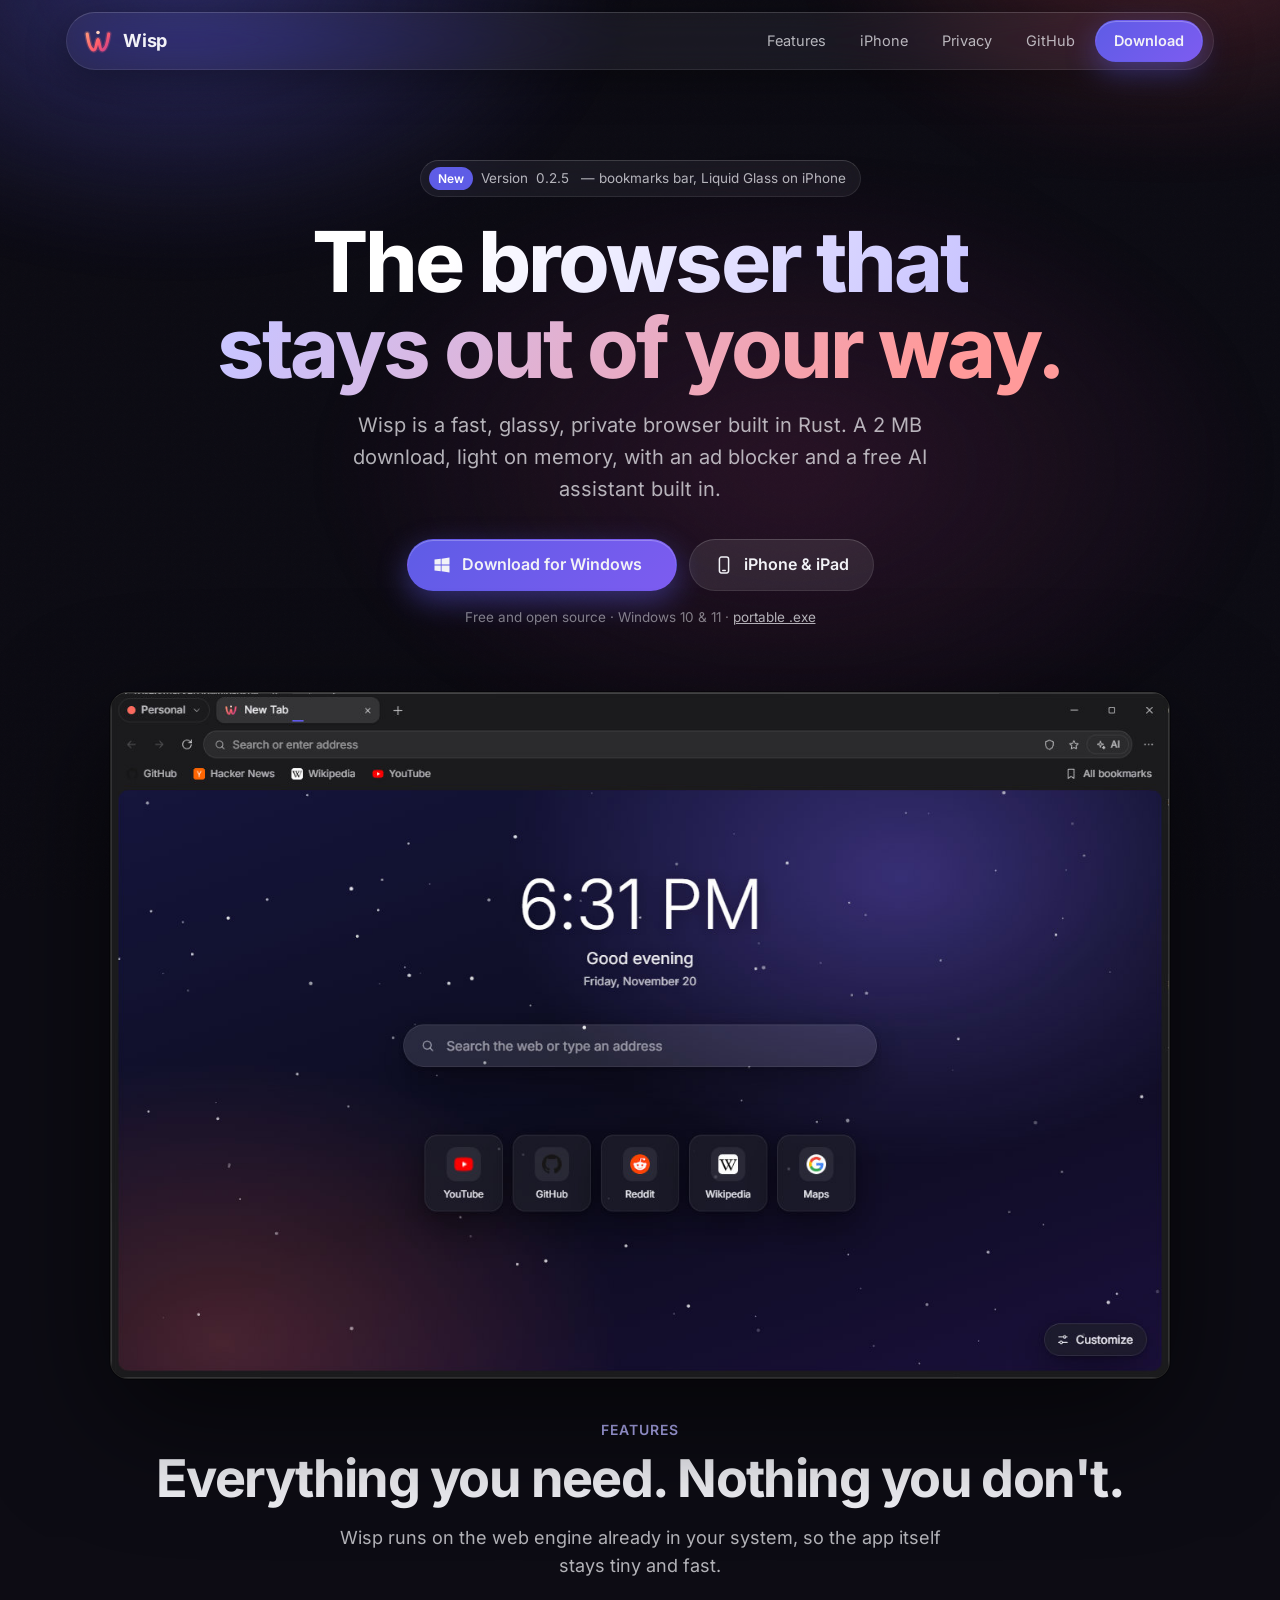
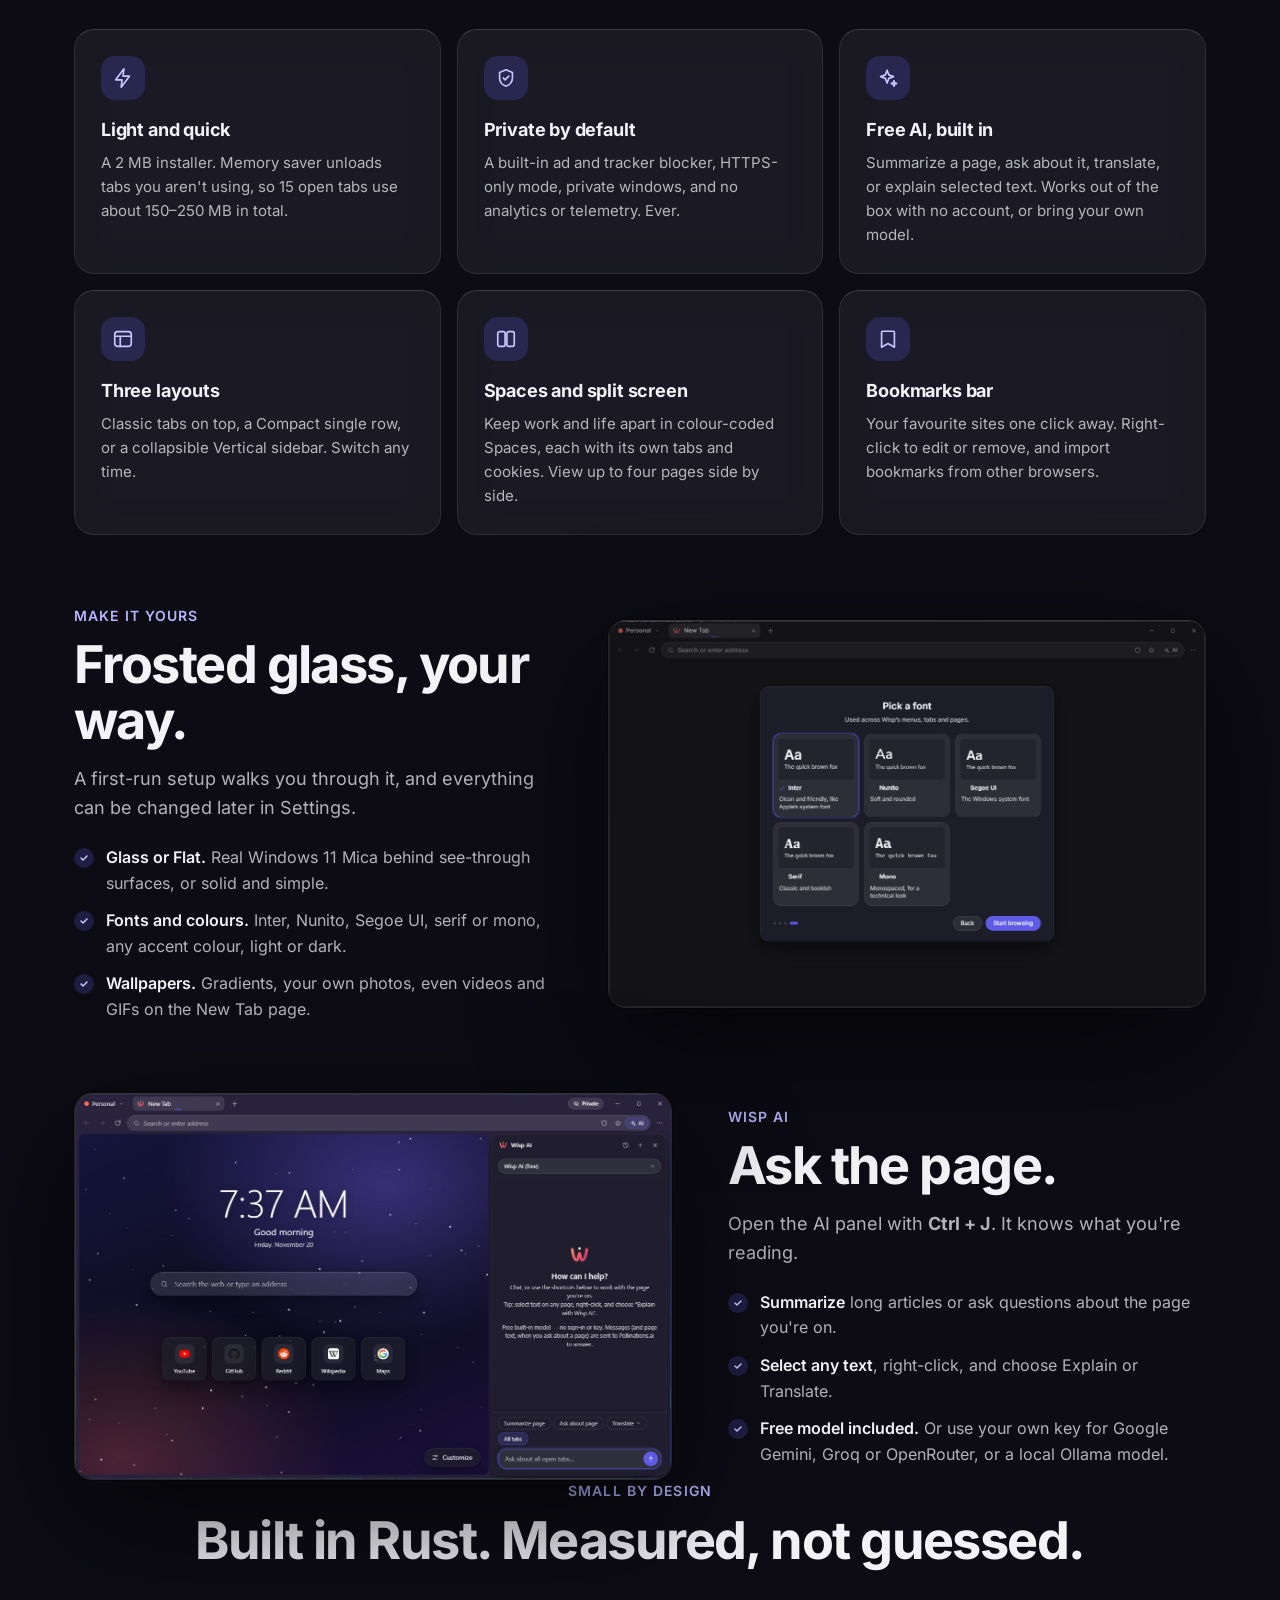
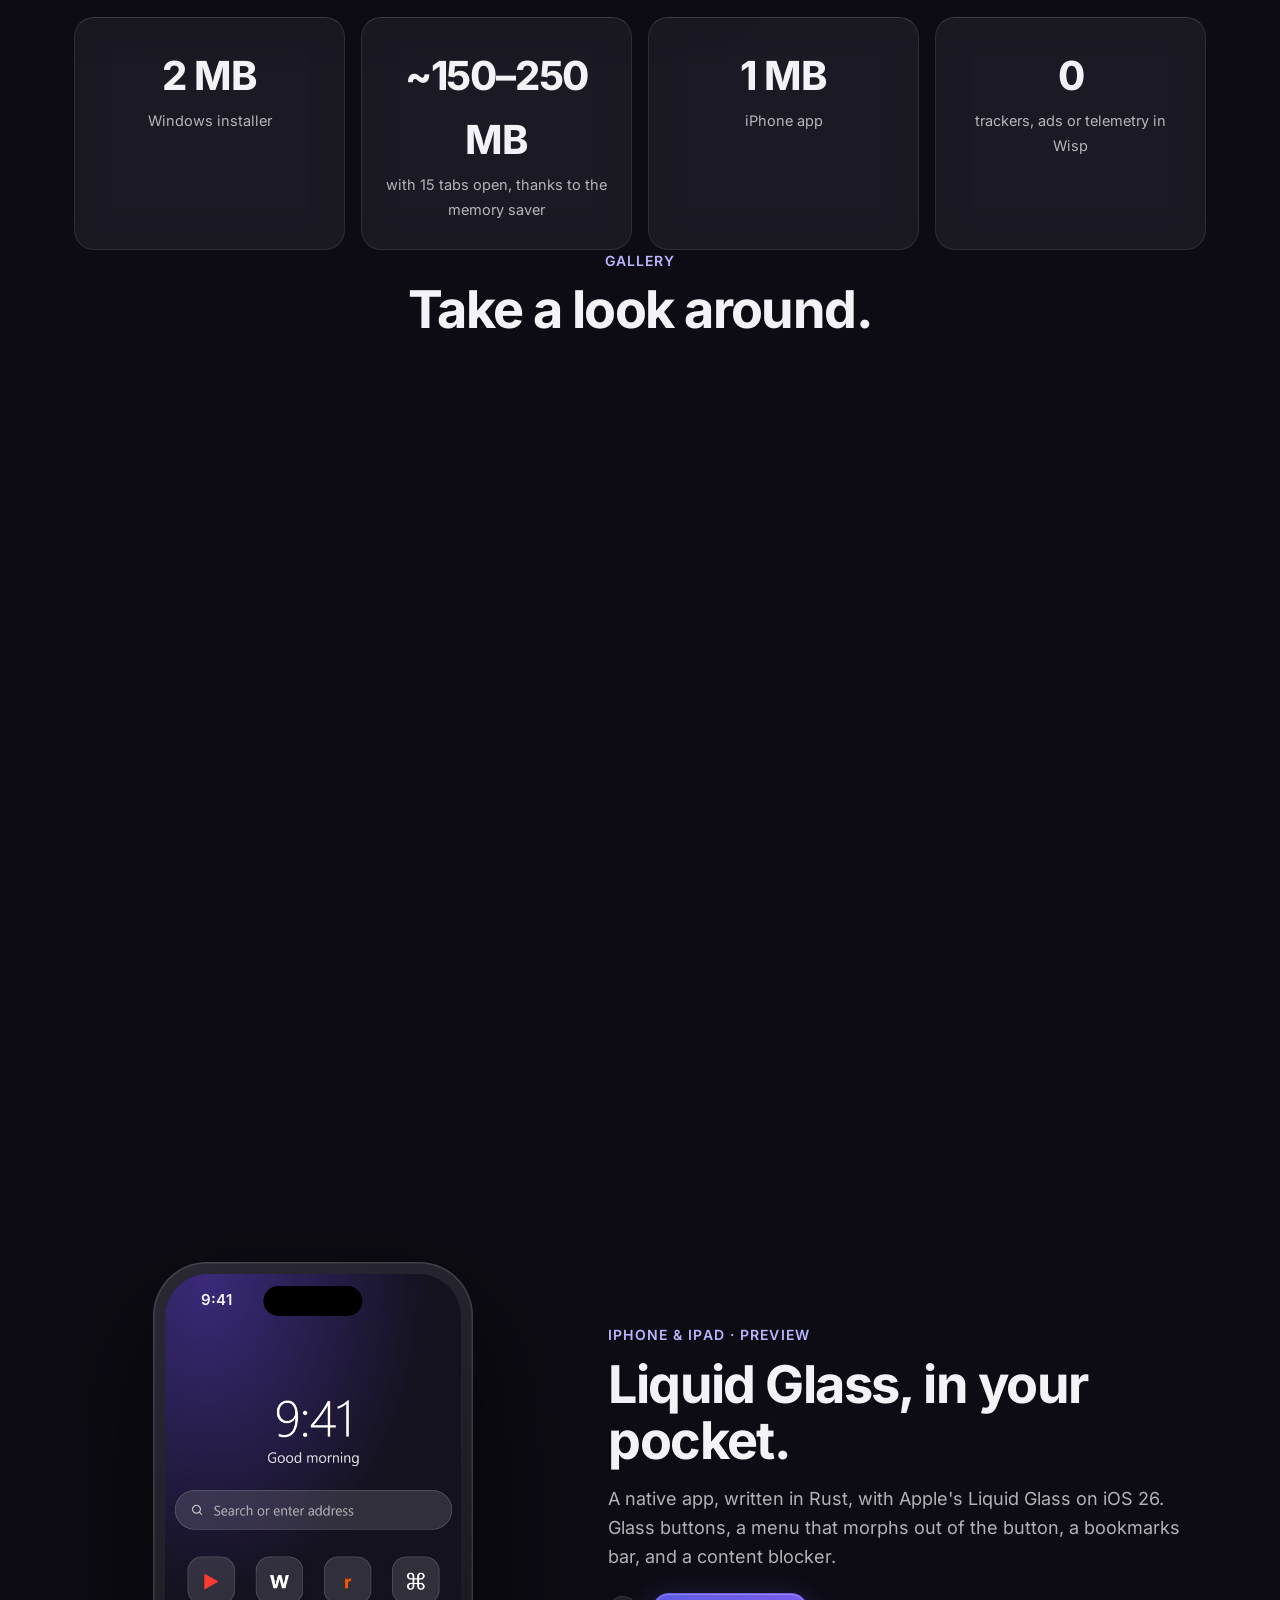
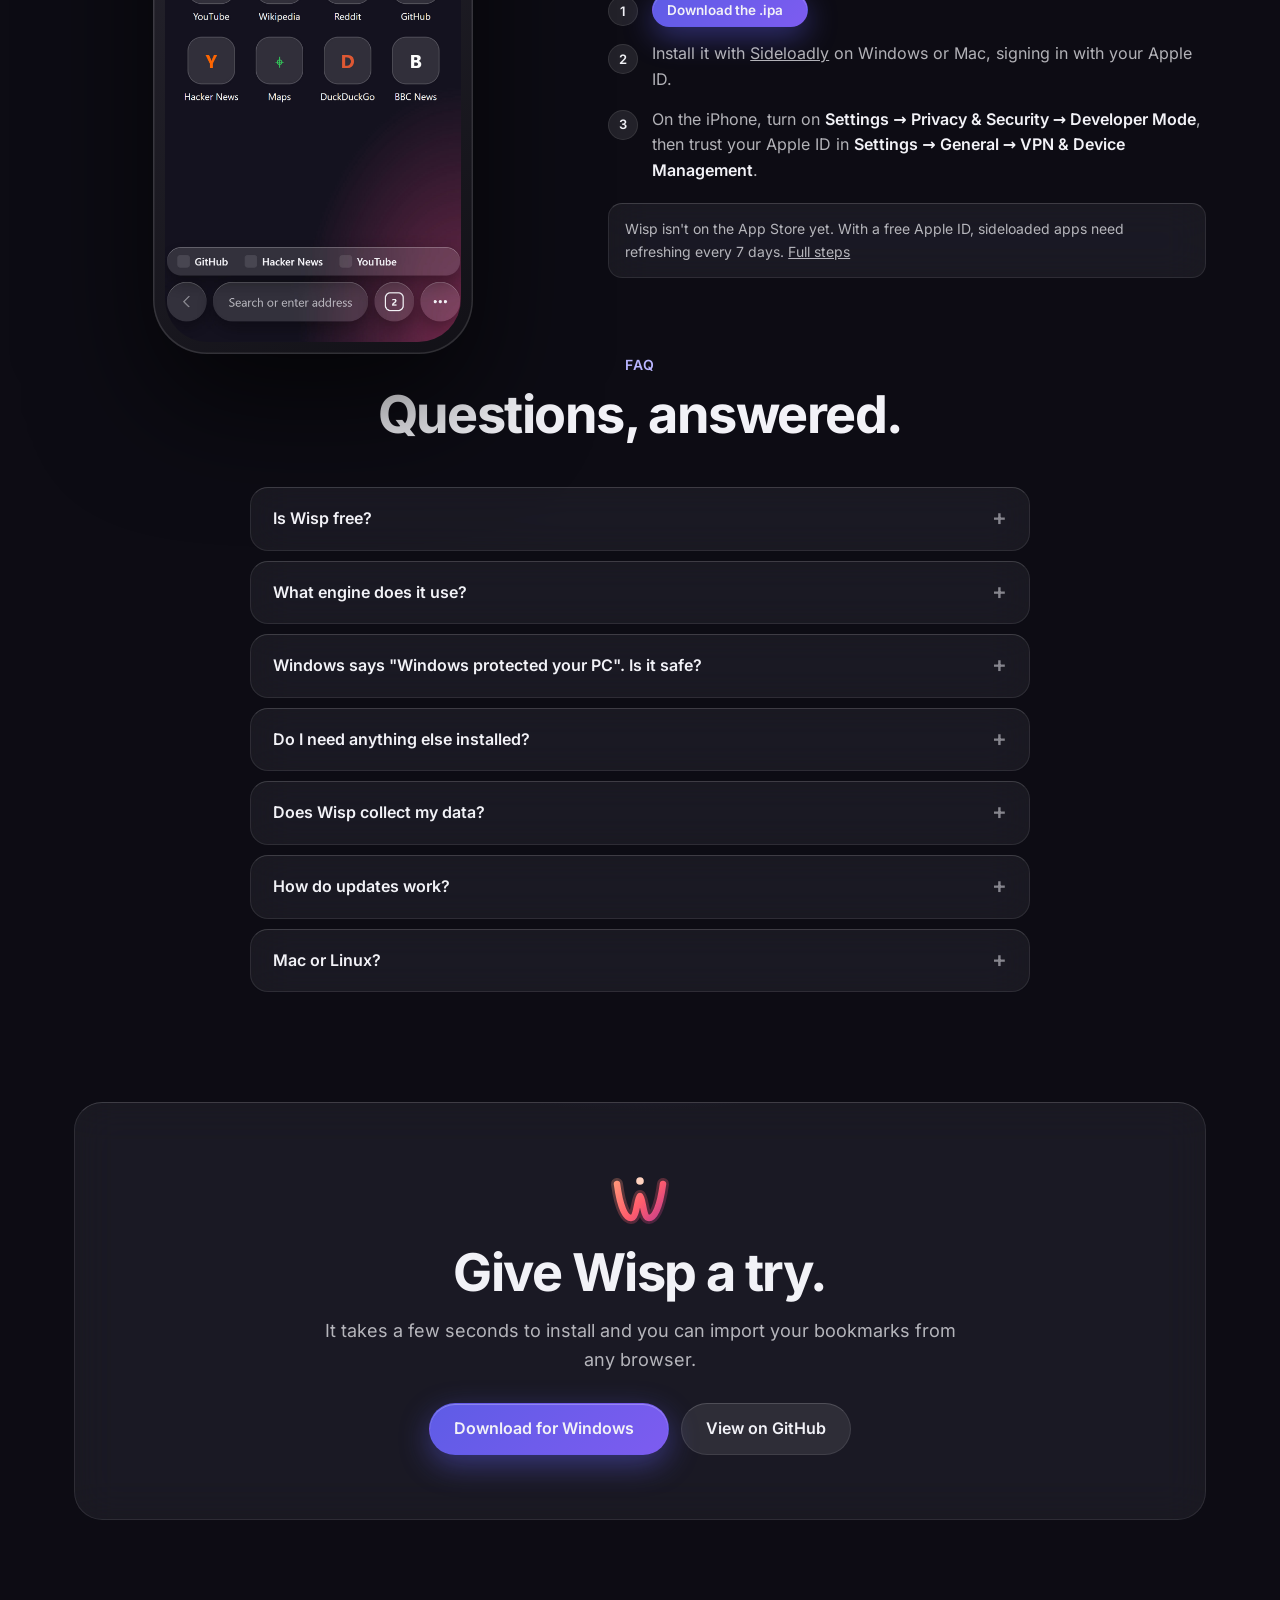
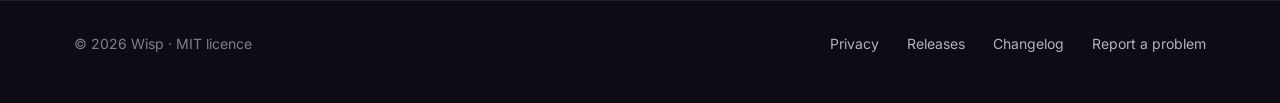
==== site/index.html @ 4005d580 "Add the Wisp website (GitHub Pages) Home page with features, screenshots, iPhone install steps, FAQ " ====
<!doctype html>
<html lang="en">
<head>
<meta charset="utf-8">
<meta name="viewport" content="width=device-width,initial-scale=1,viewport-fit=cover">
<title>Wisp — a light, private browser</title>
<meta name="description" content="Wisp is a fast, glassy, privacy-friendly web browser for Windows and iPhone. Built in Rust, tiny to download, light on memory, with a built-in ad blocker and free AI.">
<meta name="theme-color" content="#0d0c14">
<meta property="og:title" content="Wisp — a light, private browser">
<meta property="og:description" content="Fast, glassy and private. Built in Rust for Windows and iPhone.">
<meta property="og:image" content="img/desktop-newtab.jpg">
<link rel="icon" href="img/logo.svg" type="image/svg+xml">
<link rel="preload" href="fonts/inter.woff2" as="font" type="font/woff2" crossorigin>
<link rel="stylesheet" href="style.css">
</head>
<body>
<div class="aurora" aria-hidden="true"></div><div class="grain" aria-hidden="true"></div>

<nav class="top"><div class="in glass">
  <a class="brand" href="#"><img src="img/logo.svg" alt="">Wisp</a>
  <a class="l opt" href="#features">Features</a>
  <a class="l opt" href="#iphone">iPhone</a>
  <a class="l opt" href="privacy.html">Privacy</a>
  <a class="l" href="https://github.com/jakedev2/Wisp">GitHub</a>
  <a class="btn go sm" href="https://github.com/jakedev2/Wisp/releases/latest" data-dl="setup" data-main><span data-label>Download</span></a>
</div></nav>

<header class="hero wrap">
  <a class="pill glass rv" href="https://github.com/jakedev2/Wisp/releases/latest"><b>New</b> Version <span data-version>0.2.5</span><span class="wide">&nbsp;— bookmarks bar, Liquid Glass on iPhone</span></a>
  <h1 class="rv d1"><span class="grad">The browser that<br>stays out of your way.</span></h1>
  <p class="lead rv d2">Wisp is a fast, glassy, private browser built in Rust. A 2&nbsp;MB download, light on memory, with an ad blocker and a free AI assistant built in.</p>
  <div class="cta rv d3">
    <a class="btn go" href="https://github.com/jakedev2/Wisp/releases/latest" data-dl="setup" data-main>
      <svg viewBox="0 0 24 24" fill="currentColor"><path d="M3 5.5l7.5-1v7H3zm0 13l7.5 1v-7H3zm8.5 1.1L21 21v-8.5h-9.5zm0-15.2V11.5H21V3z"/></svg>
      <span data-label>Download for Windows</span> <small data-size></small></a>
    <a class="btn" href="#iphone"><svg viewBox="0 0 24 24" fill="none" stroke="currentColor" stroke-width="1.8" stroke-linecap="round"><rect x="6.5" y="2.5" width="11" height="19" rx="2.5"/><path d="M10.5 18.5h3"/></svg>iPhone &amp; iPad</a>
  </div>
  <p class="meta rv d3">Free and open source · Windows 10 &amp; 11 · <a href="https://github.com/jakedev2/Wisp/releases/latest" data-dl="portable">portable .exe</a></p>
  <div class="shot"><img src="img/desktop-newtab.jpg" width="1296" height="839" alt="Wisp on Windows: the New Tab page with a clock, search and shortcuts, under a frosted toolbar with a bookmarks bar"></div>
  <div class="glow" aria-hidden="true"></div>
</header>

<main>
<section id="features" class="wrap center">
  <div class="kicker rv">Features</div>
  <h2 class="rv d1">Everything you need. Nothing you don't.</h2>
  <p class="sub rv d2">Wisp runs on the web engine already in your system, so the app itself stays tiny and fast.</p>
  <div class="grid" style="text-align:left">
    <div class="card glass rv"><div class="ic"><svg viewBox="0 0 24 24" fill="none" stroke="currentColor" stroke-width="1.8" stroke-linecap="round" stroke-linejoin="round"><path d="M13 2L4 14h7l-1 8 9-12h-7z"/></svg></div><h3>Light and quick</h3><p>A 2&nbsp;MB installer. Memory saver unloads tabs you aren't using, so 15 open tabs use about 150–250&nbsp;MB in total.</p></div>
    <div class="card glass rv d1"><div class="ic"><svg viewBox="0 0 24 24" fill="none" stroke="currentColor" stroke-width="1.8" stroke-linecap="round" stroke-linejoin="round"><path d="M12 3l7 3v6c0 4.5-3 7.5-7 9-4-1.5-7-4.5-7-9V6z"/><path d="M9 12l2 2 4-4"/></svg></div><h3>Private by default</h3><p>A built-in ad and tracker blocker, HTTPS-only mode, private windows, and no analytics or telemetry. Ever.</p></div>
    <div class="card glass rv d2"><div class="ic"><svg viewBox="0 0 24 24" fill="none" stroke="currentColor" stroke-width="1.8" stroke-linecap="round" stroke-linejoin="round"><path d="M11 3.5l1.9 5.1 5.1 1.9-5.1 1.9L11 17.5l-1.9-5.1L4 10.5l5.1-1.9z"/><path d="M18.5 15l.8 2.2 2.2.8-2.2.8-.8 2.2-.8-2.2-2.2-.8 2.2-.8z"/></svg></div><h3>Free AI, built in</h3><p>Summarize a page, ask about it, translate, or explain selected text. Works out of the box with no account, or bring your own model.</p></div>
    <div class="card glass rv"><div class="ic"><svg viewBox="0 0 24 24" fill="none" stroke="currentColor" stroke-width="1.8" stroke-linecap="round" stroke-linejoin="round"><rect x="3" y="4" width="18" height="16" rx="3"/><path d="M3 9h18M9 9v11"/></svg></div><h3>Three layouts</h3><p>Classic tabs on top, a Compact single row, or a collapsible Vertical sidebar. Switch any time.</p></div>
    <div class="card glass rv d1"><div class="ic"><svg viewBox="0 0 24 24" fill="none" stroke="currentColor" stroke-width="1.8" stroke-linecap="round" stroke-linejoin="round"><rect x="3" y="4" width="8" height="16" rx="2"/><rect x="13" y="4" width="8" height="16" rx="2"/></svg></div><h3>Spaces and split screen</h3><p>Keep work and life apart in colour-coded Spaces, each with its own tabs and cookies. View up to four pages side by side.</p></div>
    <div class="card glass rv d2"><div class="ic"><svg viewBox="0 0 24 24" fill="none" stroke="currentColor" stroke-width="1.8" stroke-linecap="round" stroke-linejoin="round"><path d="M6 3.5h12a1 1 0 0 1 1 1V21l-7-4-7 4V4.5a1 1 0 0 1 1-1z"/></svg></div><h3>Bookmarks bar</h3><p>Your favourite sites one click away. Right-click to edit or remove, and import bookmarks from other browsers.</p></div>
  </div>
</section>

<section class="wrap">
  <div class="split">
    <div class="txt rv">
      <div class="kicker">Make it yours</div>
      <h2>Frosted glass, your way.</h2>
      <p class="sub">A first-run setup walks you through it, and everything can be changed later in Settings.</p>
      <ul>
        <li><span><b>Glass or Flat.</b> Real Windows 11 Mica behind see-through surfaces, or solid and simple.</span></li>
        <li><span><b>Fonts and colours.</b> Inter, Nunito, Segoe UI, serif or mono, any accent colour, light or dark.</span></li>
        <li><span><b>Wallpapers.</b> Gradients, your own photos, even videos and GIFs on the New Tab page.</span></li>
      </ul>
    </div>
    <div class="shot rv d1"><img src="img/desktop-setup.jpg" width="1296" height="839" loading="lazy" alt="Wisp's first-run setup: picking a font from Inter, Nunito, Segoe UI, Serif and Mono"></div>
  </div>
  <div class="split rev">
    <div class="txt rv">
      <div class="kicker">Wisp AI</div>
      <h2>Ask the page.</h2>
      <p class="sub">Open the AI panel with <b>Ctrl&nbsp;+&nbsp;J</b>. It knows what you're reading.</p>
      <ul>
        <li><span><b>Summarize</b> long articles or ask questions about the page you're on.</span></li>
        <li><span><b>Select any text</b>, right-click, and choose Explain or Translate.</span></li>
        <li><span><b>Free model included.</b> Or use your own key for Google Gemini, Groq or OpenRouter, or a local Ollama model.</span></li>
      </ul>
    </div>
    <div class="shot rv d1"><img src="img/desktop-ai.jpg" width="1296" height="839" loading="lazy" alt="The Wisp AI panel open beside the New Tab page"></div>
  </div>
</section>

<section class="wrap center">
  <div class="kicker rv">Small by design</div>
  <h2 class="rv d1">Built in Rust. Measured, not guessed.</h2>
  <div class="stats">
    <div class="stat glass rv"><b>2 MB</b><span>Windows installer</span></div>
    <div class="stat glass rv d1"><b>~150–250 MB</b><span>with 15 tabs open, thanks to the memory saver</span></div>
    <div class="stat glass rv d2"><b>1 MB</b><span>iPhone app</span></div>
    <div class="stat glass rv d3"><b>0</b><span>trackers, ads or telemetry in Wisp</span></div>
  </div>
</section>

<section class="wrap">
  <div class="center"><div class="kicker rv">Gallery</div><h2 class="rv d1">Take a look around.</h2></div>
  <div class="gallery">
    <figure class="rv"><div class="shot"><img src="img/desktop-newtab.jpg" width="1296" height="839" loading="lazy" alt="New Tab page with bookmarks bar"></div><figcaption>New Tab and the bookmarks bar</figcaption></figure>
    <figure class="rv d1"><div class="shot"><img src="img/desktop-customize.jpg" width="1296" height="839" loading="lazy" alt="Customize panel with wallpaper choices"></div><figcaption>Wallpapers and widgets</figcaption></figure>
    <figure class="rv"><div class="shot"><img src="img/desktop-settings.jpg" width="1296" height="839" loading="lazy" alt="Settings window"></div><figcaption>Settings</figcaption></figure>
    <figure class="rv d1"><div class="shot"><img src="img/desktop-ai.jpg" width="1296" height="839" loading="lazy" alt="Wisp AI panel"></div><figcaption>Wisp AI</figcaption></figure>
  </div>
</section>

<section id="iphone" class="wrap">
  <div class="split">
    <div class="rv"><div class="phone"><span class="t">9:41</span><img src="img/iphone-newtab.jpg" width="1170" height="2532" loading="lazy" alt="Wisp on iPhone: New Tab page with a floating glass bar and bookmarks bar"></div></div>
    <div class="txt rv d1">
      <div class="kicker">iPhone &amp; iPad · preview</div>
      <h2>Liquid Glass, in your pocket.</h2>
      <p class="sub">A native app, written in Rust, with Apple's Liquid Glass on iOS 26. Glass buttons, a menu that morphs out of the button, a bookmarks bar, and a content blocker.</p>
      <ol class="steps">
        <li><span><a class="btn sm go" href="https://github.com/jakedev2/Wisp/releases/latest" data-dl="ios" style="height:34px;padding:0 14px;font-size:13.5px">Download the .ipa <small data-size></small></a></span></li>
        <li><span>Install it with <a href="https://sideloadly.io">Sideloadly</a> on Windows or Mac, signing in with your Apple ID.</span></li>
        <li><span>On the iPhone, turn on <b>Settings → Privacy &amp; Security → Developer Mode</b>, then trust your Apple ID in <b>Settings → General → VPN &amp; Device Management</b>.</span></li>
      </ol>
      <p class="note glass">Wisp isn't on the App Store yet. With a free Apple ID, sideloaded apps need refreshing every 7 days. <a href="https://github.com/jakedev2/Wisp/blob/main/ios/README.md#installing-on-your-iphone-from-windows">Full steps</a></p>
    </div>
  </div>
</section>

<section class="wrap">
  <div class="center"><div class="kicker rv">FAQ</div><h2 class="rv d1">Questions, answered.</h2></div>
  <div class="faq">
    <details class="glass rv"><summary>Is Wisp free?</summary><p>Yes. Wisp is free and open source under the MIT licence. There are no ads, accounts or paid tiers.</p></details>
    <details class="glass rv"><summary>What engine does it use?</summary><p>On Windows, Microsoft's WebView2, the same Chromium engine as Edge, so sites work like they do in Chrome. On iPhone, Apple's WebKit, which iOS requires of every browser. Using the system's engine is why Wisp is so small.</p></details>
    <details class="glass rv"><summary>Windows says "Windows protected your PC". Is it safe?</summary><p>That warning appears for new apps that aren't code-signed yet. Click <b>More info → Run anyway</b>. Every release is built in public by GitHub Actions from the source code, with SHA-256 checksums published next to the downloads.</p></details>
    <details class="glass rv"><summary>Do I need anything else installed?</summary><p>Windows 11 already has everything. Windows 10 may need Microsoft's free <a href="https://developer.microsoft.com/microsoft-edge/webview2/">WebView2 Runtime</a>, which most PCs already have.</p></details>
    <details class="glass rv"><summary>Does Wisp collect my data?</summary><p>No. Your history, bookmarks and settings stay on your device. See the <a href="privacy.html">privacy policy</a> for exactly which services Wisp talks to, and when.</p></details>
    <details class="glass rv"><summary>How do updates work?</summary><p>Wisp checks GitHub for new versions and installs them when you restart. You can turn this off, or join the Beta channel, in Settings → Updates.</p></details>
    <details class="glass rv"><summary>Mac or Linux?</summary><p>Not yet. Windows and iPhone/iPad come first.</p></details>
  </div>
</section>

<div class="wrap">
  <div class="final glass rv">
    <img src="img/logo.svg" alt="" style="width:64px;height:64px;margin:0 auto 14px">
    <h2>Give Wisp a try.</h2>
    <p class="sub" style="margin:0 auto 28px">It takes a few seconds to install and you can import your bookmarks from any browser.</p>
    <div class="cta">
      <a class="btn go" href="https://github.com/jakedev2/Wisp/releases/latest" data-dl="setup" data-main><span data-label>Download for Windows</span> <small data-size></small></a>
      <a class="btn" href="https://github.com/jakedev2/Wisp">View on GitHub</a>
    </div>
  </div>
</div>
</main>

<footer><div class="wrap">
  <span class="sp">© <span id="year">2026</span> Wisp · MIT licence</span>
  <a href="privacy.html">Privacy</a>
  <a href="https://github.com/jakedev2/Wisp/releases">Releases</a>
  <a href="https://github.com/jakedev2/Wisp/blob/main/CHANGELOG.md">Changelog</a>
  <a href="https://github.com/jakedev2/Wisp/issues">Report a problem</a>
</div></footer>
<script src="app.js" defer></script>
</body>
</html>
---- site/style.css ----
/* Wisp website. Same look as the app: dark frosted glass, one violet accent, Inter. */
@font-face{font-family:"Inter";src:url(fonts/inter.woff2) format("woff2");font-weight:100 900;font-display:swap}
:root{
  --bg:#0d0c14;--fg:#f2f2f7;--fg2:rgba(242,242,247,.72);--fg3:rgba(242,242,247,.5);
  --glass:rgba(255,255,255,.055);--glass-2:rgba(255,255,255,.09);--line:rgba(255,255,255,.09);--hi:rgba(255,255,255,.16);
  --accent:#5e5ce6;--accent-2:#ff5d6c;--accent-soft:rgba(94,92,230,.22);
  --r:20px;--r-lg:28px;--ease:cubic-bezier(.16,.84,.44,1);
  --max:1180px;color-scheme:dark;
}
*{box-sizing:border-box}
html{scroll-behavior:smooth;-webkit-text-size-adjust:100%}
body{margin:0;background:var(--bg);color:var(--fg);font:16px/1.6 "Inter",system-ui,"Segoe UI",sans-serif;font-feature-settings:"cv11";-webkit-font-smoothing:antialiased;overflow-x:hidden}
a{color:inherit}
img{max-width:100%;display:block}
::selection{background:var(--accent-soft)}
:focus-visible{outline:2px solid var(--accent);outline-offset:3px;border-radius:8px}

/* aurora behind everything */
.aurora{position:fixed;inset:-20vh -10vw auto;height:120vh;z-index:-1;pointer-events:none;filter:blur(40px);opacity:.9;
  background:radial-gradient(40% 35% at 20% 15%,rgba(94,92,230,.45),transparent 70%),radial-gradient(35% 30% at 85% 10%,rgba(255,93,108,.28),transparent 70%),radial-gradient(45% 40% at 60% 60%,rgba(194,59,143,.18),transparent 70%)}
.grain{position:fixed;inset:0;z-index:-1;pointer-events:none;opacity:.035;background-image:url("data:image/svg+xml,%3Csvg xmlns='http://www.w3.org/2000/svg' width='120' height='120'%3E%3Cfilter id='n'%3E%3CfeTurbulence baseFrequency='.9'/%3E%3C/filter%3E%3Crect width='120' height='120' filter='url(%23n)'/%3E%3C/svg%3E")}

.wrap{max-width:var(--max);margin:0 auto;padding:0 24px}
.glass{background:var(--glass);border:1px solid var(--line);border-top-color:var(--hi);-webkit-backdrop-filter:blur(20px) saturate(150%);backdrop-filter:blur(20px) saturate(150%)}

/* nav */
nav.top{position:sticky;top:12px;z-index:20;margin:12px auto 0;max-width:var(--max);padding:0 16px}
nav.top .in{display:flex;align-items:center;gap:6px;height:58px;padding:0 10px 0 16px;border-radius:999px;box-shadow:0 10px 40px rgba(0,0,0,.35)}
.brand{display:flex;align-items:center;gap:10px;text-decoration:none;font-weight:700;font-size:18px;letter-spacing:-.01em;margin-right:auto}
.brand img{width:30px;height:30px}
nav.top a.l{text-decoration:none;color:var(--fg2);font-size:14.5px;padding:8px 14px;border-radius:999px;transition:color .2s,background-color .2s}
nav.top a.l:hover{color:var(--fg);background:var(--glass-2)}
@media (max-width:760px){nav.top a.l.opt{display:none}}

/* buttons */
.btn{display:inline-flex;align-items:center;gap:10px;height:52px;padding:0 24px;border-radius:999px;font-weight:600;font-size:16px;text-decoration:none;border:1px solid var(--line);border-top-color:var(--hi);background:var(--glass-2);color:var(--fg);
  transition:transform .18s var(--ease),background-color .2s,box-shadow .25s var(--ease)}
.btn:hover{background:rgba(255,255,255,.13)}.btn:active{transform:scale(.97)}
.btn.go{background:linear-gradient(135deg,var(--accent),#7d5cf0);border-color:transparent;box-shadow:0 10px 30px rgba(94,92,230,.45),inset 0 1px 0 rgba(255,255,255,.25)}
.btn.go:hover{box-shadow:0 14px 40px rgba(94,92,230,.6),inset 0 1px 0 rgba(255,255,255,.3);transform:translateY(-1px)}
.btn svg{width:20px;height:20px;flex:none}
.btn small{font-weight:500;opacity:.75;font-size:13px}
.btn.sm{height:42px;padding:0 18px;font-size:14.5px}

/* hero */
.hero{text-align:center;padding:90px 0 40px}
.pill{display:inline-flex;align-items:center;gap:8px;padding:6px 14px 6px 8px;border-radius:999px;font-size:13.5px;color:var(--fg2);text-decoration:none}
.pill{max-width:100%}
@media (max-width:560px){.pill .wide{display:none}}
.pill b{background:var(--accent);color:#fff;border-radius:999px;padding:2px 9px;font-size:12px;font-weight:600}
h1{font-size:clamp(42px,7vw,84px);line-height:1.02;letter-spacing:-.035em;margin:22px auto 18px;max-width:900px;font-weight:750}
.grad{background:linear-gradient(120deg,#fff 10%,#c9c4ff 45%,#ff9a9a 90%);-webkit-background-clip:text;background-clip:text;color:transparent}
.lead{font-size:clamp(17px,2vw,20px);color:var(--fg2);max-width:640px;margin:0 auto 34px}
.cta{display:flex;flex-wrap:wrap;gap:12px;justify-content:center}
.meta{margin-top:16px;color:var(--fg3);font-size:13.5px}
.meta a{color:var(--fg2)}

/* window frame for screenshots */
.shot{position:relative;border-radius:18px;overflow:hidden;border:1px solid var(--line);border-top-color:var(--hi);box-shadow:0 40px 120px rgba(0,0,0,.6),0 0 0 1px rgba(0,0,0,.4);background:#111}
.shot img{width:100%;height:auto}
.hero .shot{margin:64px auto 0;max-width:1060px;transform:perspective(1600px) rotateX(6deg) scale(.98);transform-origin:top center;transition:transform 1s var(--ease)}
.hero .shot.in{transform:none}
.glow{position:absolute;inset:auto 10% -40px;height:120px;background:radial-gradient(50% 50% at 50% 50%,rgba(94,92,230,.45),transparent);filter:blur(30px);z-index:-1}

/* sections */
section{padding:110px 0 0;scroll-margin-top:-20px}
html{scroll-padding-top:90px}
.kicker{color:#b9b5ff;font-weight:600;font-size:14px;letter-spacing:.08em;text-transform:uppercase}
h2{font-size:clamp(32px,4.5vw,52px);line-height:1.08;letter-spacing:-.03em;margin:10px 0 16px;font-weight:720}
.sub{color:var(--fg2);font-size:18px;max-width:640px;margin:0}
.center{text-align:center}.center .sub{margin:0 auto}

.grid{display:grid;grid-template-columns:repeat(3,1fr);gap:16px;margin-top:48px}
@media (max-width:900px){.grid{grid-template-columns:repeat(2,1fr)}}
@media (max-width:600px){.grid{grid-template-columns:1fr}}
.card{border-radius:var(--r);padding:26px;transition:transform .3s var(--ease),background-color .3s,border-color .3s}
.card:hover{transform:translateY(-3px);background:var(--glass-2);border-color:rgba(255,255,255,.14)}
.card .ic{width:44px;height:44px;border-radius:14px;display:grid;place-items:center;background:var(--accent-soft);color:#c9c6ff;margin-bottom:16px}
.card .ic svg{width:22px;height:22px}
.card h3{margin:0 0 6px;font-size:18px;letter-spacing:-.01em}
.card p{margin:0;color:var(--fg2);font-size:15px}

/* split rows */
.split{display:grid;grid-template-columns:1fr 1.25fr;gap:56px;align-items:center;margin-top:70px}
.split.rev{grid-template-columns:1.25fr 1fr}.split.rev .txt{order:2}
@media (max-width:900px){.split,.split.rev{grid-template-columns:1fr;gap:28px}.split.rev .txt{order:0}}
.txt ul{list-style:none;padding:0;margin:22px 0 0;display:grid;gap:12px}
.txt li{display:flex;gap:12px;color:var(--fg2)}
.txt li::before{content:"";flex:none;width:20px;height:20px;margin-top:3px;border-radius:50%;background:var(--accent-soft) url("data:image/svg+xml,%3Csvg xmlns='http://www.w3.org/2000/svg' viewBox='0 0 24 24' fill='none' stroke='%23c9c6ff' stroke-width='3' stroke-linecap='round' stroke-linejoin='round'%3E%3Cpath d='M6 12l4 4 8-8'/%3E%3C/svg%3E") center/12px no-repeat}
.txt li b{color:var(--fg);font-weight:600}

/* gallery */
.gallery{display:grid;grid-template-columns:repeat(2,1fr);gap:18px;margin-top:48px}
@media (max-width:760px){.gallery{grid-template-columns:1fr}}
.gallery figure{margin:0;cursor:zoom-in}
.gallery figcaption{color:var(--fg3);font-size:14px;margin-top:10px;text-align:center}
.gallery .shot{transition:transform .35s var(--ease),box-shadow .35s var(--ease)}
.gallery figure:hover .shot{transform:translateY(-4px);box-shadow:0 50px 120px rgba(0,0,0,.7)}

/* stats */
.stats{display:grid;grid-template-columns:repeat(4,1fr);gap:16px;margin-top:48px}
@media (max-width:800px){.stats{grid-template-columns:repeat(2,1fr)}}
.stat{border-radius:var(--r);padding:26px 22px}
.stat b{display:block;font-size:clamp(28px,3.4vw,40px);letter-spacing:-.03em;font-weight:750}
.stat span{color:var(--fg2);font-size:14.5px}

/* iPhone */
.phone{position:relative;width:min(320px,80vw);margin:0 auto;aspect-ratio:1170/2532;border-radius:54px;padding:12px;background:linear-gradient(145deg,#2a2833,#121117);box-shadow:0 50px 120px rgba(0,0,0,.65),inset 0 0 0 1.5px rgba(255,255,255,.12)}
.phone img{width:100%;height:100%;object-fit:cover;border-radius:43px}
.phone::before{content:"";position:absolute;top:24px;left:50%;width:31%;height:30px;transform:translateX(-50%);background:#000;border-radius:999px;z-index:2}
.phone .t{position:absolute;top:26px;left:15%;z-index:2;font-weight:600;font-size:15px}
.steps{counter-reset:s;list-style:none;padding:0;margin:22px 0 0;display:grid;gap:14px}
.steps li{counter-increment:s;display:flex;gap:14px;color:var(--fg2)}
.steps li::before{content:counter(s);flex:none;width:28px;height:28px;border-radius:50%;display:grid;place-items:center;background:var(--glass-2);border:1px solid var(--line);color:var(--fg);font-weight:600;font-size:13px}
.note{margin-top:20px;padding:14px 16px;border-radius:14px;color:var(--fg2);font-size:14px}

/* FAQ */
.faq{max-width:780px;margin:44px auto 0;display:grid;gap:10px}
details{border-radius:18px;padding:0 22px;transition:background-color .2s}
details[open]{background:var(--glass-2)}
summary{cursor:pointer;list-style:none;padding:18px 0;font-weight:600;display:flex;justify-content:space-between;gap:16px}
summary::-webkit-details-marker{display:none}
summary::after{content:"+";color:var(--fg3);font-size:22px;line-height:1;transition:transform .25s var(--ease)}
details[open] summary::after{transform:rotate(45deg)}
details p{margin:0 0 18px;color:var(--fg2)}

/* final CTA + footer */
.final{margin:110px auto 0;border-radius:var(--r-lg);padding:64px 24px;text-align:center;position:relative;overflow:hidden}
.final::before{content:"";position:absolute;inset:-40% -10% auto;height:120%;background:radial-gradient(40% 50% at 50% 0,rgba(94,92,230,.35),transparent 70%);z-index:-1}
footer{margin-top:80px;padding:32px 0 48px;border-top:1px solid var(--line);color:var(--fg3);font-size:14px}
footer .wrap{display:flex;flex-wrap:wrap;gap:16px 28px;align-items:center}
footer a{color:var(--fg2);text-decoration:none}footer a:hover{color:var(--fg)}
footer .sp{margin-right:auto}

/* lightbox */
.lb{position:fixed;inset:0;z-index:50;display:grid;place-items:center;padding:4vw;background:rgba(5,5,10,.82);-webkit-backdrop-filter:blur(10px);backdrop-filter:blur(10px);opacity:0;pointer-events:none;transition:opacity .25s var(--ease);cursor:zoom-out}
.lb.on{opacity:1;pointer-events:auto}
.lb img{max-height:90vh;width:auto;border-radius:14px;box-shadow:0 40px 120px rgba(0,0,0,.7);transform:scale(.96);transition:transform .3s var(--ease)}
.lb.on img{transform:none}

/* privacy page */
.doc{max-width:760px;margin:0 auto;padding:70px 24px 0}
.doc h1{font-size:clamp(38px,5vw,56px);text-align:left;margin:10px 0}
.doc h2{font-size:24px;margin:40px 0 10px;letter-spacing:-.01em}
.doc p,.doc li{color:var(--fg2)}
.doc table{width:100%;border-collapse:collapse;margin:14px 0;font-size:15px}
.doc td,.doc th{text-align:left;padding:12px 10px;border-bottom:1px solid var(--line);vertical-align:top}
.doc th{color:var(--fg);font-weight:600}
.doc td:first-child{color:var(--fg);white-space:nowrap}

/* reveal on scroll */
.rv{opacity:0;transform:translateY(24px);transition:opacity .8s var(--ease),transform .8s var(--ease)}
.rv.in{opacity:1;transform:none}
.rv.d1{transition-delay:.08s}.rv.d2{transition-delay:.16s}.rv.d3{transition-delay:.24s}
@media (prefers-reduced-motion:reduce){
  html{scroll-behavior:auto}
  *,*::before,*::after{transition-duration:1ms!important;animation-duration:1ms!important}
  .rv{opacity:1;transform:none}.hero .shot{transform:none}
}
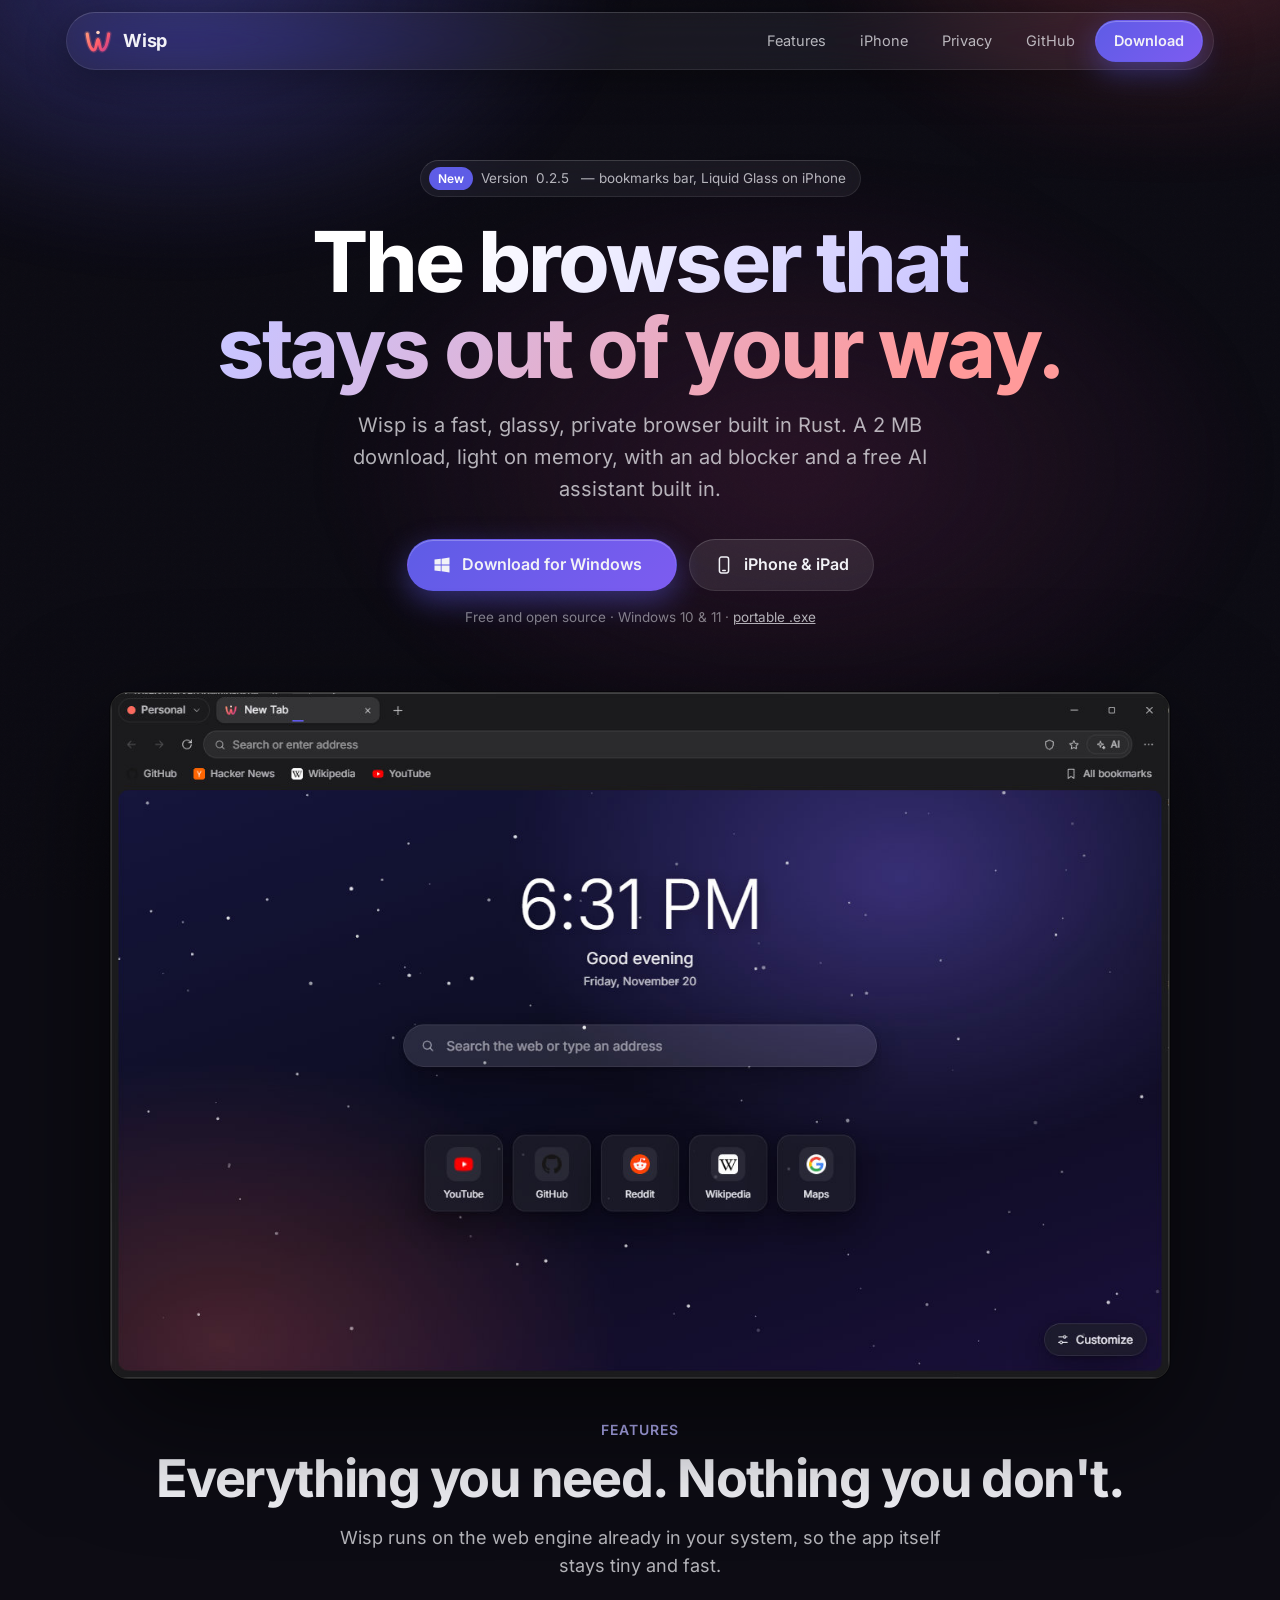
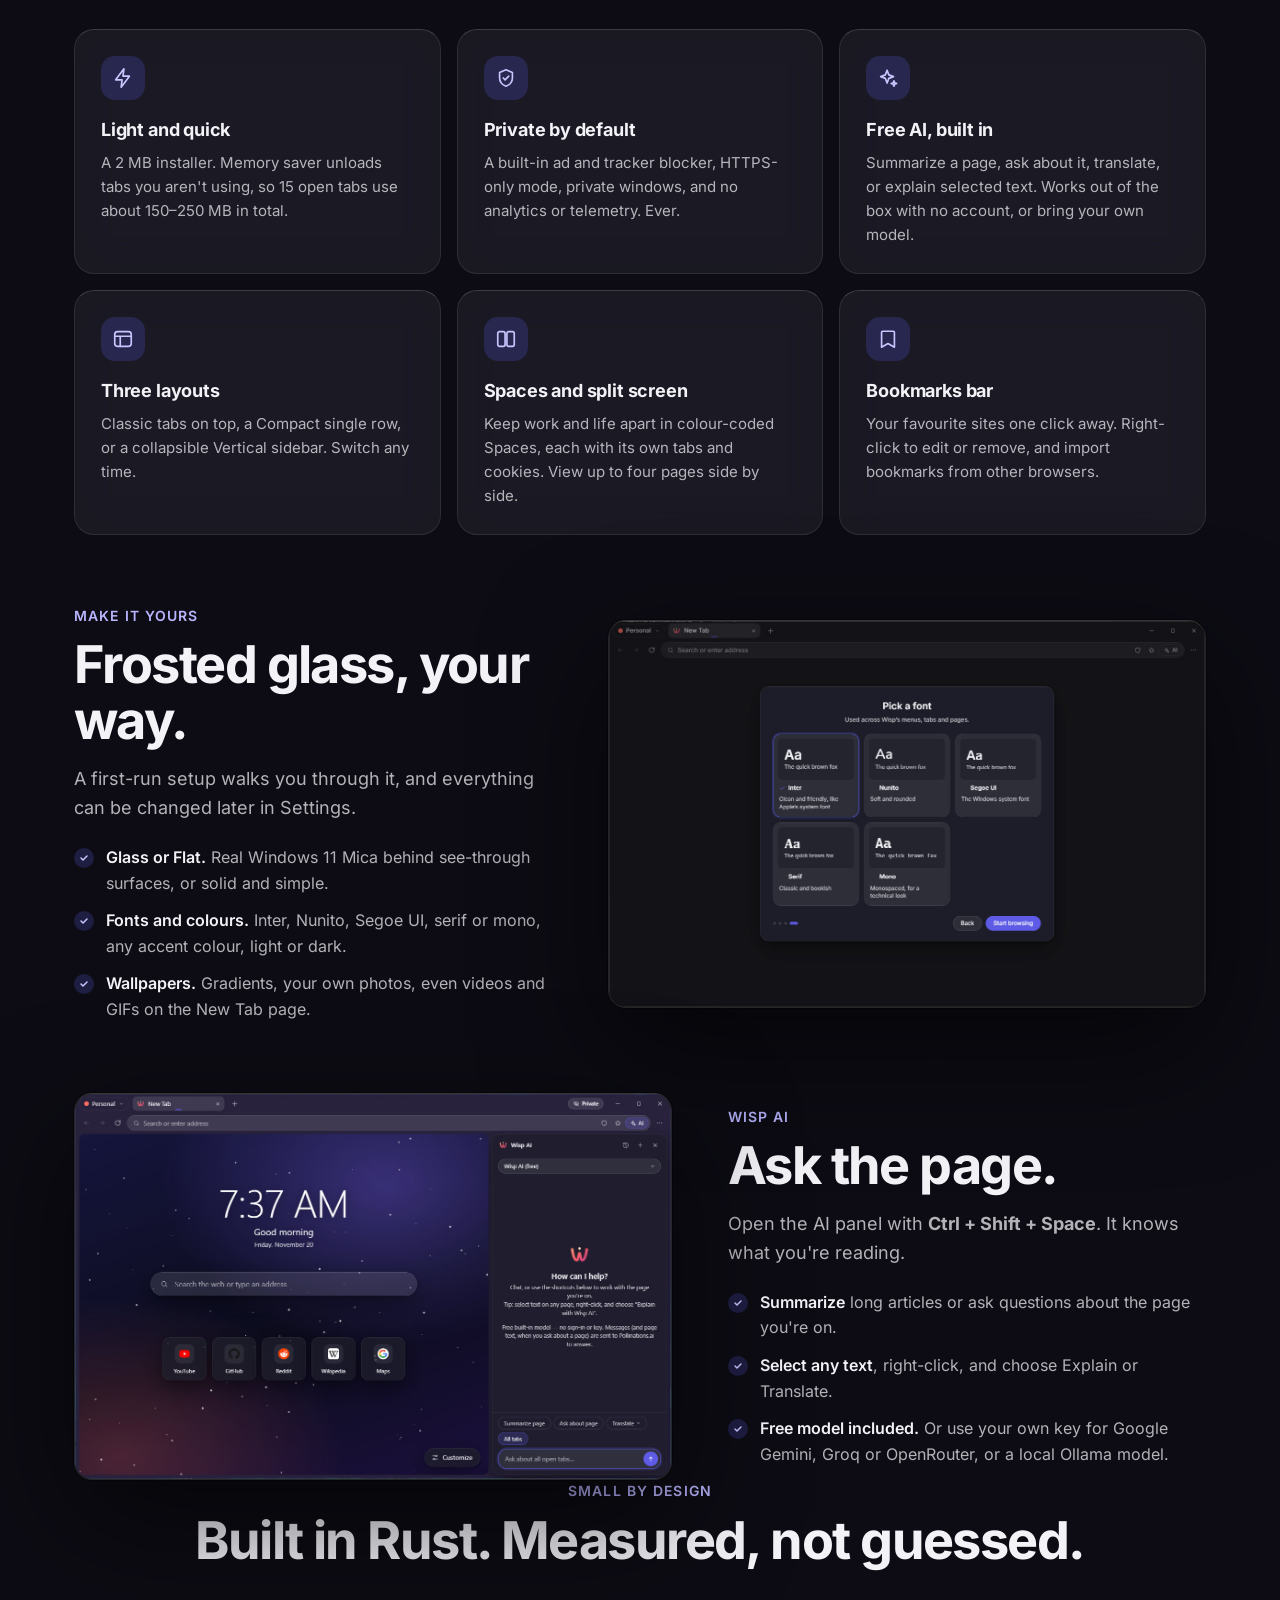
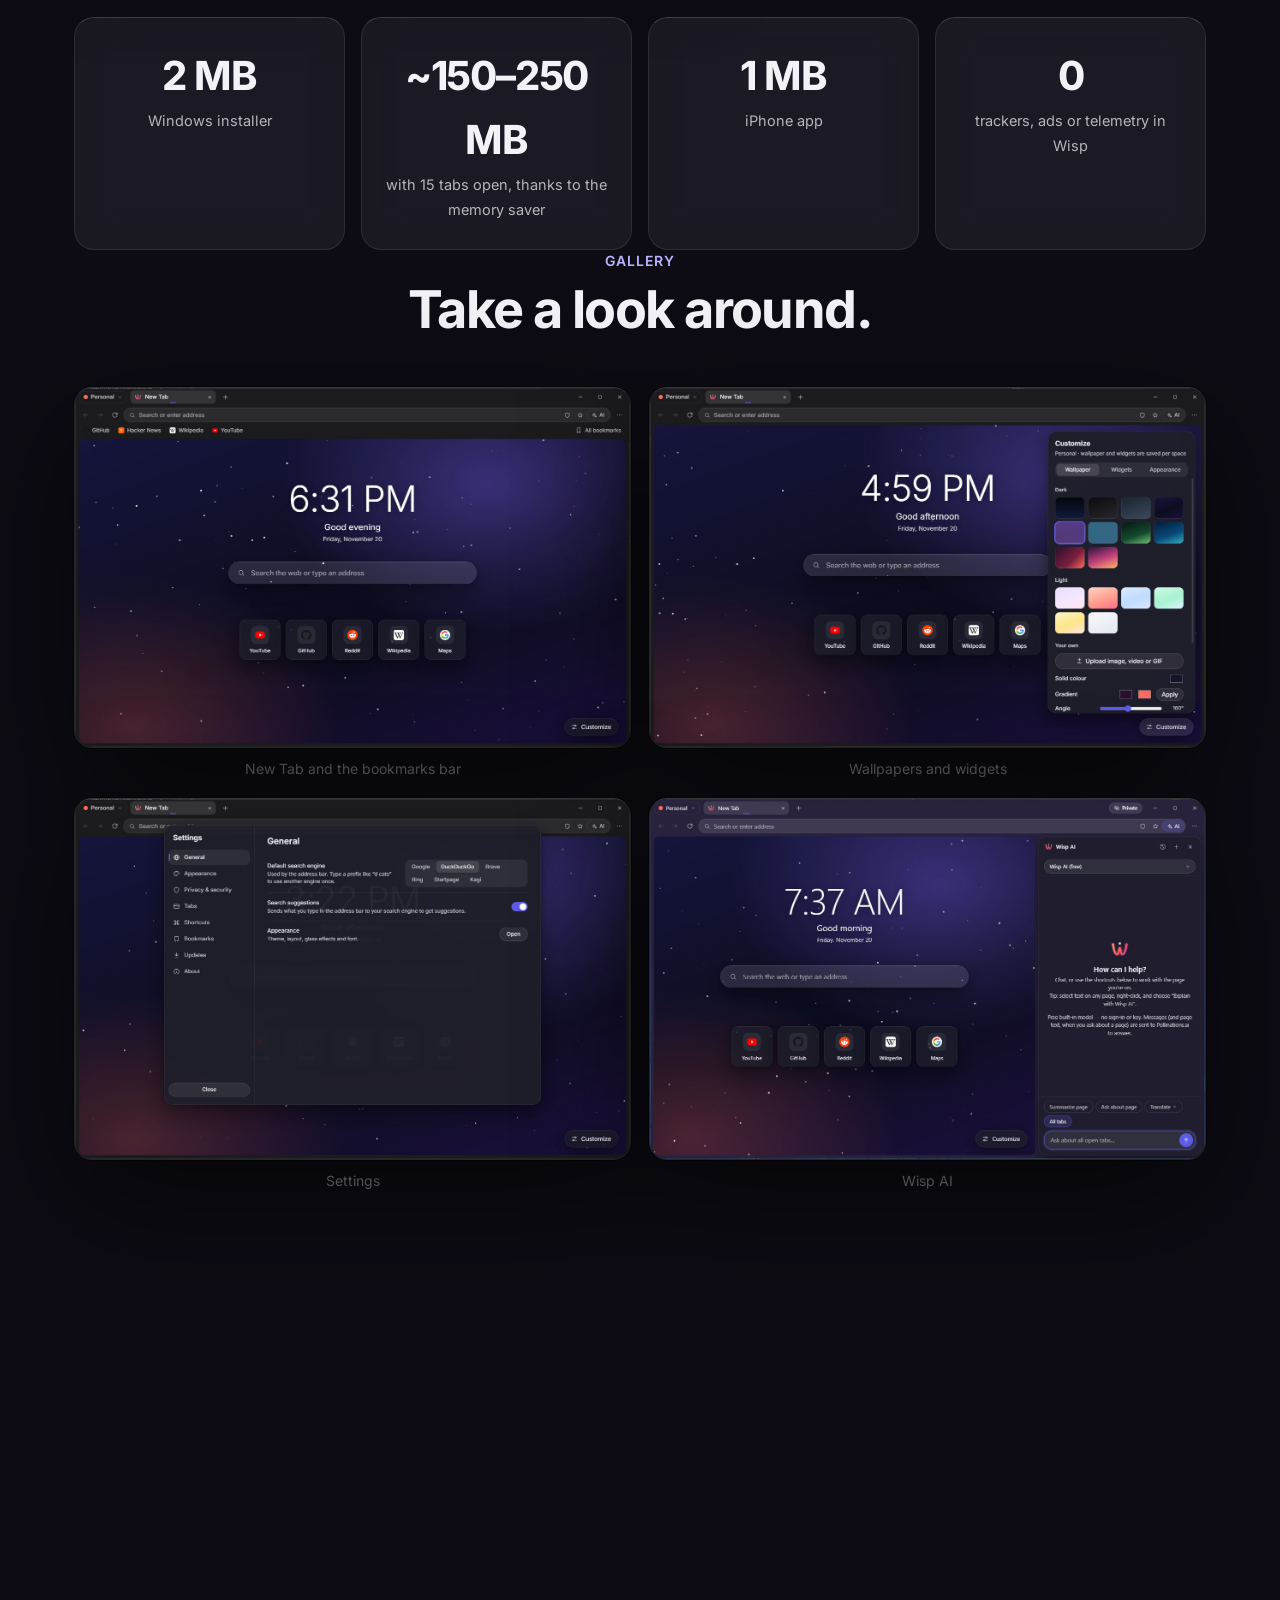
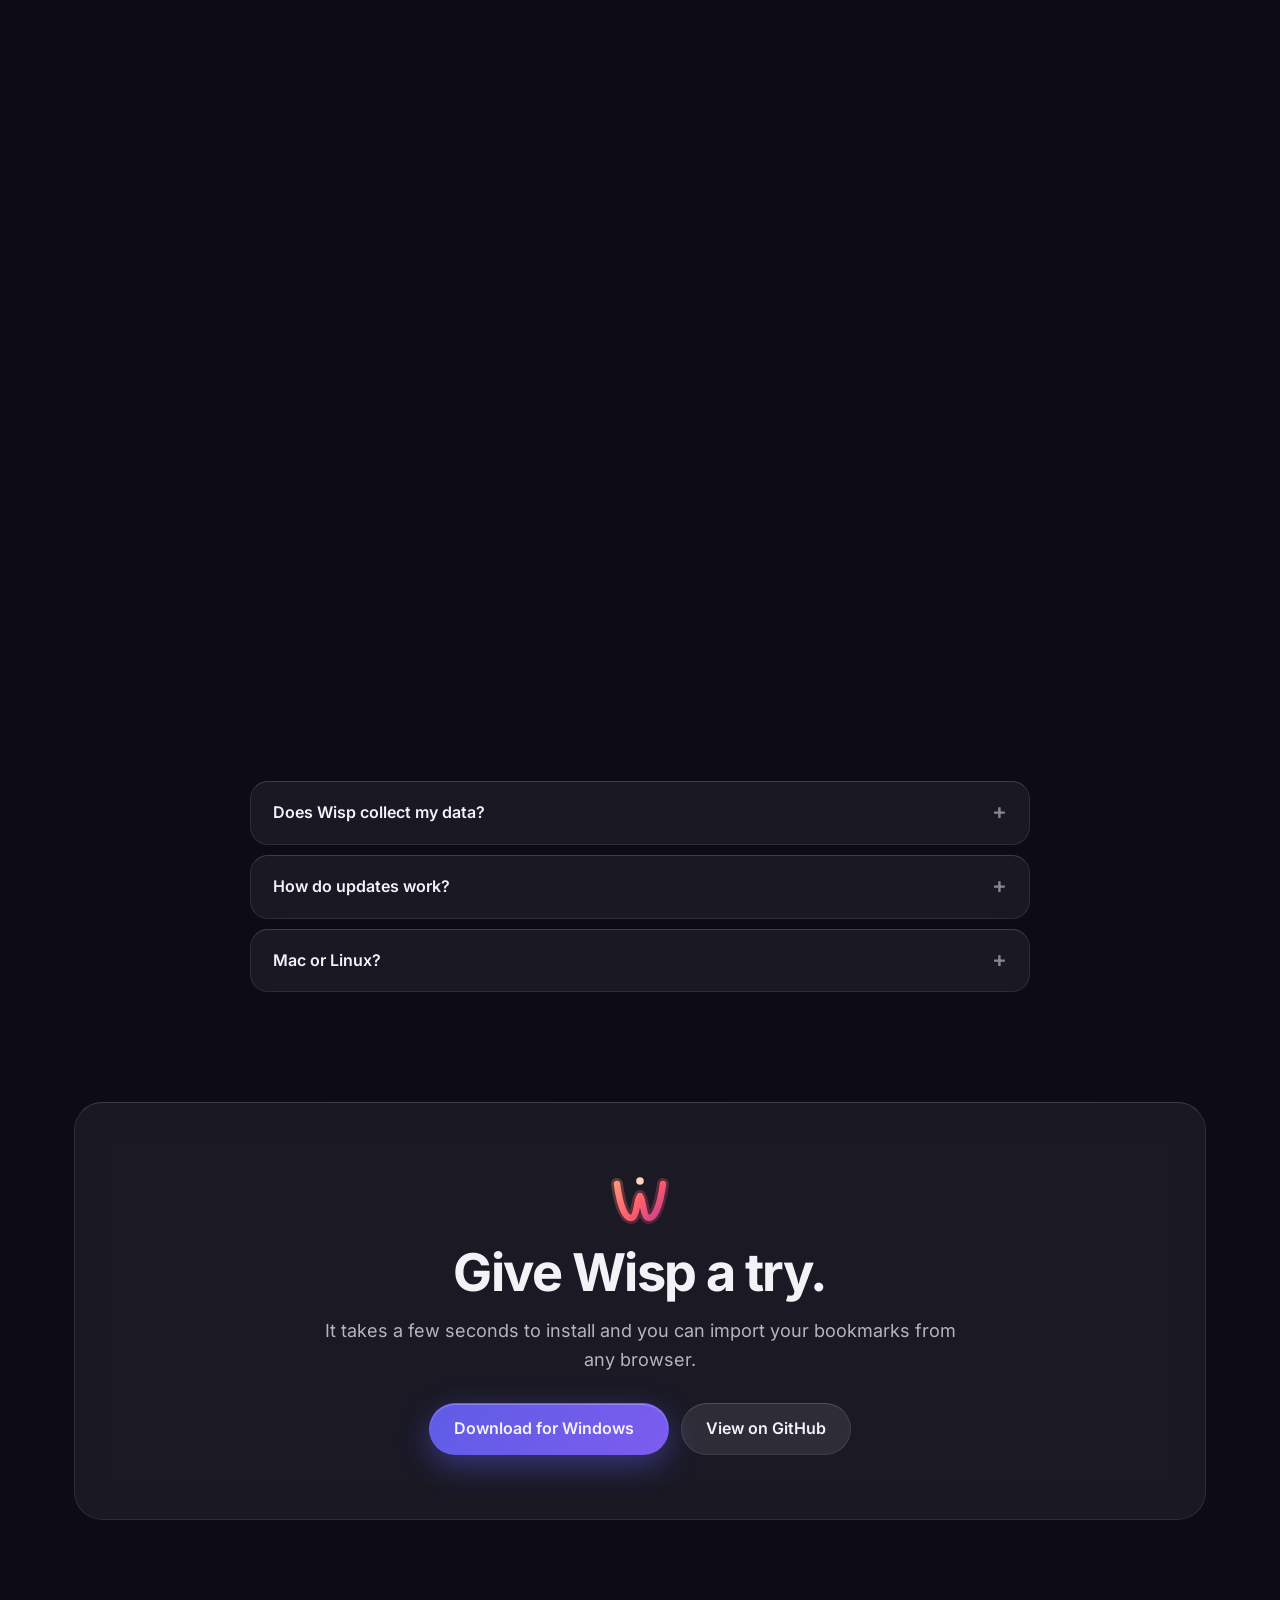
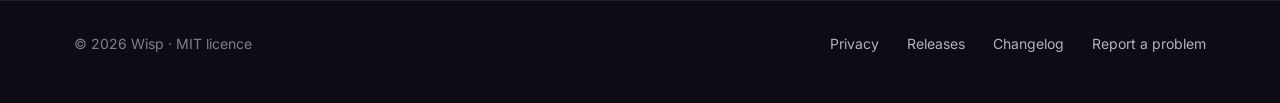
==== commit 5a5e57e9: "Chrome keyboard shortcuts and history import (0.2.8) - Shortcuts follow Chrome: reopen closed tab, C" ====
--- a/site/index.html
+++ b/site/index.html
@@ -73,7 +73,7 @@
     <div class="txt rv">
       <div class="kicker">Wisp AI</div>
       <h2>Ask the page.</h2>
-      <p class="sub">Open the AI panel with <b>Ctrl&nbsp;+&nbsp;J</b>. It knows what you're reading.</p>
+      <p class="sub">Open the AI panel with <b>Ctrl&nbsp;+&nbsp;Shift&nbsp;+&nbsp;Space</b>. It knows what you're reading.</p>
       <ul>
         <li><span><b>Summarize</b> long articles or ask questions about the page you're on.</span></li>
         <li><span><b>Select any text</b>, right-click, and choose Explain or Translate.</span></li>
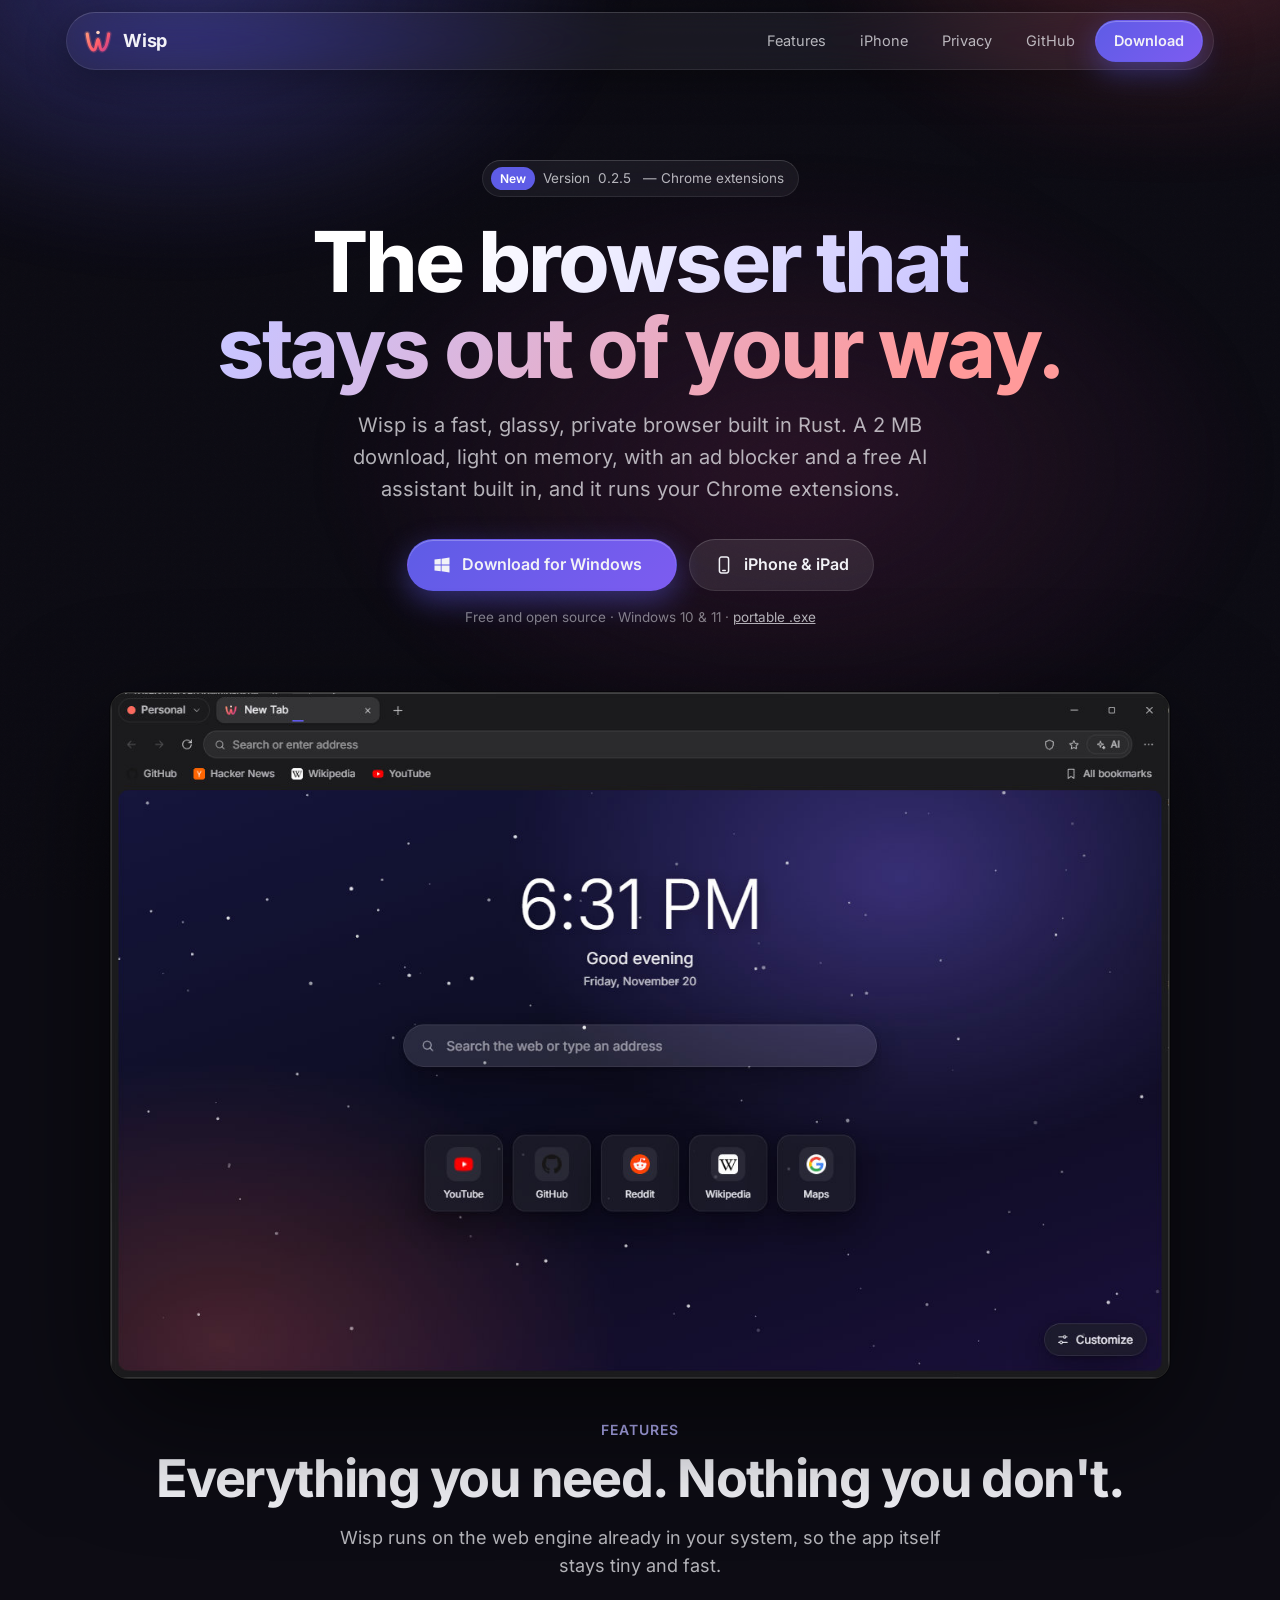
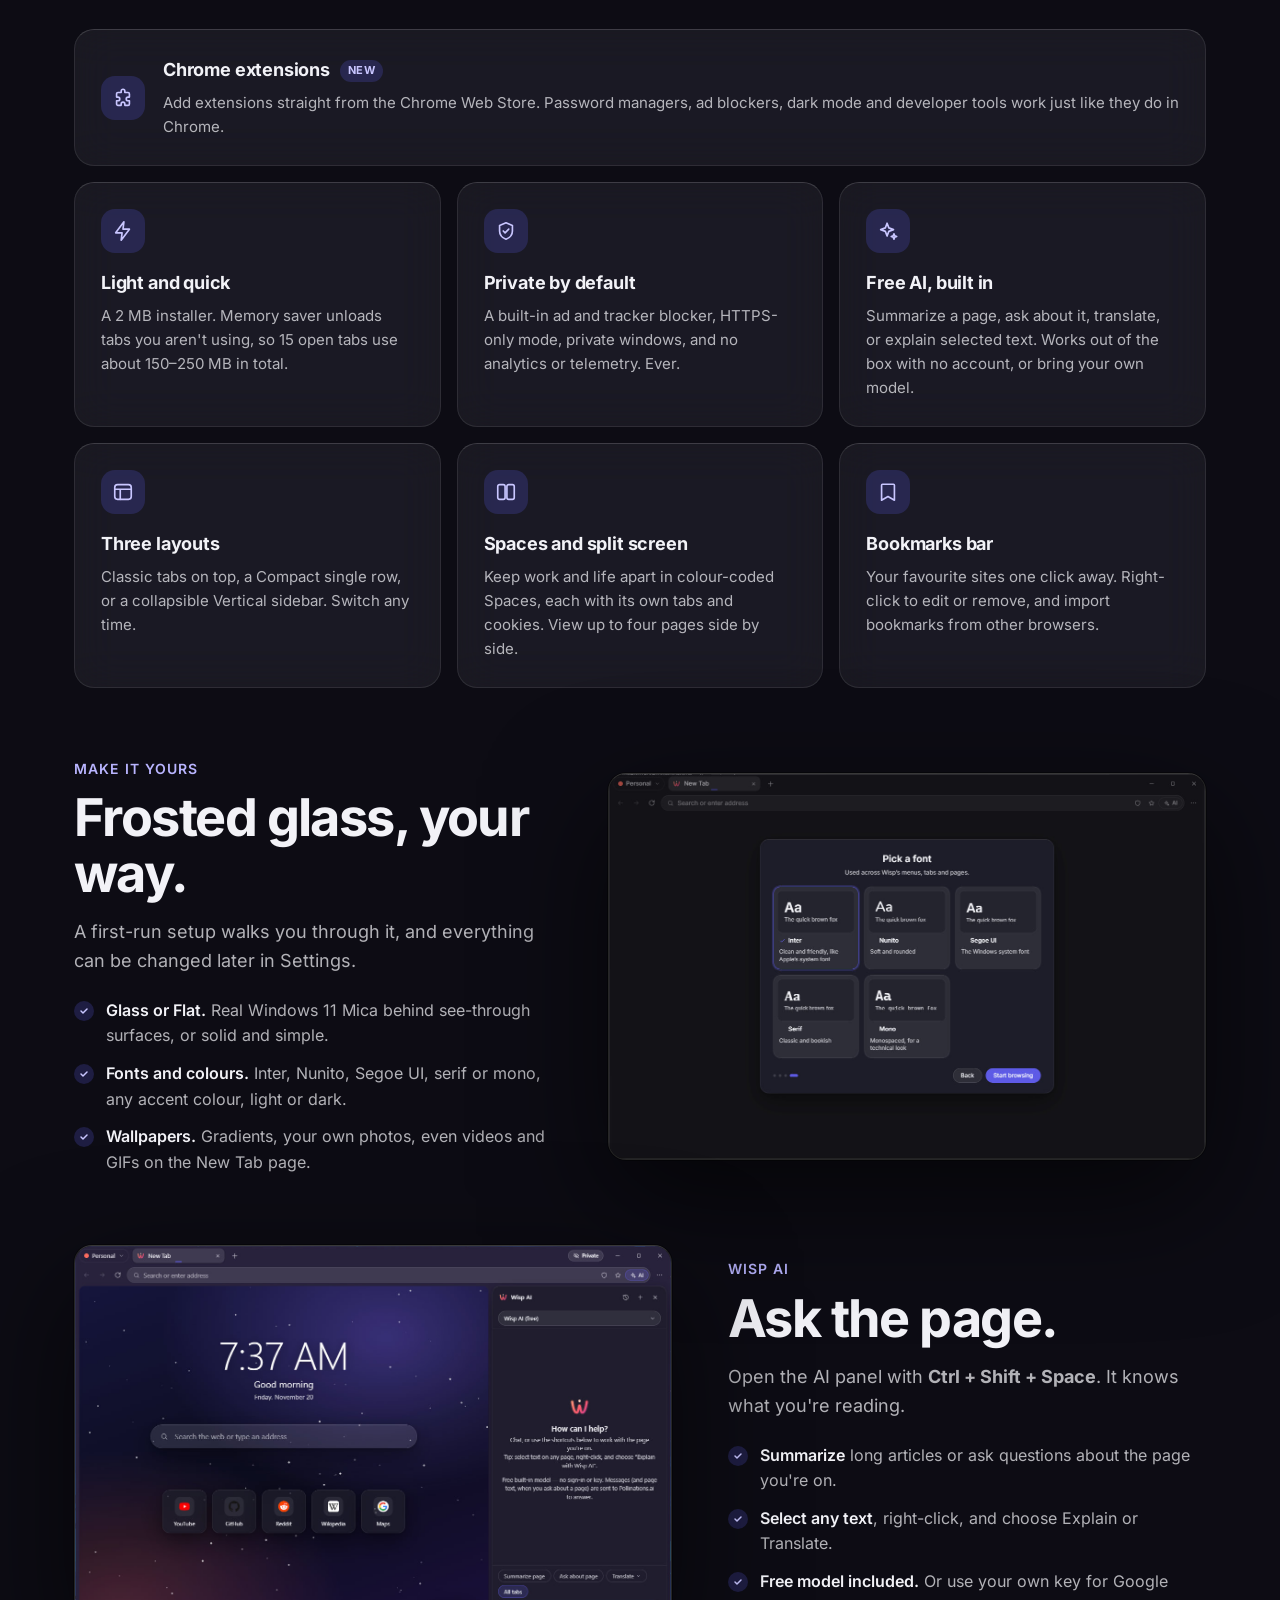
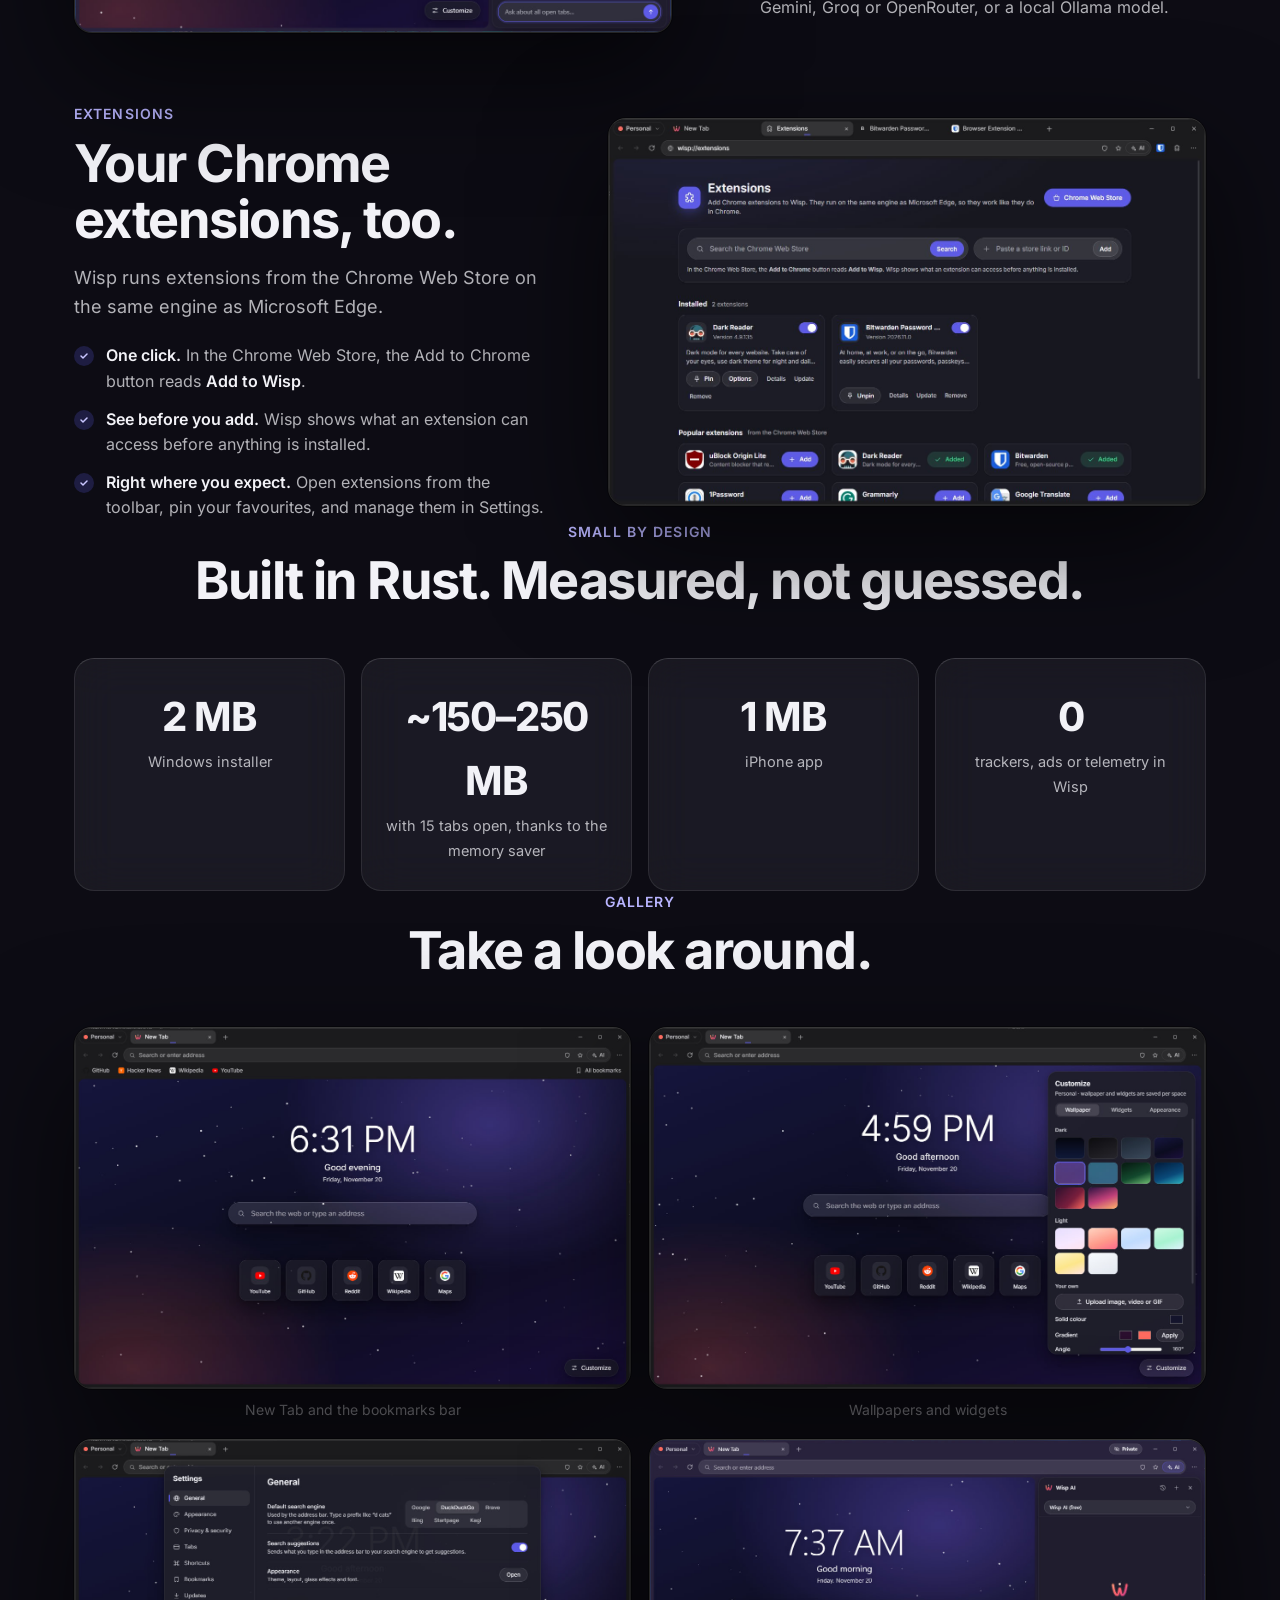
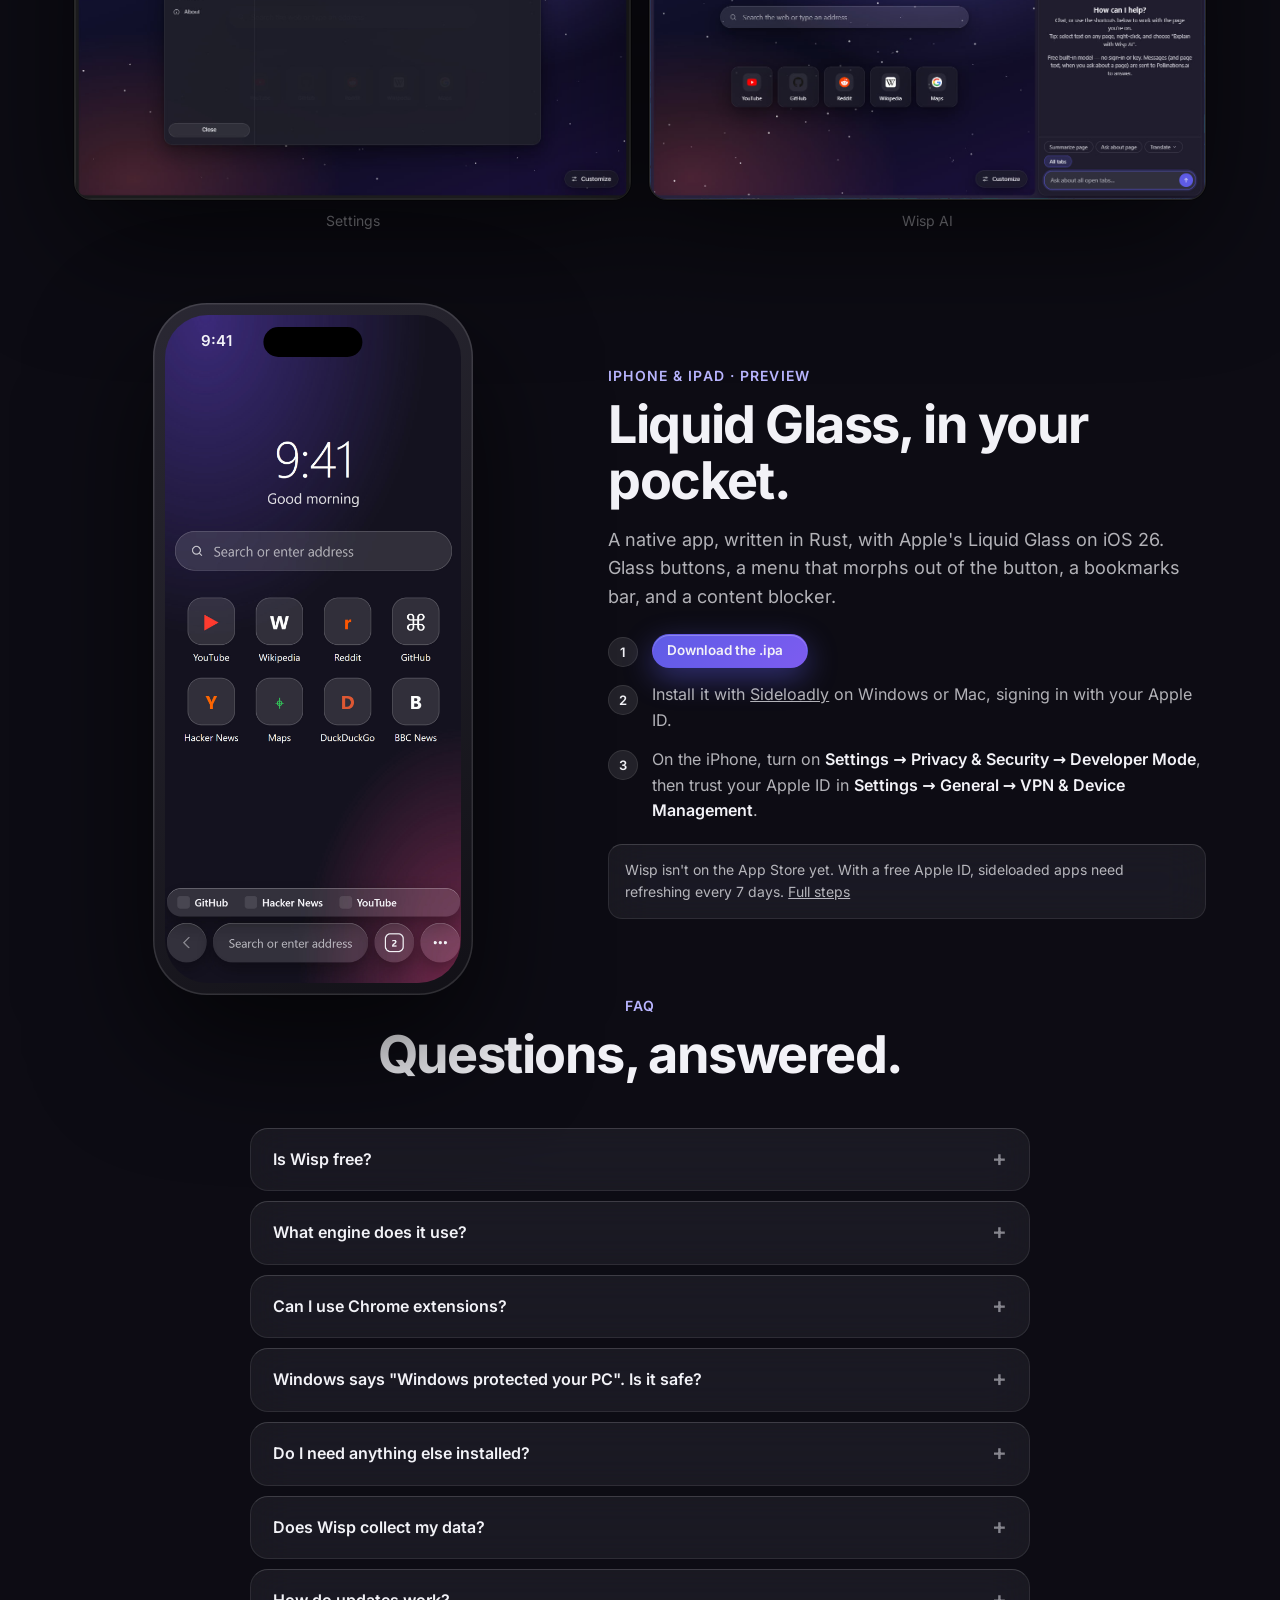
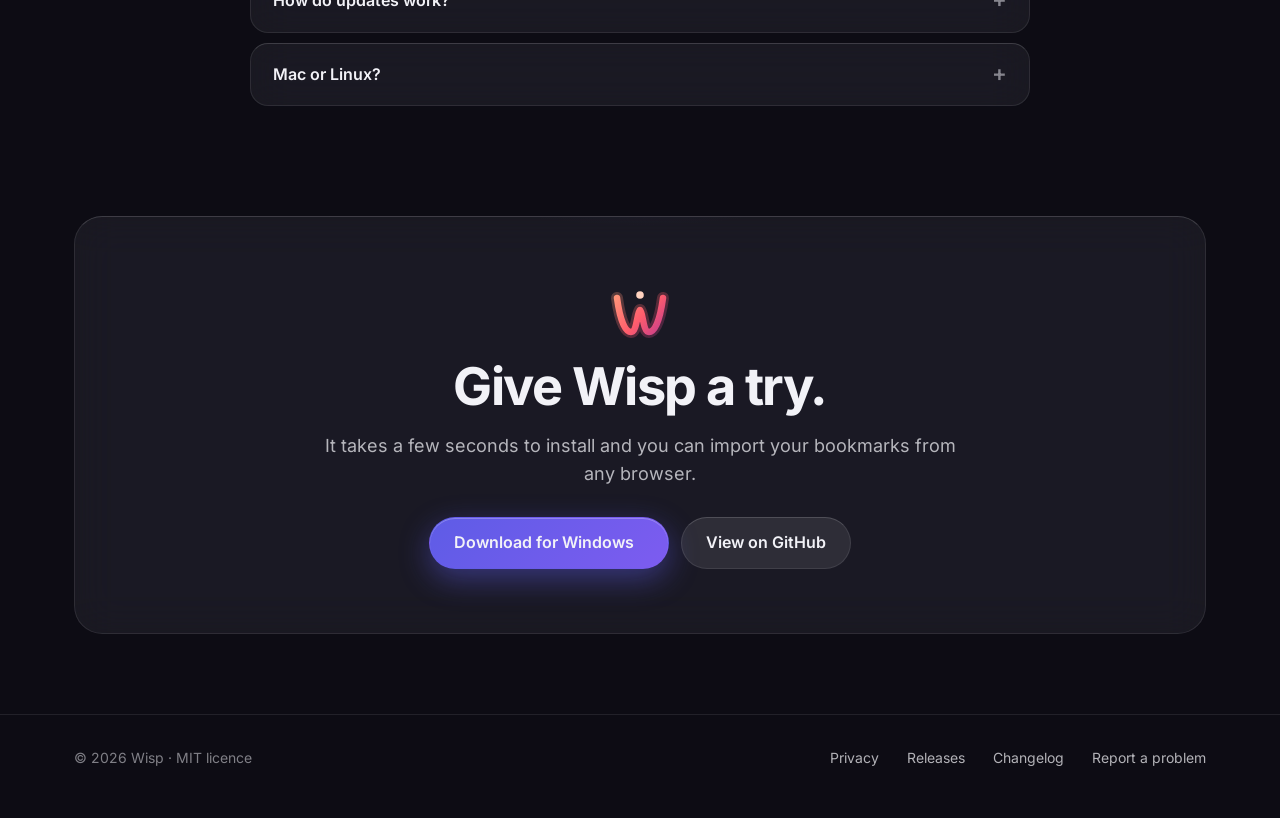
==== commit 05209cd3: "Website: Chrome extensions Show the extensions feature on the homepage: the New banner, a feature ca" ====
--- a/site/index.html
+++ b/site/index.html
@@ -26,9 +26,9 @@
 </div></nav>
 
 <header class="hero wrap">
-  <a class="pill glass rv" href="https://github.com/jakedev2/Wisp/releases/latest"><b>New</b> Version <span data-version>0.2.5</span><span class="wide">&nbsp;— bookmarks bar, Liquid Glass on iPhone</span></a>
+  <a class="pill glass rv" href="https://github.com/jakedev2/Wisp/releases/latest"><b>New</b> Version <span data-version>0.2.5</span><span class="wide">&nbsp;— Chrome extensions</span></a>
   <h1 class="rv d1"><span class="grad">The browser that<br>stays out of your way.</span></h1>
-  <p class="lead rv d2">Wisp is a fast, glassy, private browser built in Rust. A 2&nbsp;MB download, light on memory, with an ad blocker and a free AI assistant built in.</p>
+  <p class="lead rv d2">Wisp is a fast, glassy, private browser built in Rust. A 2&nbsp;MB download, light on memory, with an ad blocker and a free AI assistant built in, and it runs your Chrome extensions.</p>
   <div class="cta rv d3">
     <a class="btn go" href="https://github.com/jakedev2/Wisp/releases/latest" data-dl="setup" data-main>
       <svg viewBox="0 0 24 24" fill="currentColor"><path d="M3 5.5l7.5-1v7H3zm0 13l7.5 1v-7H3zm8.5 1.1L21 21v-8.5h-9.5zm0-15.2V11.5H21V3z"/></svg>
@@ -46,6 +46,7 @@
   <h2 class="rv d1">Everything you need. Nothing you don't.</h2>
   <p class="sub rv d2">Wisp runs on the web engine already in your system, so the app itself stays tiny and fast.</p>
   <div class="grid" style="text-align:left">
+    <div class="card glass rv wide-card"><div class="ic"><svg viewBox="0 0 24 24" fill="none" stroke="currentColor" stroke-width="1.8" stroke-linecap="round" stroke-linejoin="round"><path d="M10 4.5a2 2 0 1 1 4 0V6h3.5a1.5 1.5 0 0 1 1.5 1.5V11h-1.5a2 2 0 1 0 0 4H19v3.5a1.5 1.5 0 0 1-1.5 1.5H14v-1.5a2 2 0 1 0-4 0V20H6.5A1.5 1.5 0 0 1 5 18.5V15h1.5a2 2 0 1 0 0-4H5V7.5A1.5 1.5 0 0 1 6.5 6H10z"/></svg></div><div><h3>Chrome extensions <span class="tag">New</span></h3><p>Add extensions straight from the Chrome Web Store. Password managers, ad blockers, dark mode and developer tools work just like they do in Chrome.</p></div></div>
     <div class="card glass rv"><div class="ic"><svg viewBox="0 0 24 24" fill="none" stroke="currentColor" stroke-width="1.8" stroke-linecap="round" stroke-linejoin="round"><path d="M13 2L4 14h7l-1 8 9-12h-7z"/></svg></div><h3>Light and quick</h3><p>A 2&nbsp;MB installer. Memory saver unloads tabs you aren't using, so 15 open tabs use about 150–250&nbsp;MB in total.</p></div>
     <div class="card glass rv d1"><div class="ic"><svg viewBox="0 0 24 24" fill="none" stroke="currentColor" stroke-width="1.8" stroke-linecap="round" stroke-linejoin="round"><path d="M12 3l7 3v6c0 4.5-3 7.5-7 9-4-1.5-7-4.5-7-9V6z"/><path d="M9 12l2 2 4-4"/></svg></div><h3>Private by default</h3><p>A built-in ad and tracker blocker, HTTPS-only mode, private windows, and no analytics or telemetry. Ever.</p></div>
     <div class="card glass rv d2"><div class="ic"><svg viewBox="0 0 24 24" fill="none" stroke="currentColor" stroke-width="1.8" stroke-linecap="round" stroke-linejoin="round"><path d="M11 3.5l1.9 5.1 5.1 1.9-5.1 1.9L11 17.5l-1.9-5.1L4 10.5l5.1-1.9z"/><path d="M18.5 15l.8 2.2 2.2.8-2.2.8-.8 2.2-.8-2.2-2.2-.8 2.2-.8z"/></svg></div><h3>Free AI, built in</h3><p>Summarize a page, ask about it, translate, or explain selected text. Works out of the box with no account, or bring your own model.</p></div>
@@ -81,6 +82,19 @@
       </ul>
     </div>
     <div class="shot rv d1"><img src="img/desktop-ai.jpg" width="1296" height="839" loading="lazy" alt="The Wisp AI panel open beside the New Tab page"></div>
+  </div>
+  <div class="split">
+    <div class="txt rv">
+      <div class="kicker">Extensions</div>
+      <h2>Your Chrome extensions, too.</h2>
+      <p class="sub">Wisp runs extensions from the Chrome Web Store on the same engine as Microsoft Edge.</p>
+      <ul>
+        <li><span><b>One click.</b> In the Chrome Web Store, the Add to Chrome button reads <b>Add to Wisp</b>.</span></li>
+        <li><span><b>See before you add.</b> Wisp shows what an extension can access before anything is installed.</span></li>
+        <li><span><b>Right where you expect.</b> Open extensions from the toolbar, pin your favourites, and manage them in Settings.</span></li>
+      </ul>
+    </div>
+    <div class="shot rv d1"><img src="img/desktop-extensions.jpg" width="1296" height="839" loading="lazy" alt="Wisp's Extensions page with Dark Reader and Bitwarden installed and popular extensions from the Chrome Web Store"></div>
   </div>
 </section>
 
@@ -127,6 +141,7 @@
   <div class="faq">
     <details class="glass rv"><summary>Is Wisp free?</summary><p>Yes. Wisp is free and open source under the MIT licence. There are no ads, accounts or paid tiers.</p></details>
     <details class="glass rv"><summary>What engine does it use?</summary><p>On Windows, Microsoft's WebView2, the same Chromium engine as Edge, so sites work like they do in Chrome. On iPhone, Apple's WebKit, which iOS requires of every browser. Using the system's engine is why Wisp is so small.</p></details>
+    <details class="glass rv"><summary>Can I use Chrome extensions?</summary><p>Yes, on Windows. Get them from the Chrome Web Store, where the button reads <b>Add to Wisp</b>, or from Wisp's Extensions page. They run on the same engine as Microsoft Edge, so most work exactly as in Chrome; a few Chrome-only features, such as the side panel, aren't available. Extensions are off in private windows.</p></details>
     <details class="glass rv"><summary>Windows says "Windows protected your PC". Is it safe?</summary><p>That warning appears for new apps that aren't code-signed yet. Click <b>More info → Run anyway</b>. Every release is built in public by GitHub Actions from the source code, with SHA-256 checksums published next to the downloads.</p></details>
     <details class="glass rv"><summary>Do I need anything else installed?</summary><p>Windows 11 already has everything. Windows 10 may need Microsoft's free <a href="https://developer.microsoft.com/microsoft-edge/webview2/">WebView2 Runtime</a>, which most PCs already have.</p></details>
     <details class="glass rv"><summary>Does Wisp collect my data?</summary><p>No. Your history, bookmarks and settings stay on your device. See the <a href="privacy.html">privacy policy</a> for exactly which services Wisp talks to, and when.</p></details>
--- a/site/style.css
+++ b/site/style.css
@@ -79,6 +79,9 @@
 .card .ic svg{width:22px;height:22px}
 .card h3{margin:0 0 6px;font-size:18px;letter-spacing:-.01em}
 .card p{margin:0;color:var(--fg2);font-size:15px}
+.card.wide-card{grid-column:1/-1;display:flex;gap:18px;align-items:center}
+.card.wide-card .ic{margin-bottom:0;flex:none}
+.tag{display:inline-block;vertical-align:middle;margin-left:6px;padding:2px 8px;border-radius:999px;background:var(--accent-soft);color:#c9c6ff;font-size:11px;font-weight:700;letter-spacing:.04em;text-transform:uppercase}
 
 /* split rows */
 .split{display:grid;grid-template-columns:1fr 1.25fr;gap:56px;align-items:center;margin-top:70px}
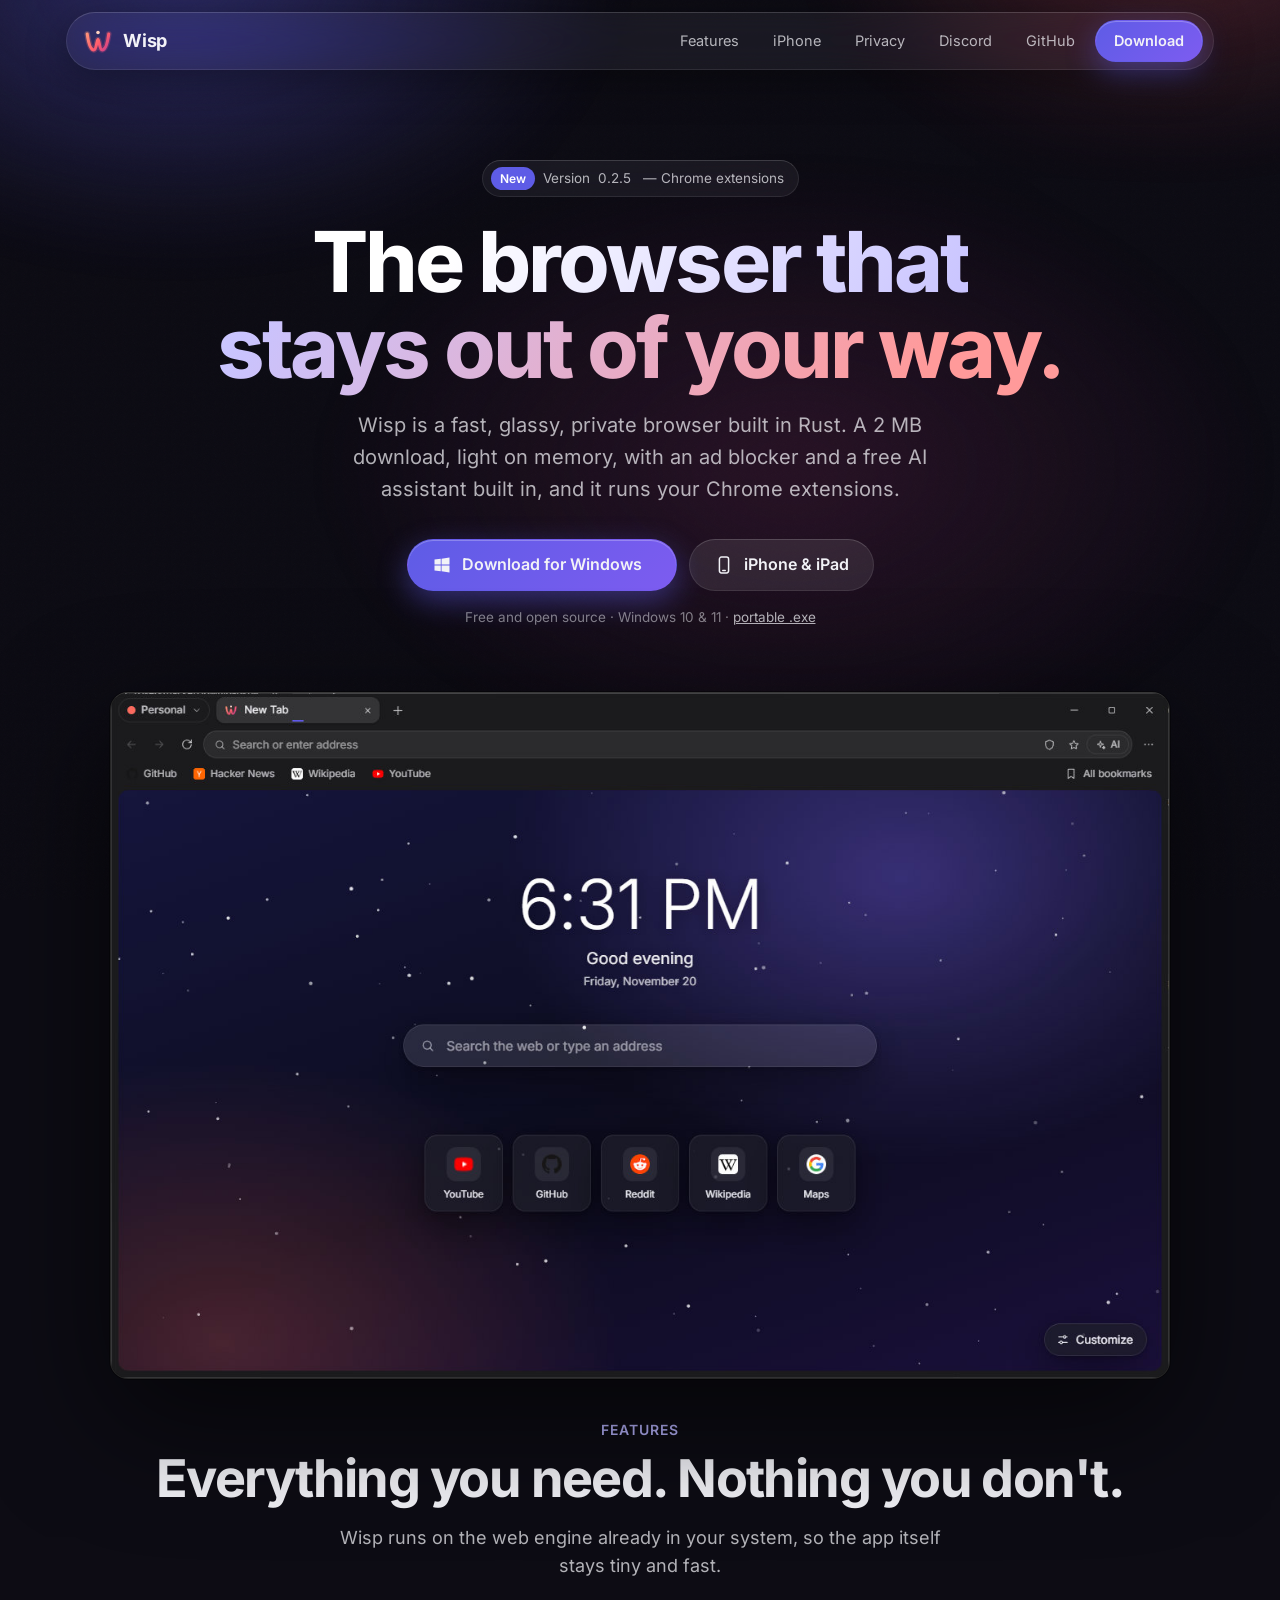
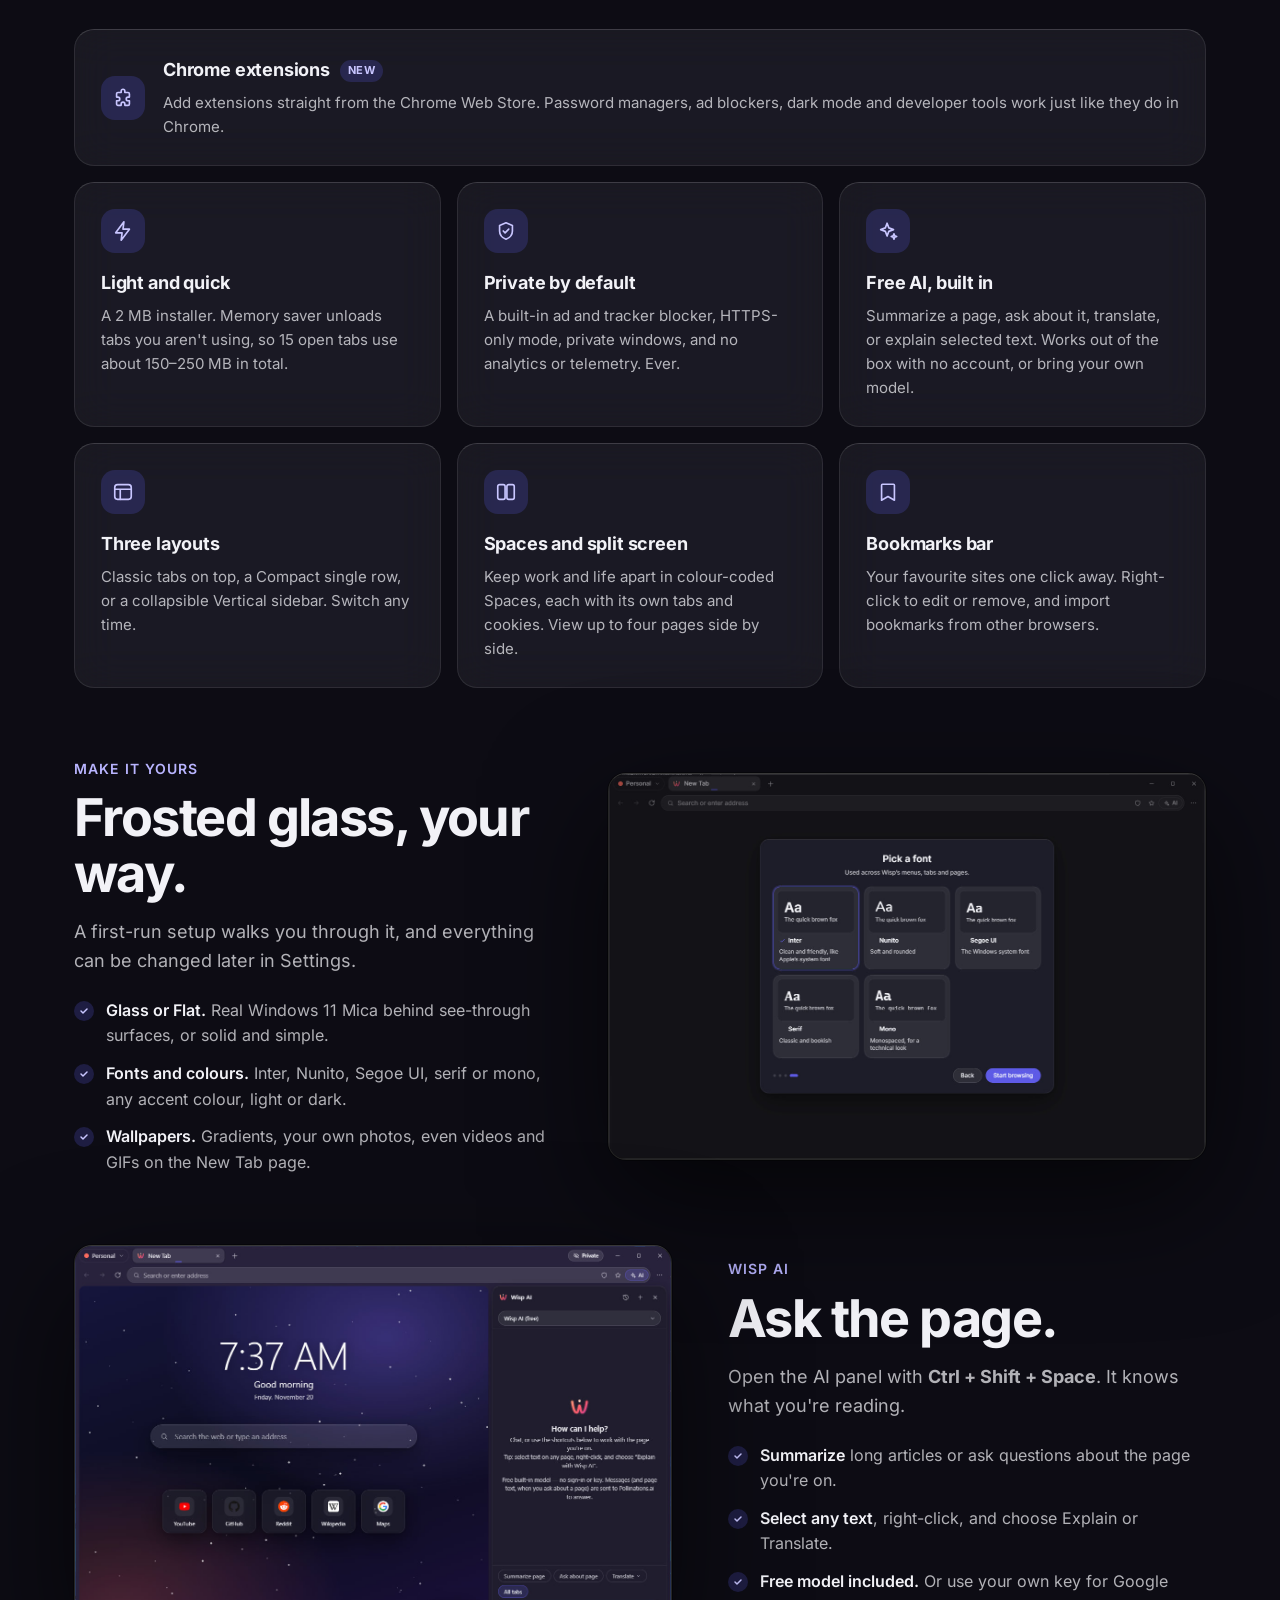
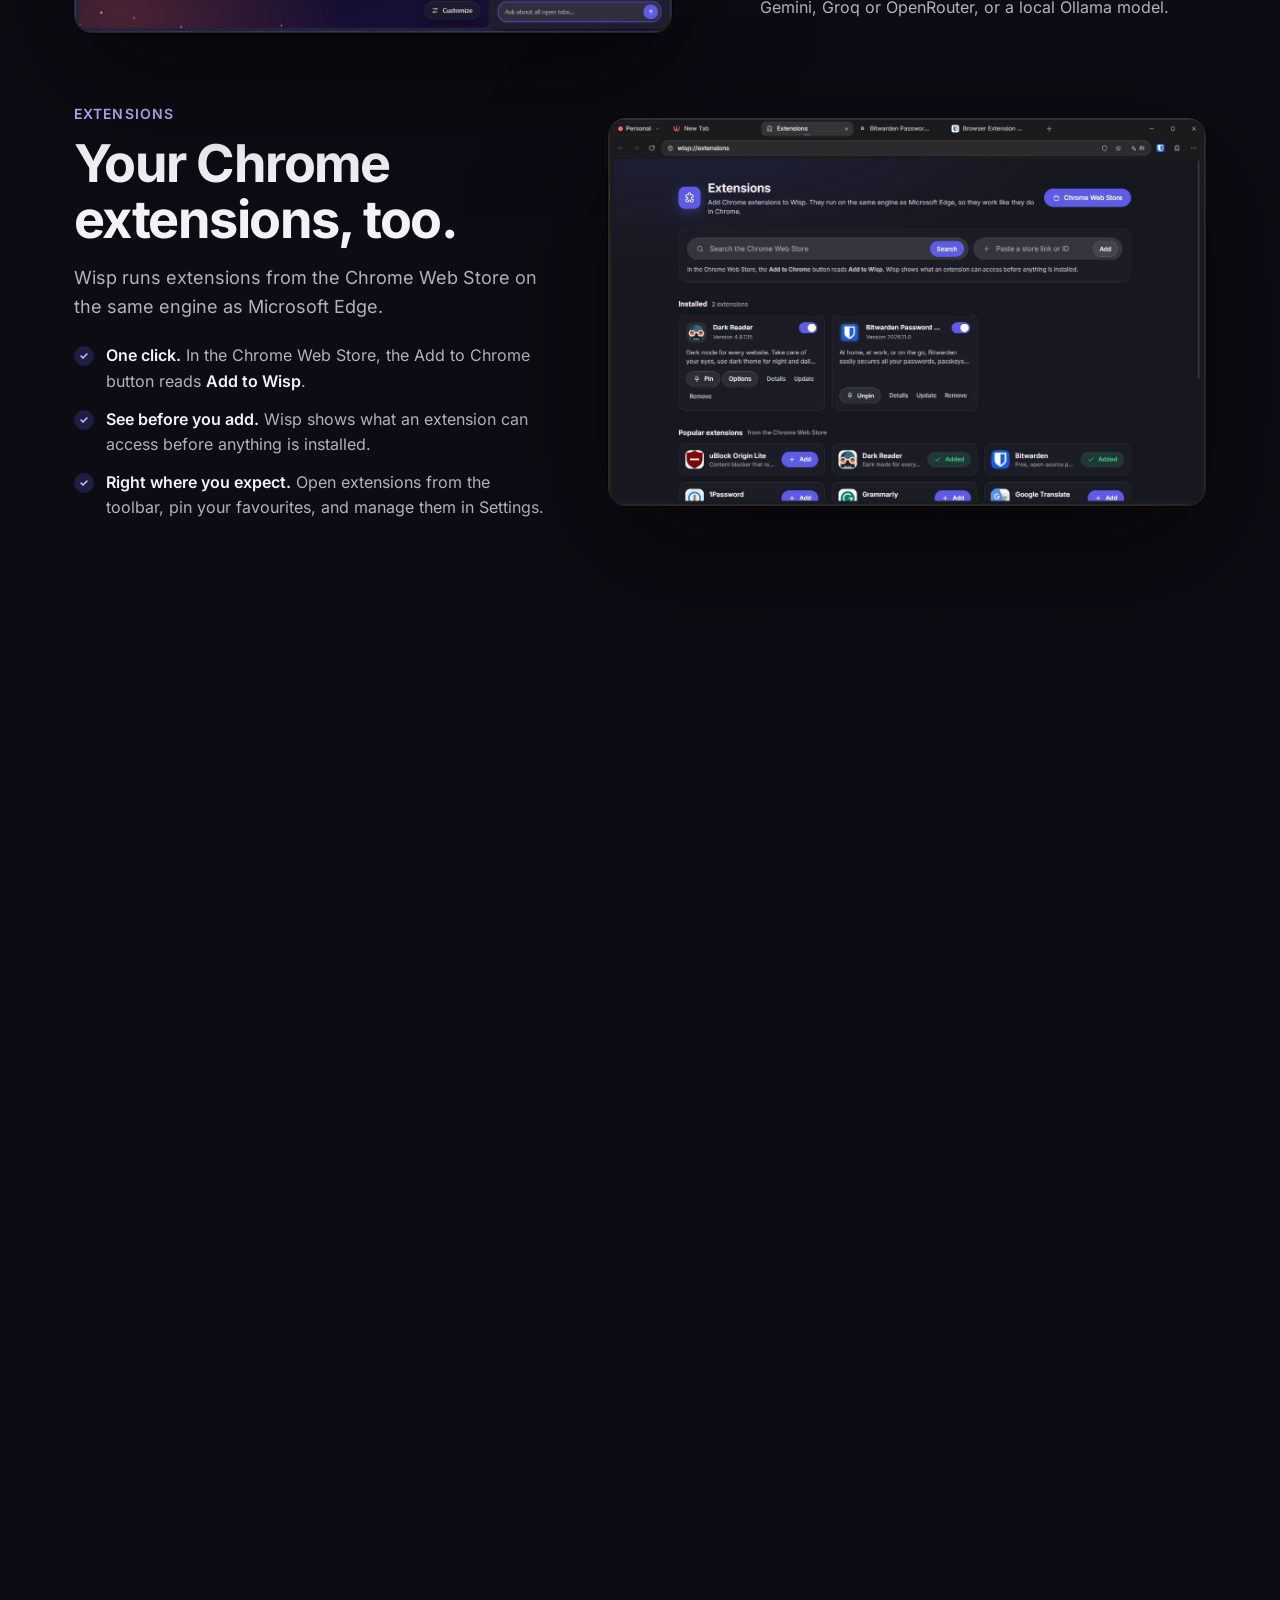
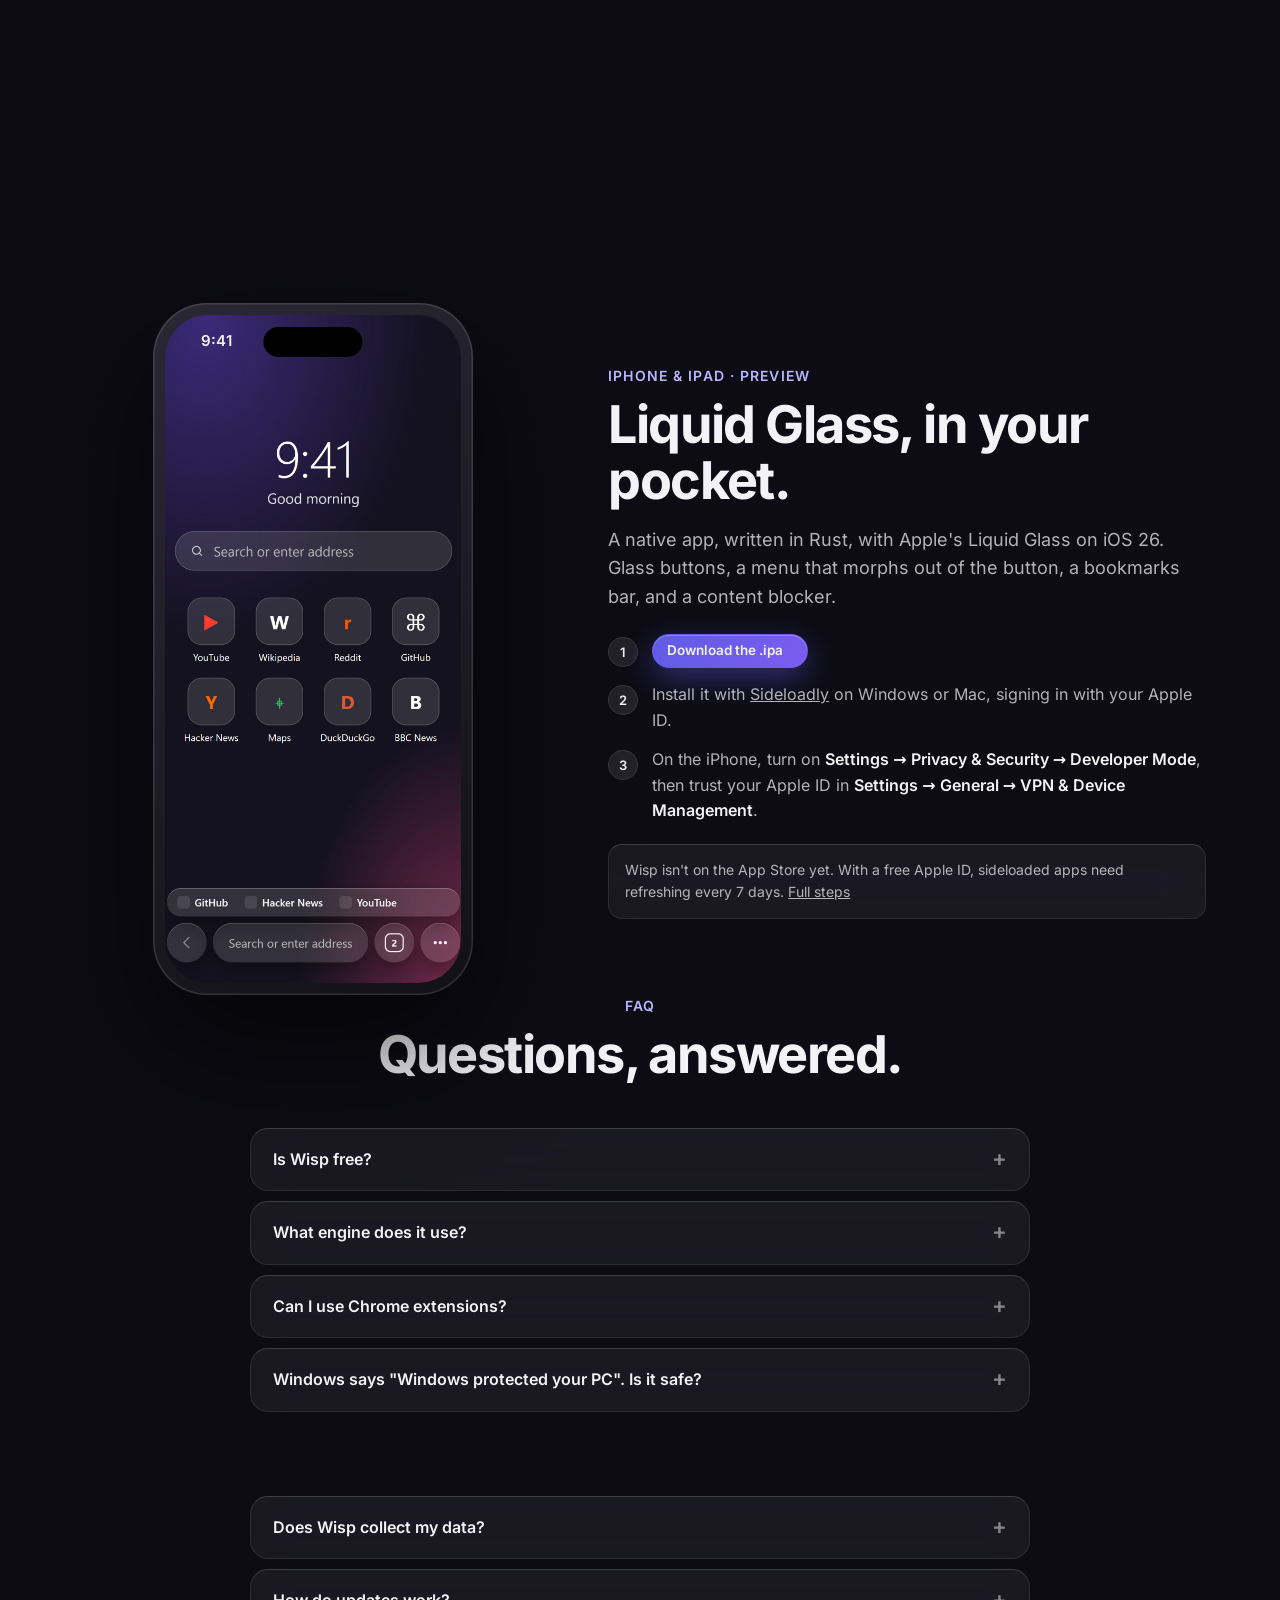
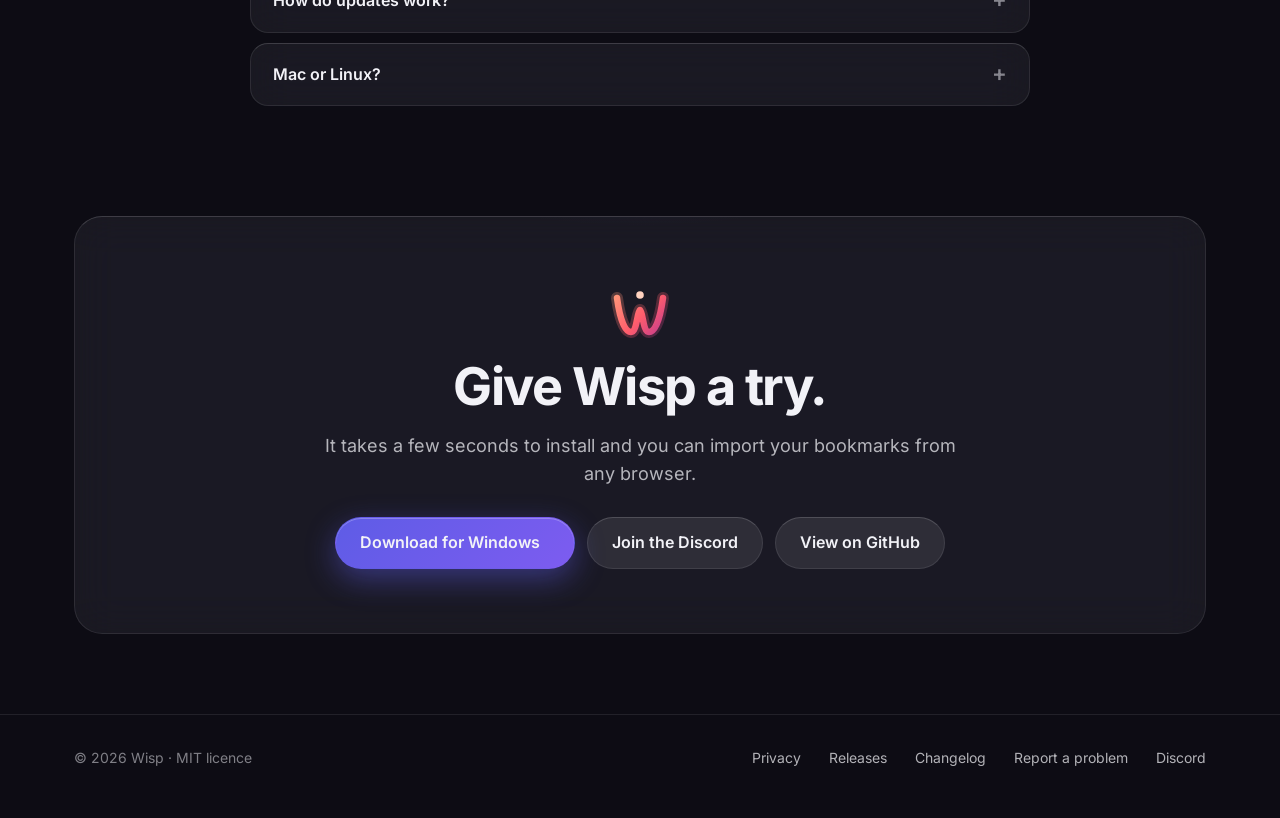
==== commit 4dada8df: "Add the Discord server link to the website Discord link in the top bar and footer of both pages, and" ====
--- a/site/index.html
+++ b/site/index.html
@@ -21,6 +21,7 @@
   <a class="l opt" href="#features">Features</a>
   <a class="l opt" href="#iphone">iPhone</a>
   <a class="l opt" href="privacy.html">Privacy</a>
+  <a class="l opt" href="https://discord.gg/4rn5e7JTTN">Discord</a>
   <a class="l" href="https://github.com/jakedev2/Wisp">GitHub</a>
   <a class="btn go sm" href="https://github.com/jakedev2/Wisp/releases/latest" data-dl="setup" data-main><span data-label>Download</span></a>
 </div></nav>
@@ -157,6 +158,7 @@
     <p class="sub" style="margin:0 auto 28px">It takes a few seconds to install and you can import your bookmarks from any browser.</p>
     <div class="cta">
       <a class="btn go" href="https://github.com/jakedev2/Wisp/releases/latest" data-dl="setup" data-main><span data-label>Download for Windows</span> <small data-size></small></a>
+      <a class="btn" href="https://discord.gg/4rn5e7JTTN">Join the Discord</a>
       <a class="btn" href="https://github.com/jakedev2/Wisp">View on GitHub</a>
     </div>
   </div>
@@ -169,6 +171,7 @@
   <a href="https://github.com/jakedev2/Wisp/releases">Releases</a>
   <a href="https://github.com/jakedev2/Wisp/blob/main/CHANGELOG.md">Changelog</a>
   <a href="https://github.com/jakedev2/Wisp/issues">Report a problem</a>
+  <a href="https://discord.gg/4rn5e7JTTN">Discord</a>
 </div></footer>
 <script src="app.js" defer></script>
 </body>
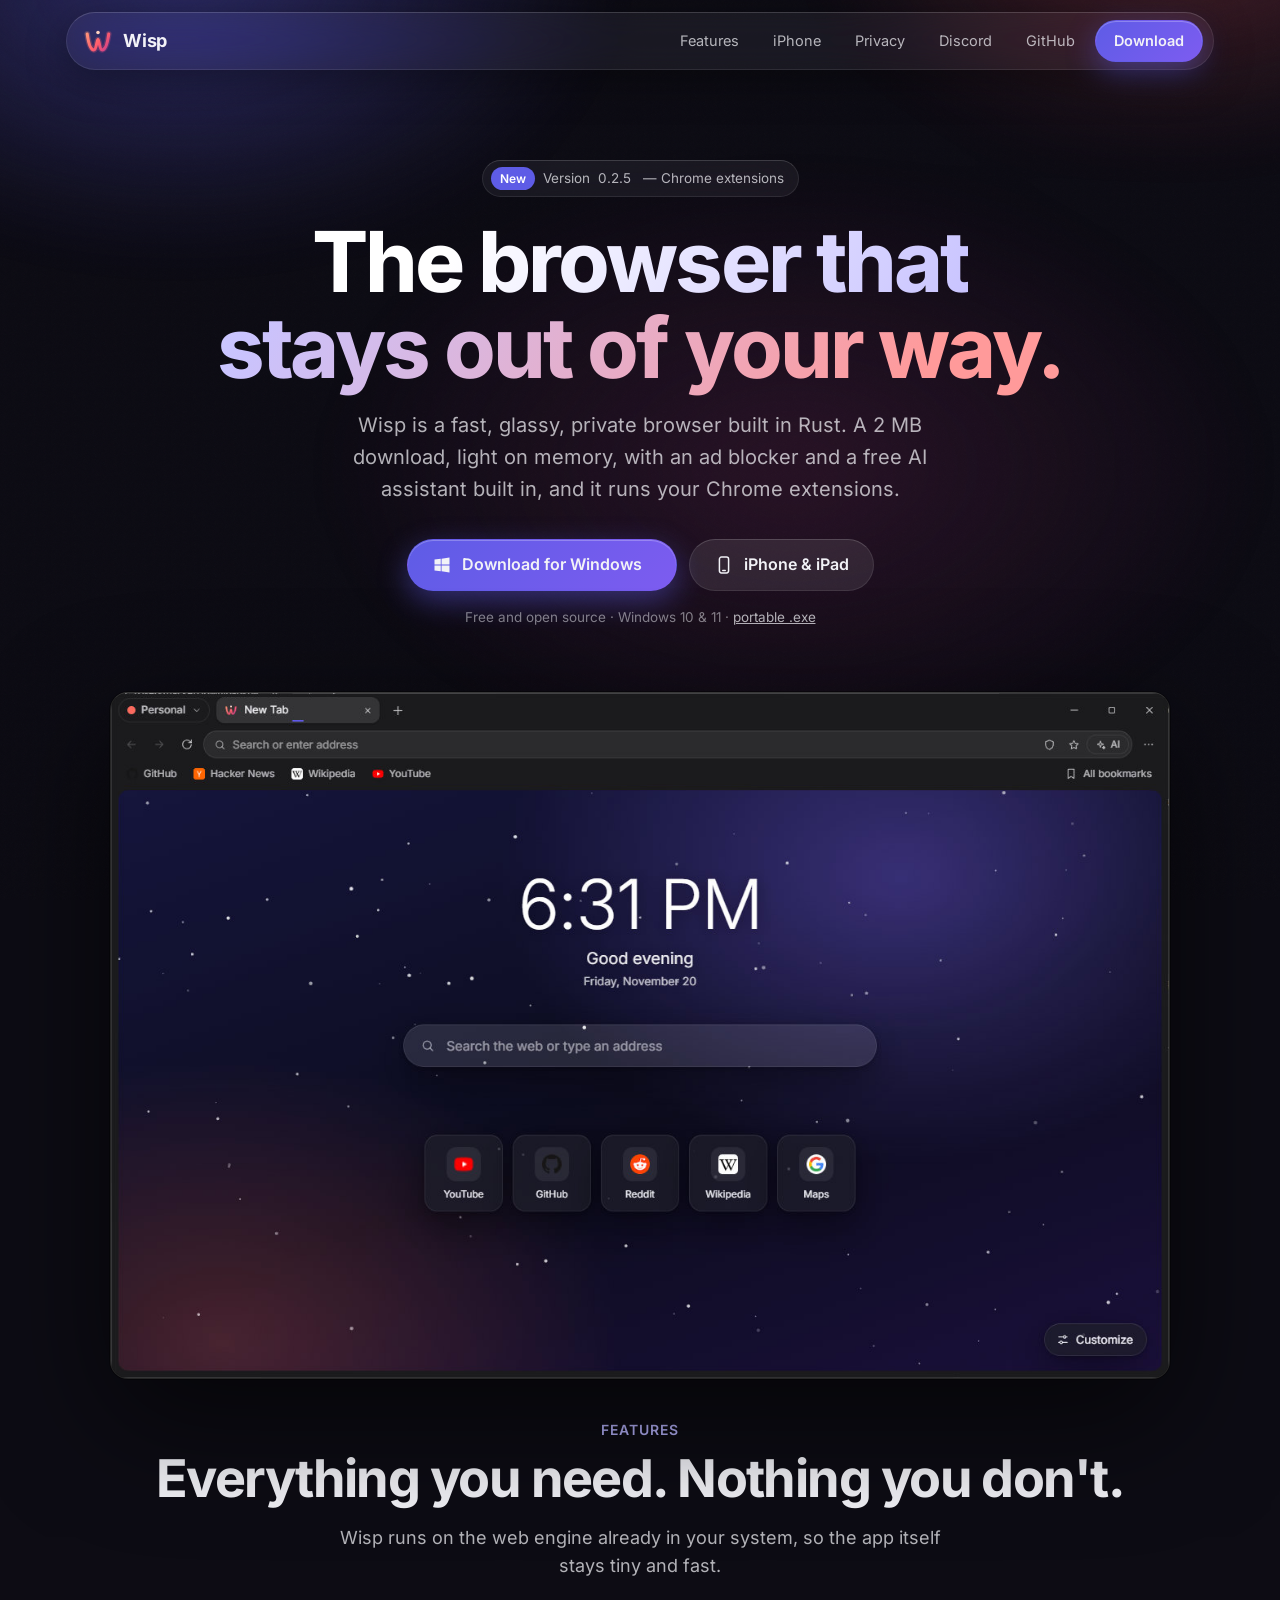
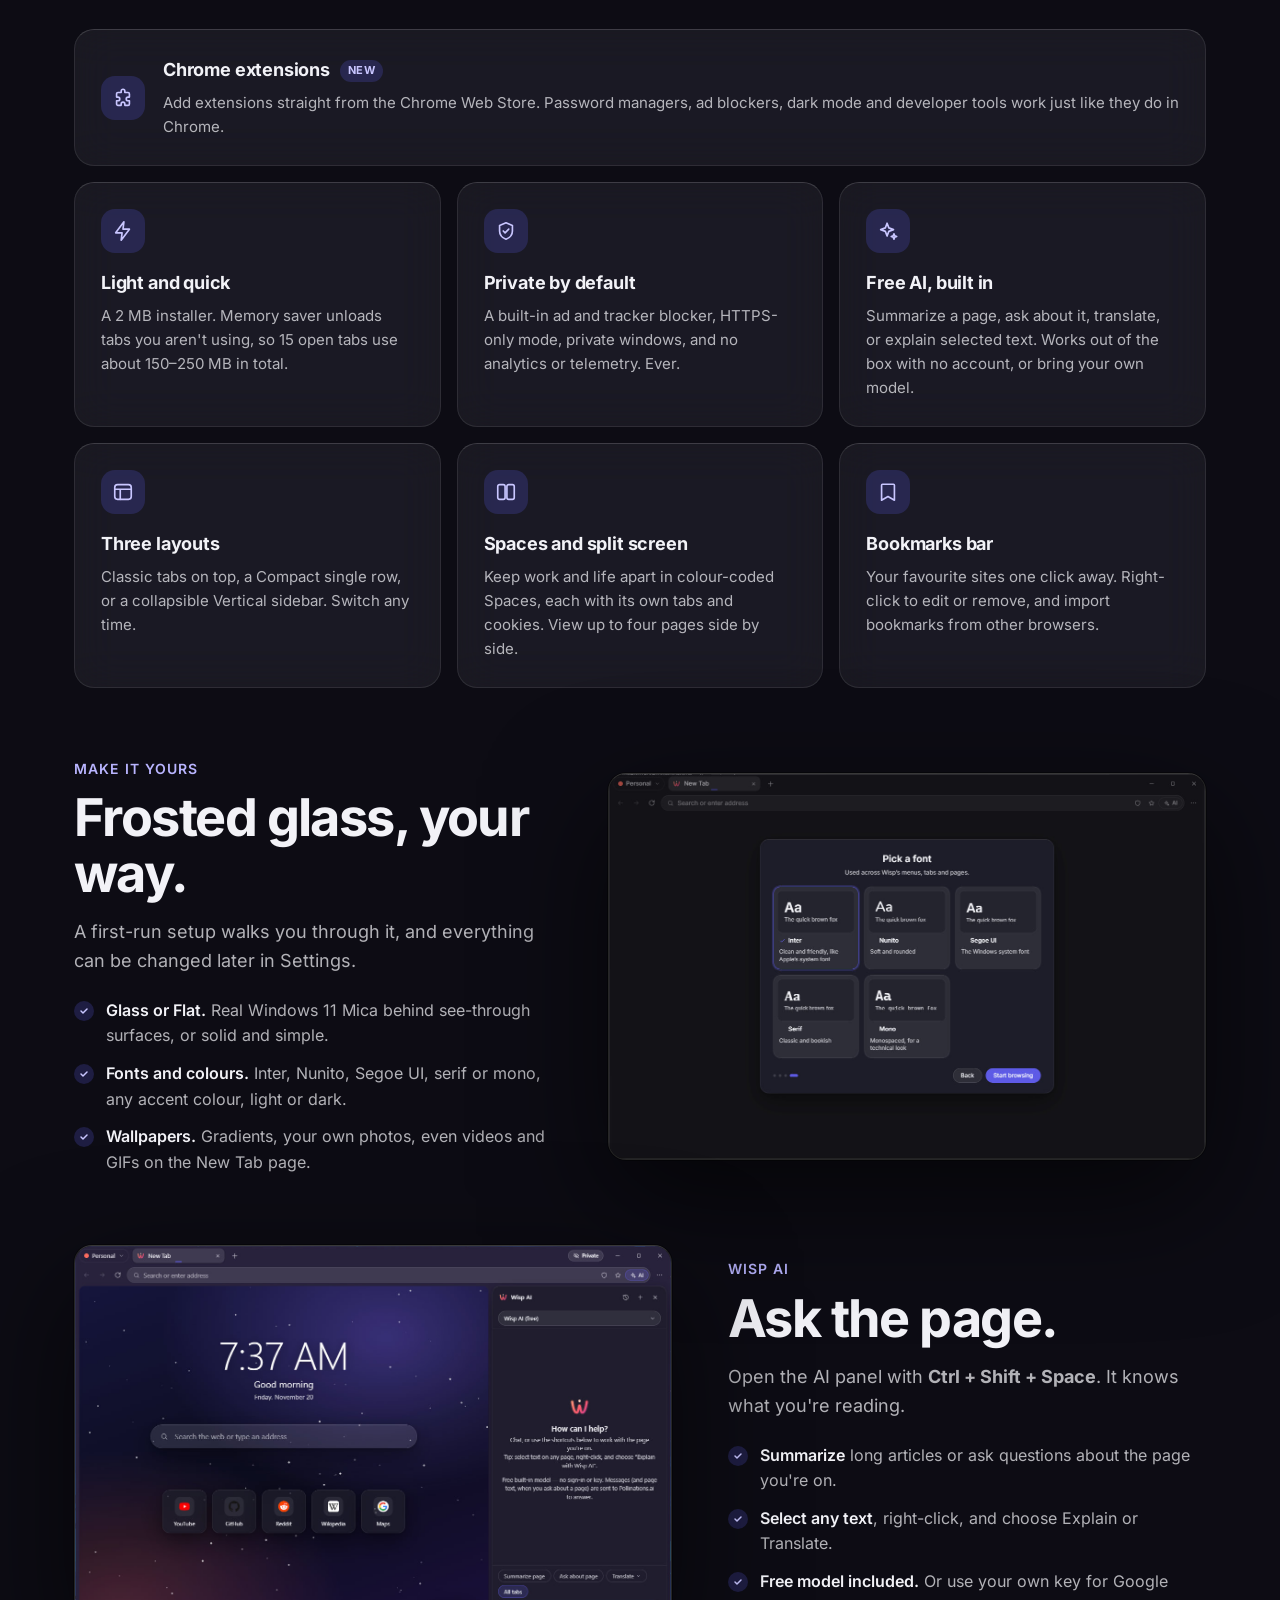
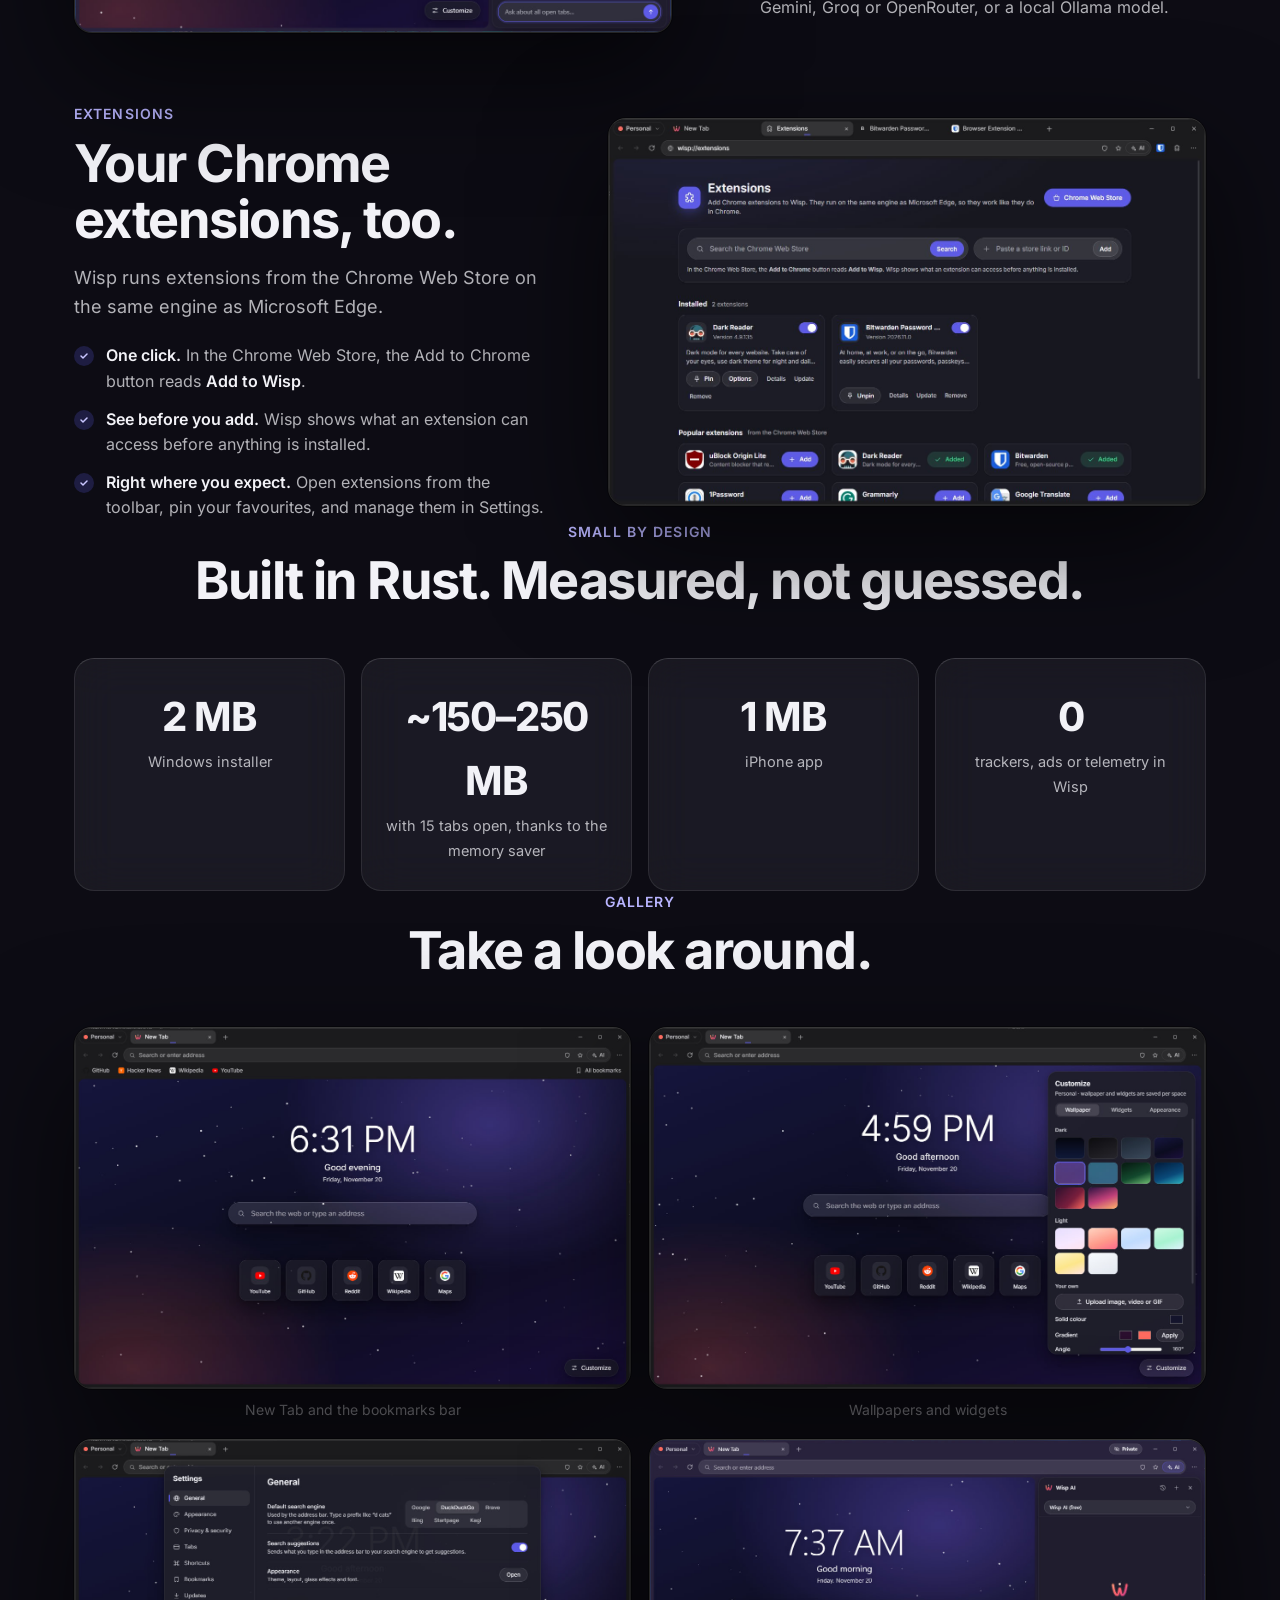
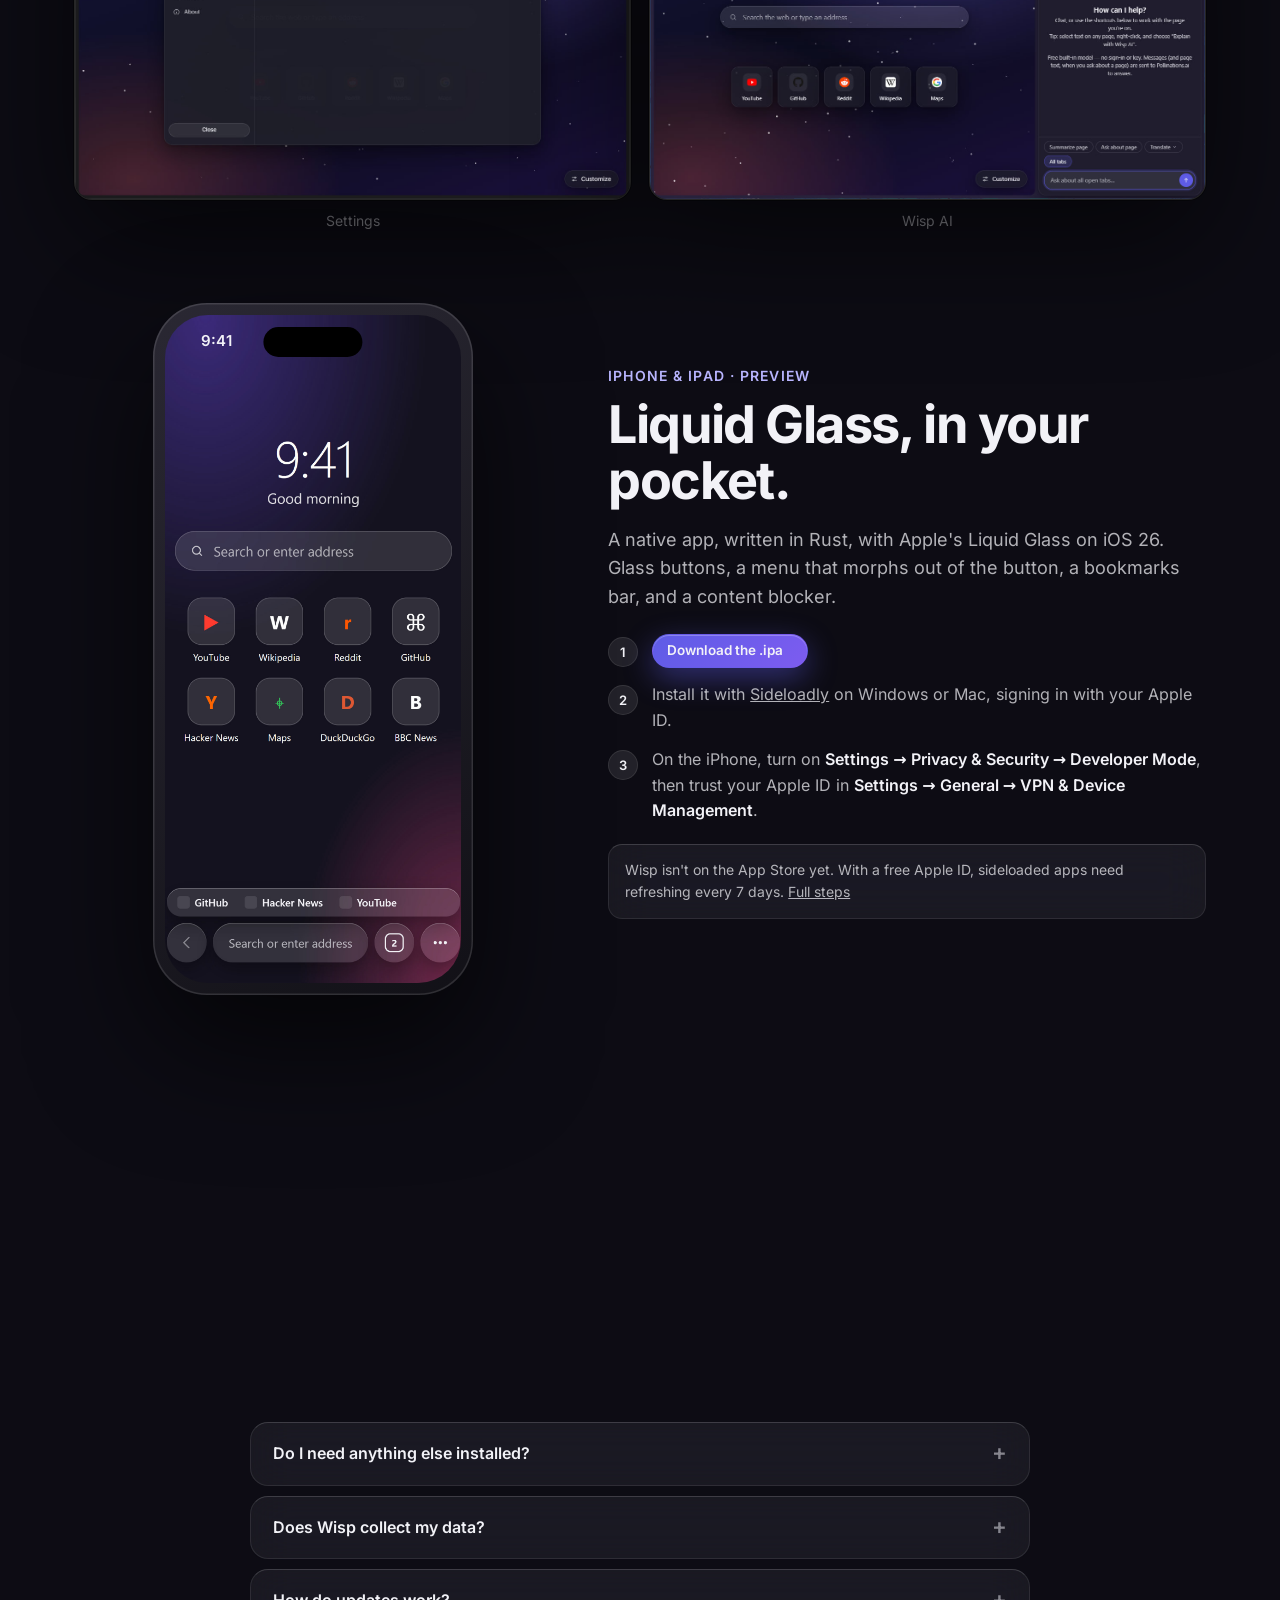
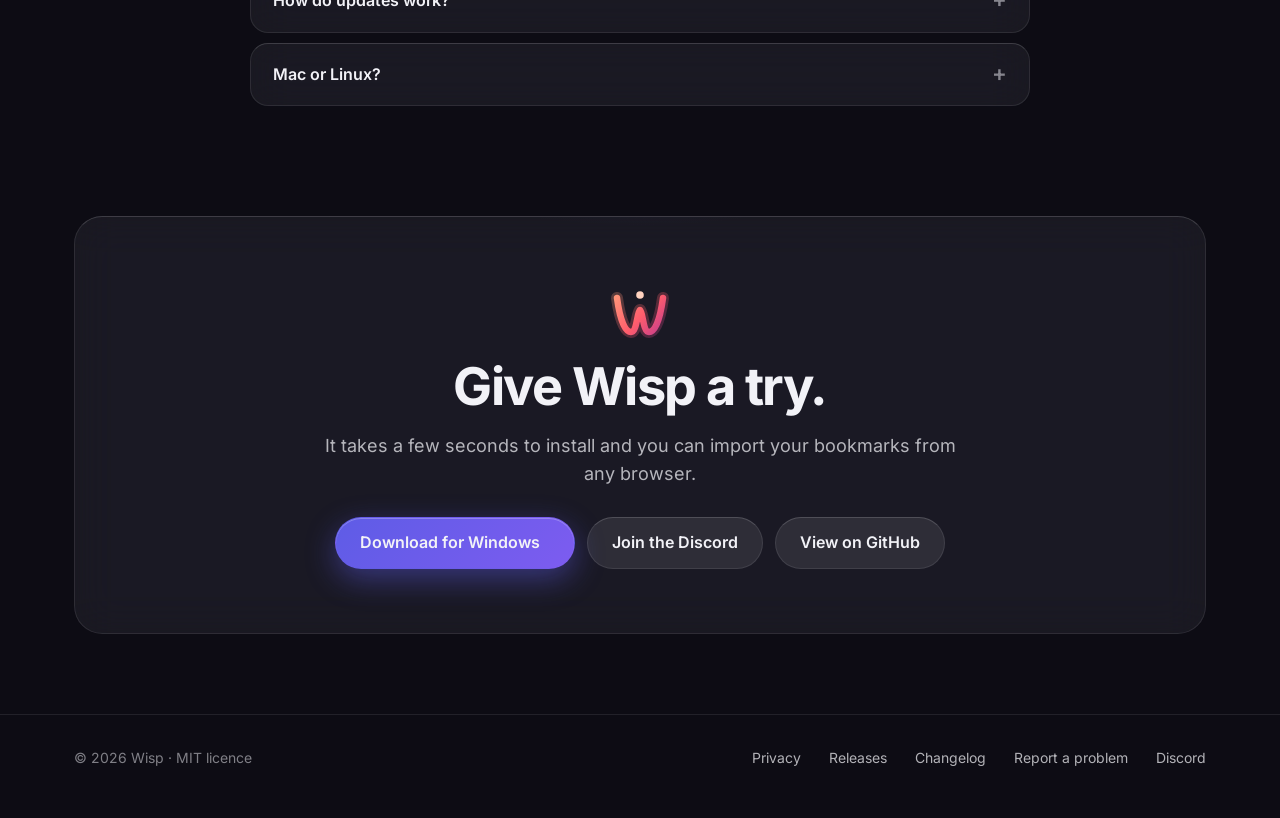
==== commit 711503cb: "Point everything at the new Wisp-Browser/Wisp repository The repository moved from jakedev2/Wisp to " ====
--- a/site/index.html
+++ b/site/index.html
@@ -22,21 +22,21 @@
   <a class="l opt" href="#iphone">iPhone</a>
   <a class="l opt" href="privacy.html">Privacy</a>
   <a class="l opt" href="https://discord.gg/4rn5e7JTTN">Discord</a>
-  <a class="l" href="https://github.com/jakedev2/Wisp">GitHub</a>
-  <a class="btn go sm" href="https://github.com/jakedev2/Wisp/releases/latest" data-dl="setup" data-main><span data-label>Download</span></a>
+  <a class="l" href="https://github.com/Wisp-Browser/Wisp">GitHub</a>
+  <a class="btn go sm" href="https://github.com/Wisp-Browser/Wisp/releases/latest" data-dl="setup" data-main><span data-label>Download</span></a>
 </div></nav>
 
 <header class="hero wrap">
-  <a class="pill glass rv" href="https://github.com/jakedev2/Wisp/releases/latest"><b>New</b> Version <span data-version>0.2.5</span><span class="wide">&nbsp;— Chrome extensions</span></a>
+  <a class="pill glass rv" href="https://github.com/Wisp-Browser/Wisp/releases/latest"><b>New</b> Version <span data-version>0.2.5</span><span class="wide">&nbsp;— Chrome extensions</span></a>
   <h1 class="rv d1"><span class="grad">The browser that<br>stays out of your way.</span></h1>
   <p class="lead rv d2">Wisp is a fast, glassy, private browser built in Rust. A 2&nbsp;MB download, light on memory, with an ad blocker and a free AI assistant built in, and it runs your Chrome extensions.</p>
   <div class="cta rv d3">
-    <a class="btn go" href="https://github.com/jakedev2/Wisp/releases/latest" data-dl="setup" data-main>
+    <a class="btn go" href="https://github.com/Wisp-Browser/Wisp/releases/latest" data-dl="setup" data-main>
       <svg viewBox="0 0 24 24" fill="currentColor"><path d="M3 5.5l7.5-1v7H3zm0 13l7.5 1v-7H3zm8.5 1.1L21 21v-8.5h-9.5zm0-15.2V11.5H21V3z"/></svg>
       <span data-label>Download for Windows</span> <small data-size></small></a>
     <a class="btn" href="#iphone"><svg viewBox="0 0 24 24" fill="none" stroke="currentColor" stroke-width="1.8" stroke-linecap="round"><rect x="6.5" y="2.5" width="11" height="19" rx="2.5"/><path d="M10.5 18.5h3"/></svg>iPhone &amp; iPad</a>
   </div>
-  <p class="meta rv d3">Free and open source · Windows 10 &amp; 11 · <a href="https://github.com/jakedev2/Wisp/releases/latest" data-dl="portable">portable .exe</a></p>
+  <p class="meta rv d3">Free and open source · Windows 10 &amp; 11 · <a href="https://github.com/Wisp-Browser/Wisp/releases/latest" data-dl="portable">portable .exe</a></p>
   <div class="shot"><img src="img/desktop-newtab.jpg" width="1296" height="839" alt="Wisp on Windows: the New Tab page with a clock, search and shortcuts, under a frosted toolbar with a bookmarks bar"></div>
   <div class="glow" aria-hidden="true"></div>
 </header>
@@ -128,11 +128,11 @@
       <h2>Liquid Glass, in your pocket.</h2>
       <p class="sub">A native app, written in Rust, with Apple's Liquid Glass on iOS 26. Glass buttons, a menu that morphs out of the button, a bookmarks bar, and a content blocker.</p>
       <ol class="steps">
-        <li><span><a class="btn sm go" href="https://github.com/jakedev2/Wisp/releases/latest" data-dl="ios" style="height:34px;padding:0 14px;font-size:13.5px">Download the .ipa <small data-size></small></a></span></li>
+        <li><span><a class="btn sm go" href="https://github.com/Wisp-Browser/Wisp/releases/latest" data-dl="ios" style="height:34px;padding:0 14px;font-size:13.5px">Download the .ipa <small data-size></small></a></span></li>
         <li><span>Install it with <a href="https://sideloadly.io">Sideloadly</a> on Windows or Mac, signing in with your Apple ID.</span></li>
         <li><span>On the iPhone, turn on <b>Settings → Privacy &amp; Security → Developer Mode</b>, then trust your Apple ID in <b>Settings → General → VPN &amp; Device Management</b>.</span></li>
       </ol>
-      <p class="note glass">Wisp isn't on the App Store yet. With a free Apple ID, sideloaded apps need refreshing every 7 days. <a href="https://github.com/jakedev2/Wisp/blob/main/ios/README.md#installing-on-your-iphone-from-windows">Full steps</a></p>
+      <p class="note glass">Wisp isn't on the App Store yet. With a free Apple ID, sideloaded apps need refreshing every 7 days. <a href="https://github.com/Wisp-Browser/Wisp/blob/main/ios/README.md#installing-on-your-iphone-from-windows">Full steps</a></p>
     </div>
   </div>
 </section>
@@ -157,9 +157,9 @@
     <h2>Give Wisp a try.</h2>
     <p class="sub" style="margin:0 auto 28px">It takes a few seconds to install and you can import your bookmarks from any browser.</p>
     <div class="cta">
-      <a class="btn go" href="https://github.com/jakedev2/Wisp/releases/latest" data-dl="setup" data-main><span data-label>Download for Windows</span> <small data-size></small></a>
+      <a class="btn go" href="https://github.com/Wisp-Browser/Wisp/releases/latest" data-dl="setup" data-main><span data-label>Download for Windows</span> <small data-size></small></a>
       <a class="btn" href="https://discord.gg/4rn5e7JTTN">Join the Discord</a>
-      <a class="btn" href="https://github.com/jakedev2/Wisp">View on GitHub</a>
+      <a class="btn" href="https://github.com/Wisp-Browser/Wisp">View on GitHub</a>
     </div>
   </div>
 </div>
@@ -168,9 +168,9 @@
 <footer><div class="wrap">
   <span class="sp">© <span id="year">2026</span> Wisp · MIT licence</span>
   <a href="privacy.html">Privacy</a>
-  <a href="https://github.com/jakedev2/Wisp/releases">Releases</a>
-  <a href="https://github.com/jakedev2/Wisp/blob/main/CHANGELOG.md">Changelog</a>
-  <a href="https://github.com/jakedev2/Wisp/issues">Report a problem</a>
+  <a href="https://github.com/Wisp-Browser/Wisp/releases">Releases</a>
+  <a href="https://github.com/Wisp-Browser/Wisp/blob/main/CHANGELOG.md">Changelog</a>
+  <a href="https://github.com/Wisp-Browser/Wisp/issues">Report a problem</a>
   <a href="https://discord.gg/4rn5e7JTTN">Discord</a>
 </div></footer>
 <script src="app.js" defer></script>
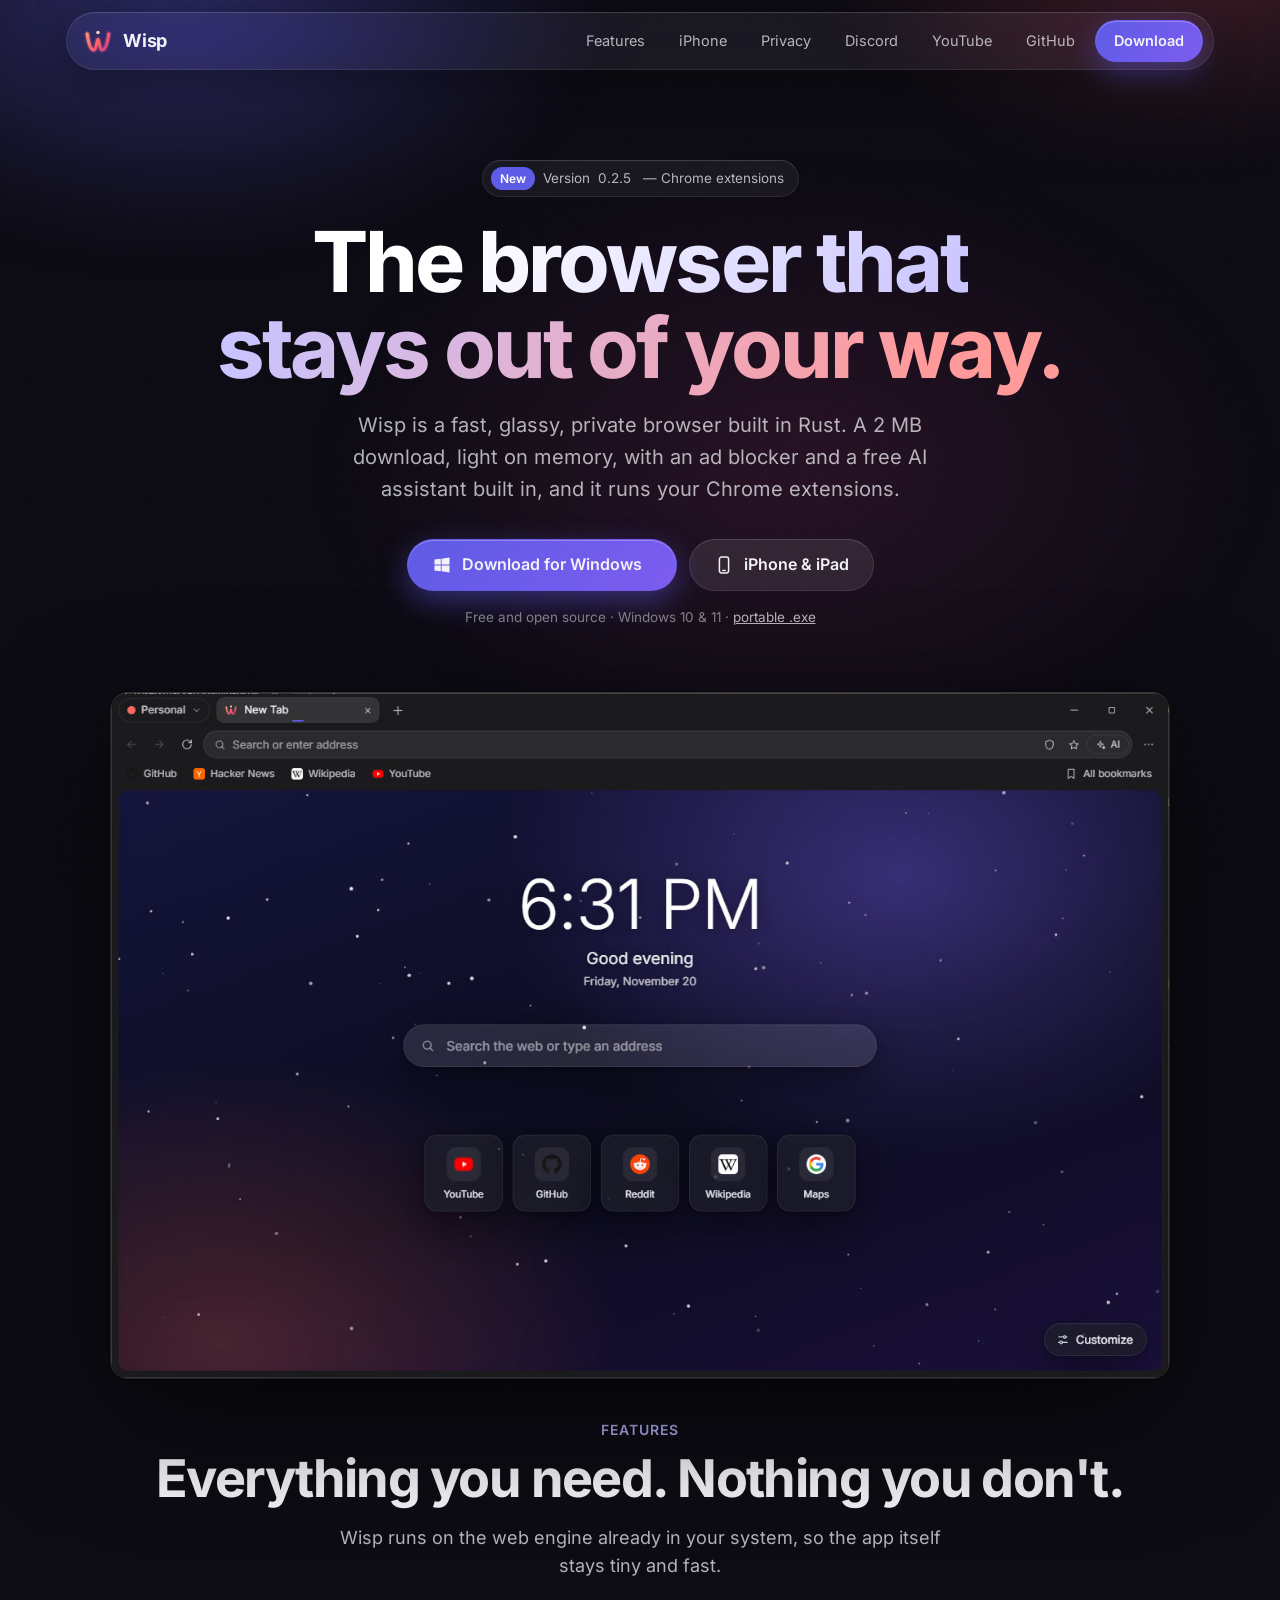
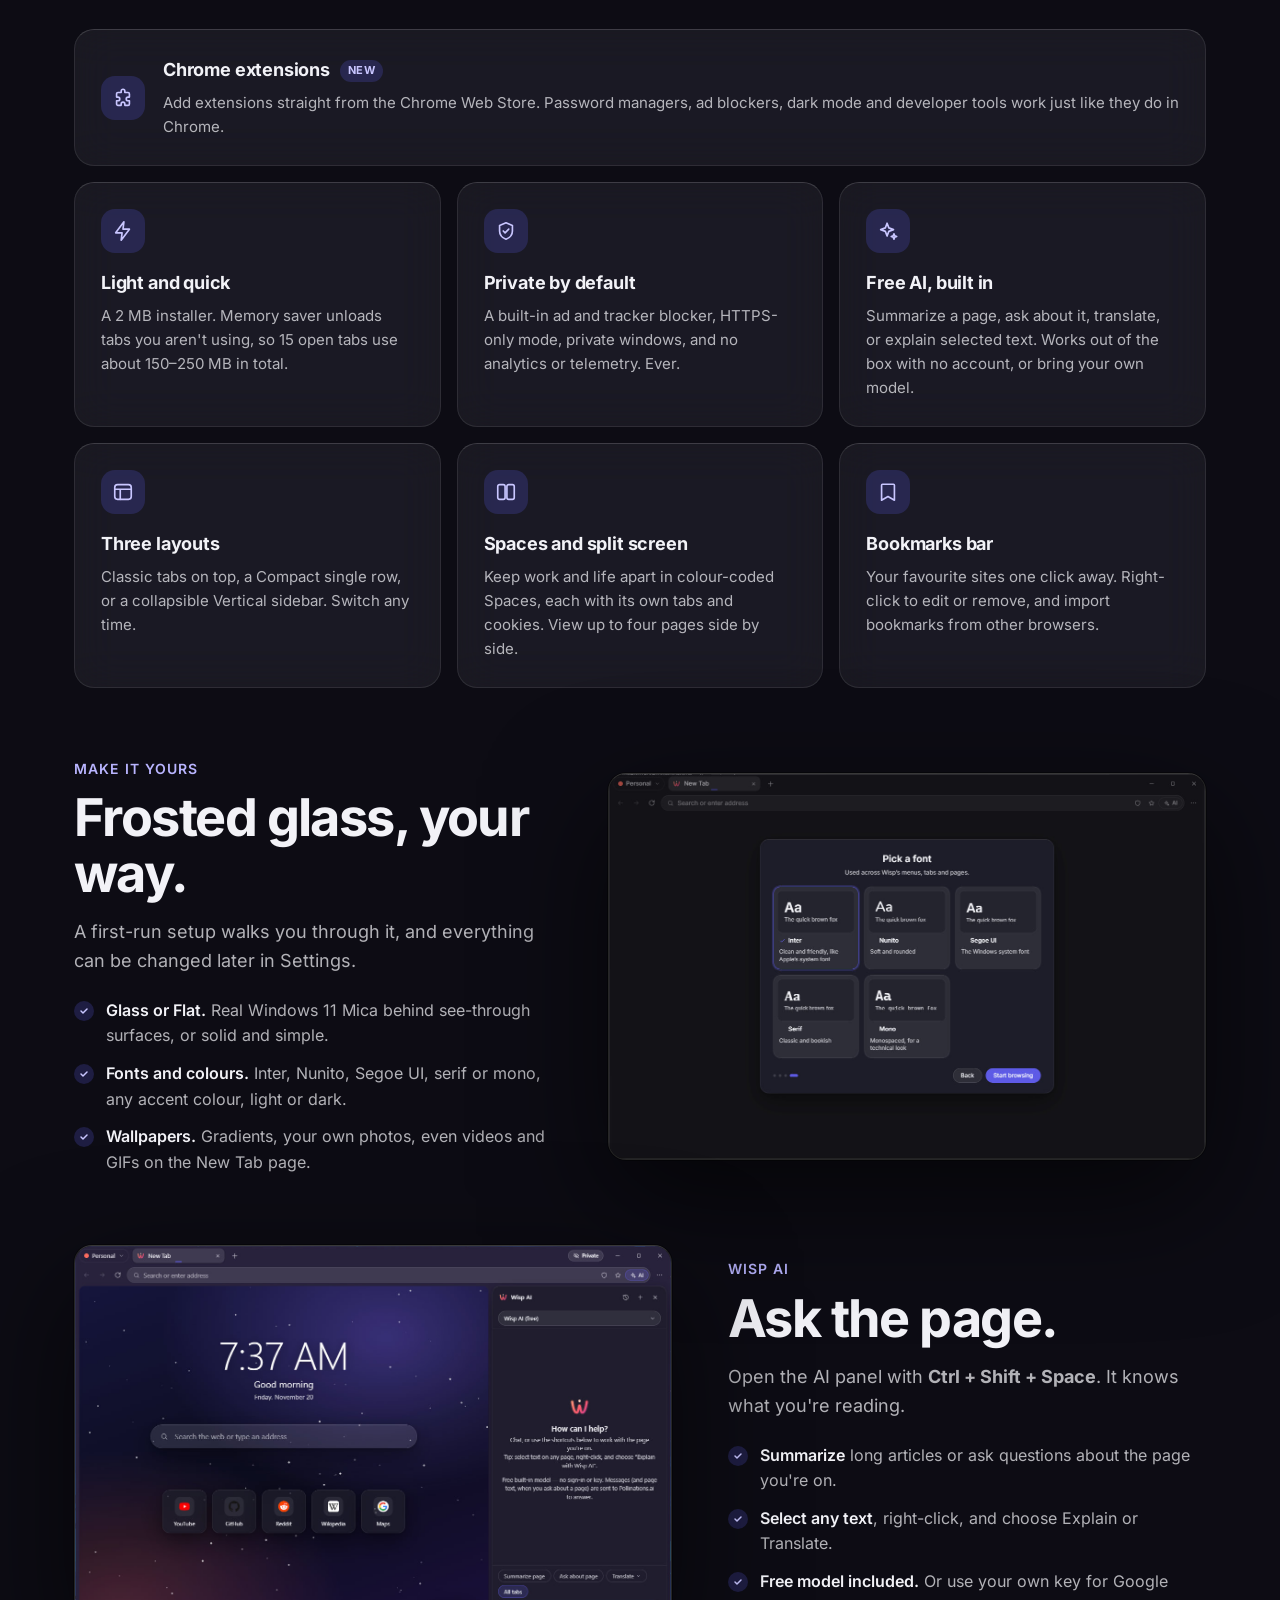
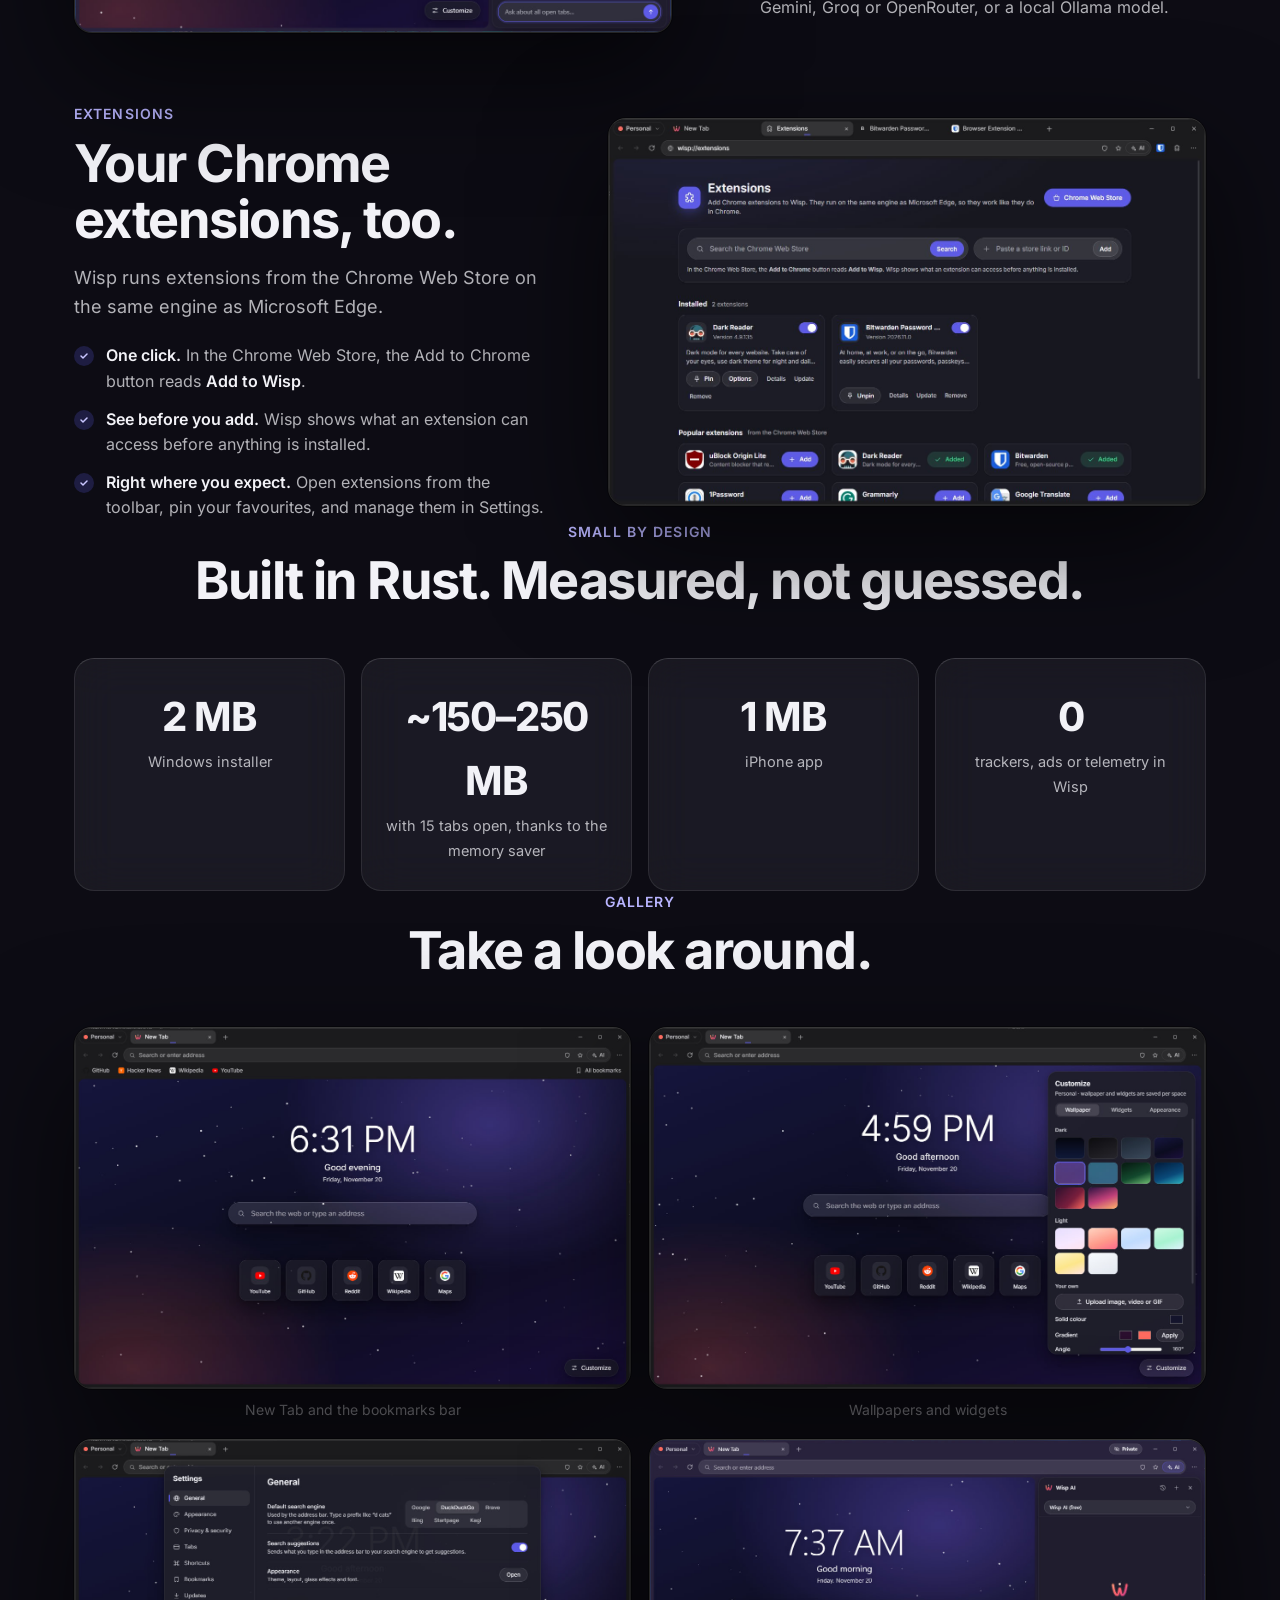
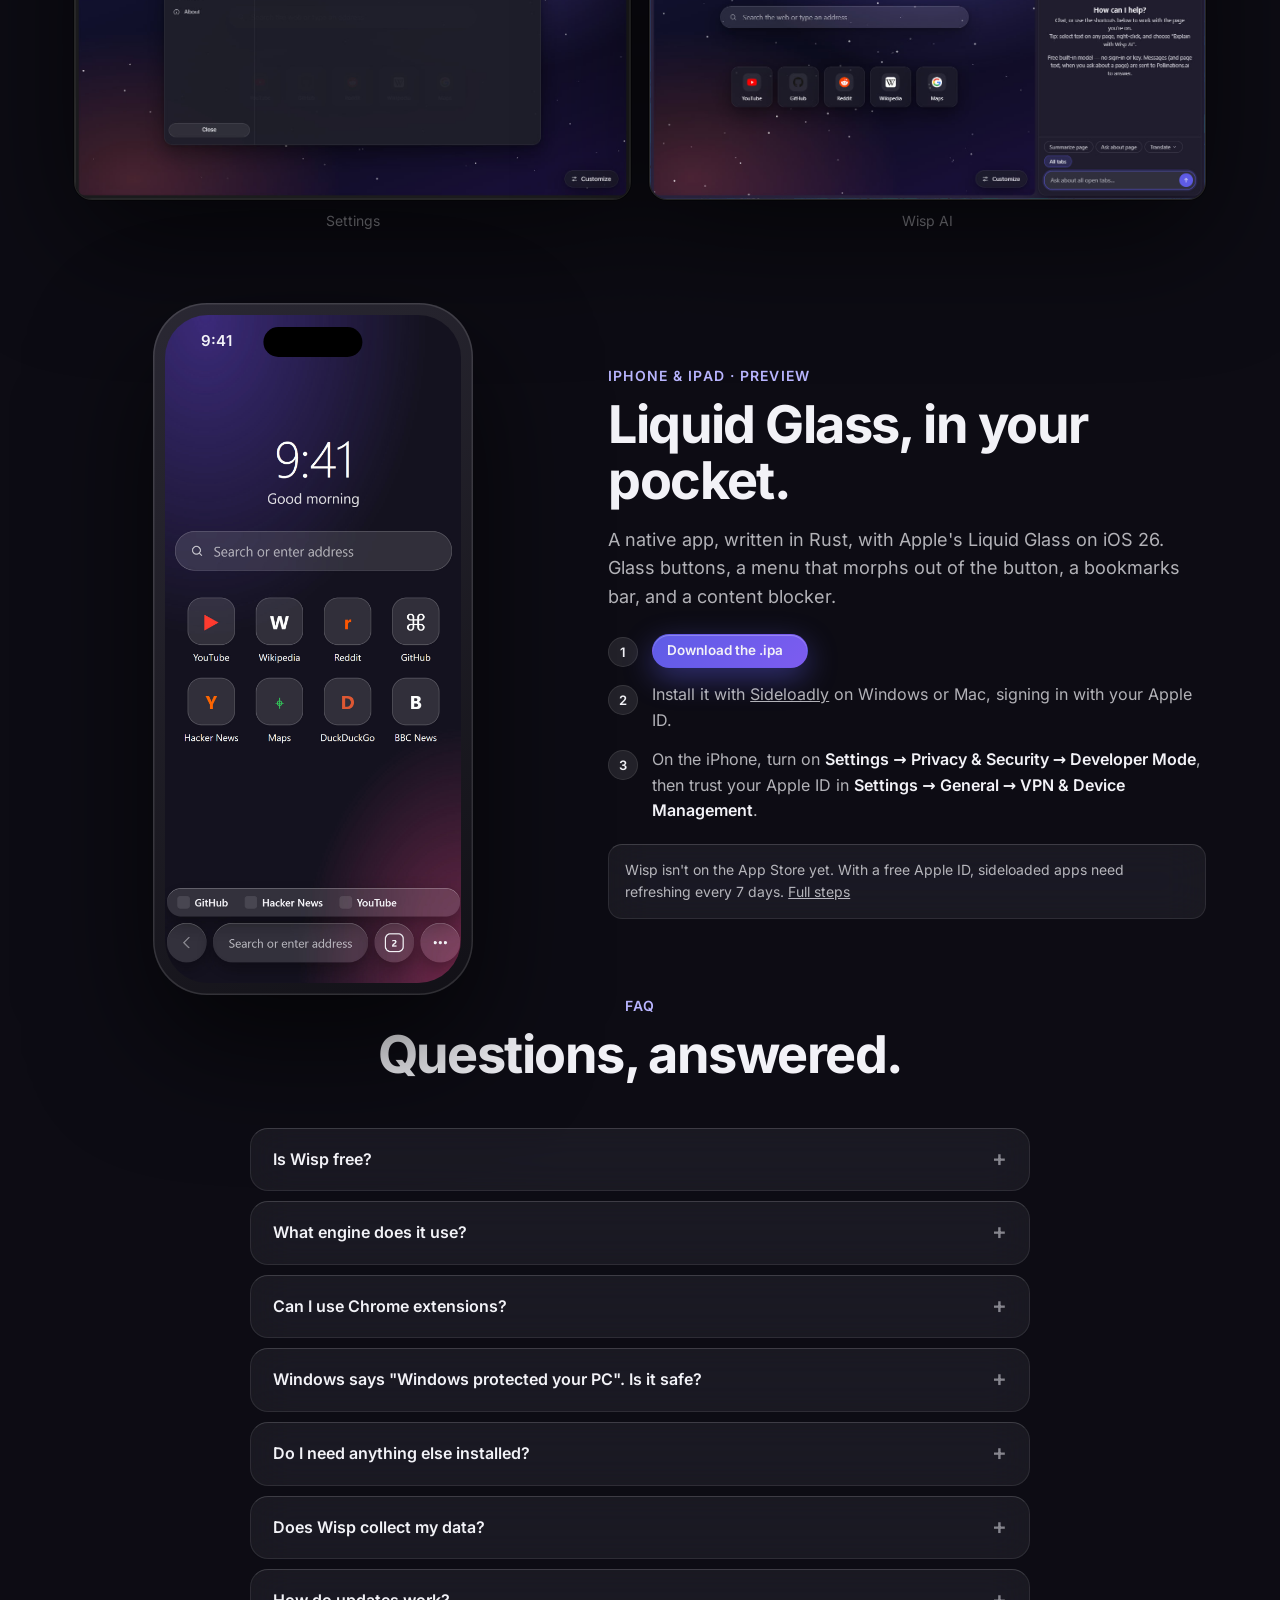
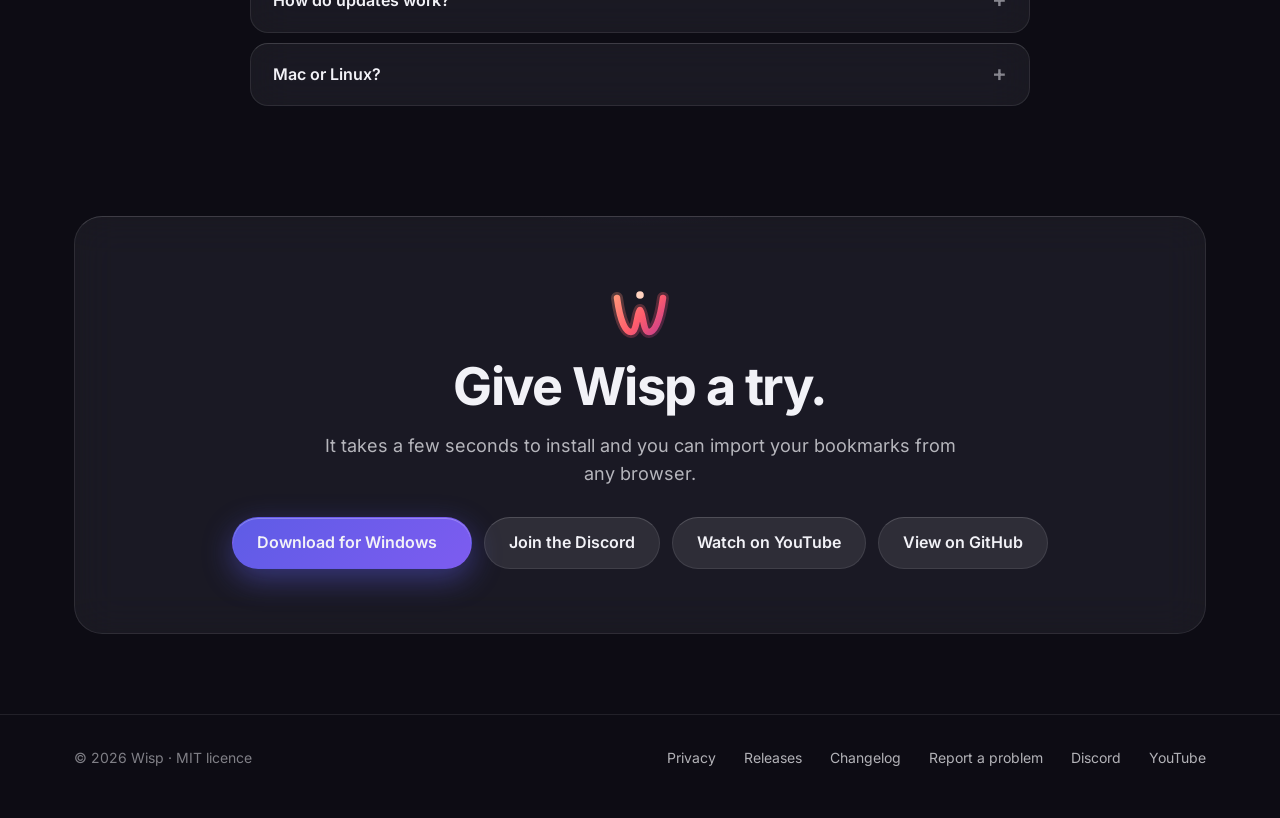
==== commit d1ee3643: "Add the YouTube channel to the website YouTube link in the top bar and footer of both pages, and a "" ====
--- a/site/index.html
+++ b/site/index.html
@@ -22,6 +22,7 @@
   <a class="l opt" href="#iphone">iPhone</a>
   <a class="l opt" href="privacy.html">Privacy</a>
   <a class="l opt" href="https://discord.gg/4rn5e7JTTN">Discord</a>
+  <a class="l opt" href="https://www.youtube.com/@wisphq">YouTube</a>
   <a class="l" href="https://github.com/Wisp-Browser/Wisp">GitHub</a>
   <a class="btn go sm" href="https://github.com/Wisp-Browser/Wisp/releases/latest" data-dl="setup" data-main><span data-label>Download</span></a>
 </div></nav>
@@ -159,6 +160,7 @@
     <div class="cta">
       <a class="btn go" href="https://github.com/Wisp-Browser/Wisp/releases/latest" data-dl="setup" data-main><span data-label>Download for Windows</span> <small data-size></small></a>
       <a class="btn" href="https://discord.gg/4rn5e7JTTN">Join the Discord</a>
+      <a class="btn" href="https://www.youtube.com/@wisphq">Watch on YouTube</a>
       <a class="btn" href="https://github.com/Wisp-Browser/Wisp">View on GitHub</a>
     </div>
   </div>
@@ -172,6 +174,7 @@
   <a href="https://github.com/Wisp-Browser/Wisp/blob/main/CHANGELOG.md">Changelog</a>
   <a href="https://github.com/Wisp-Browser/Wisp/issues">Report a problem</a>
   <a href="https://discord.gg/4rn5e7JTTN">Discord</a>
+  <a href="https://www.youtube.com/@wisphq">YouTube</a>
 </div></footer>
 <script src="app.js" defer></script>
 </body>
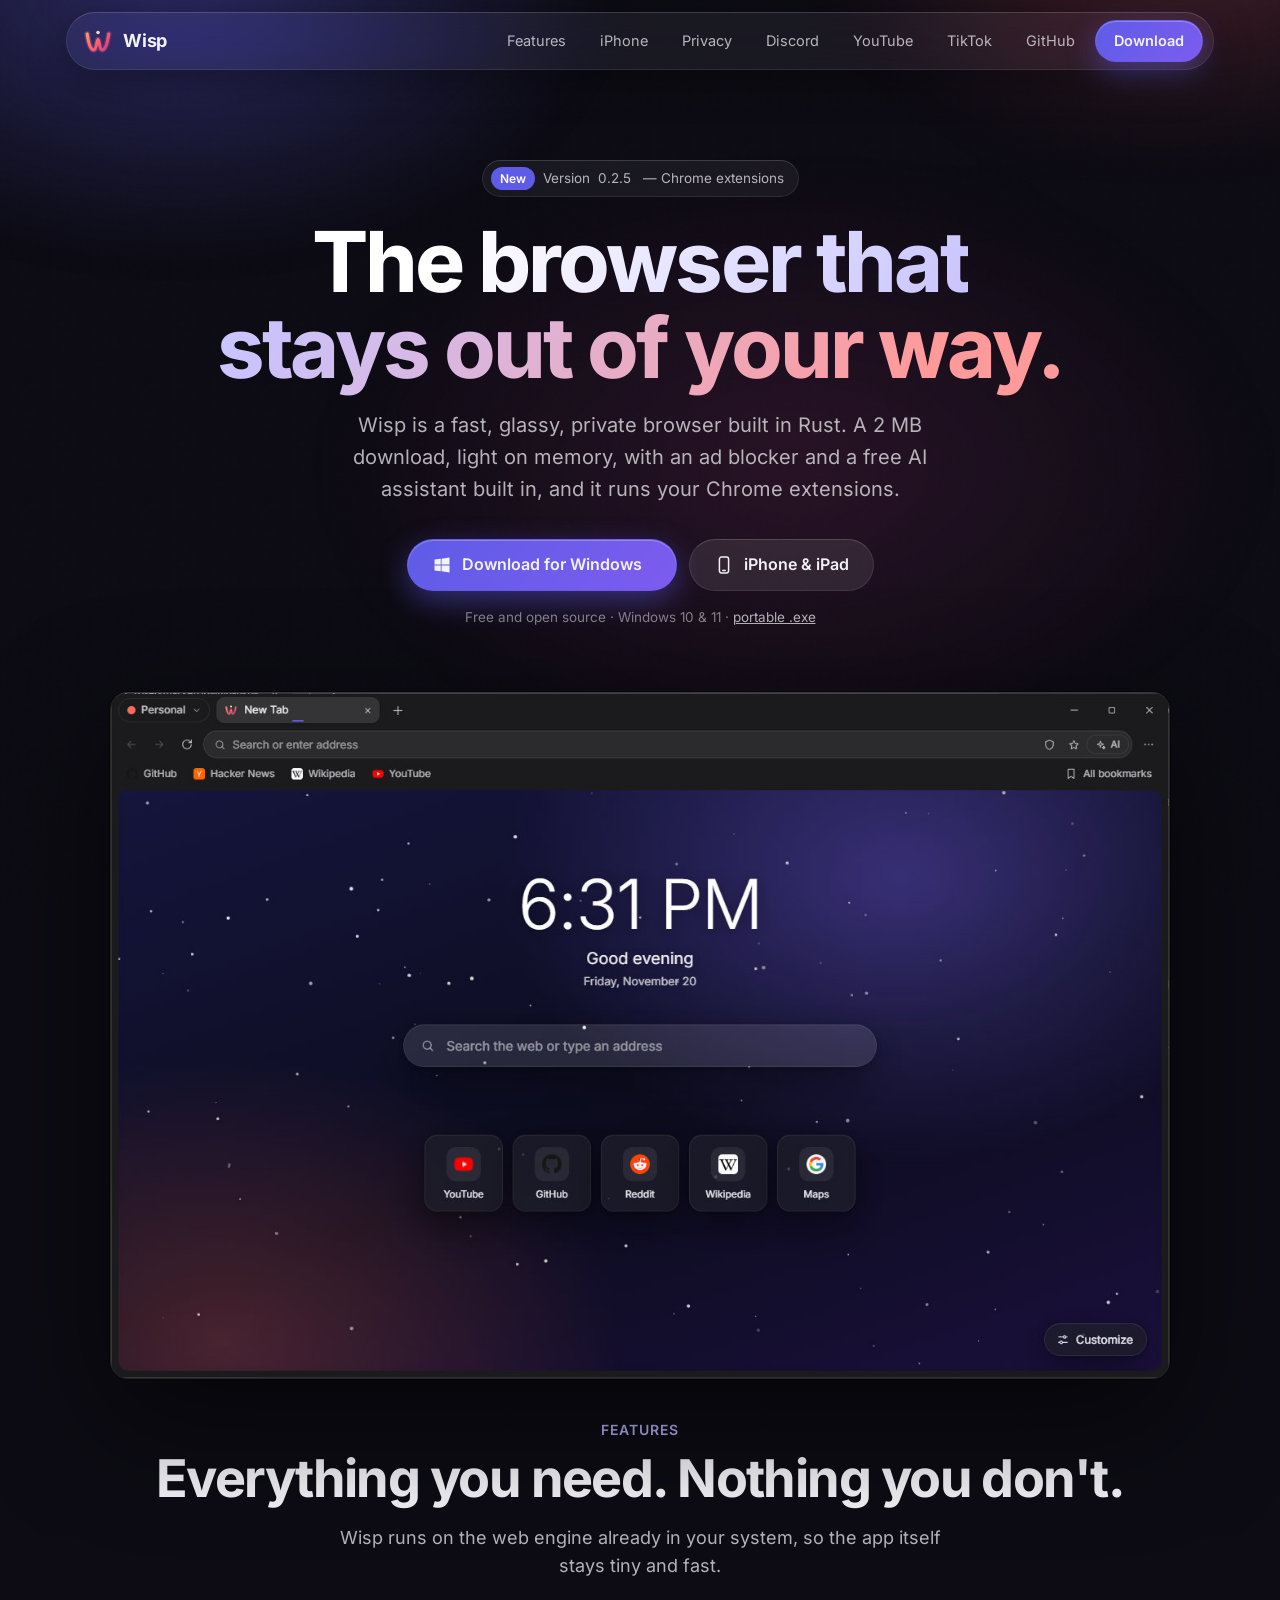
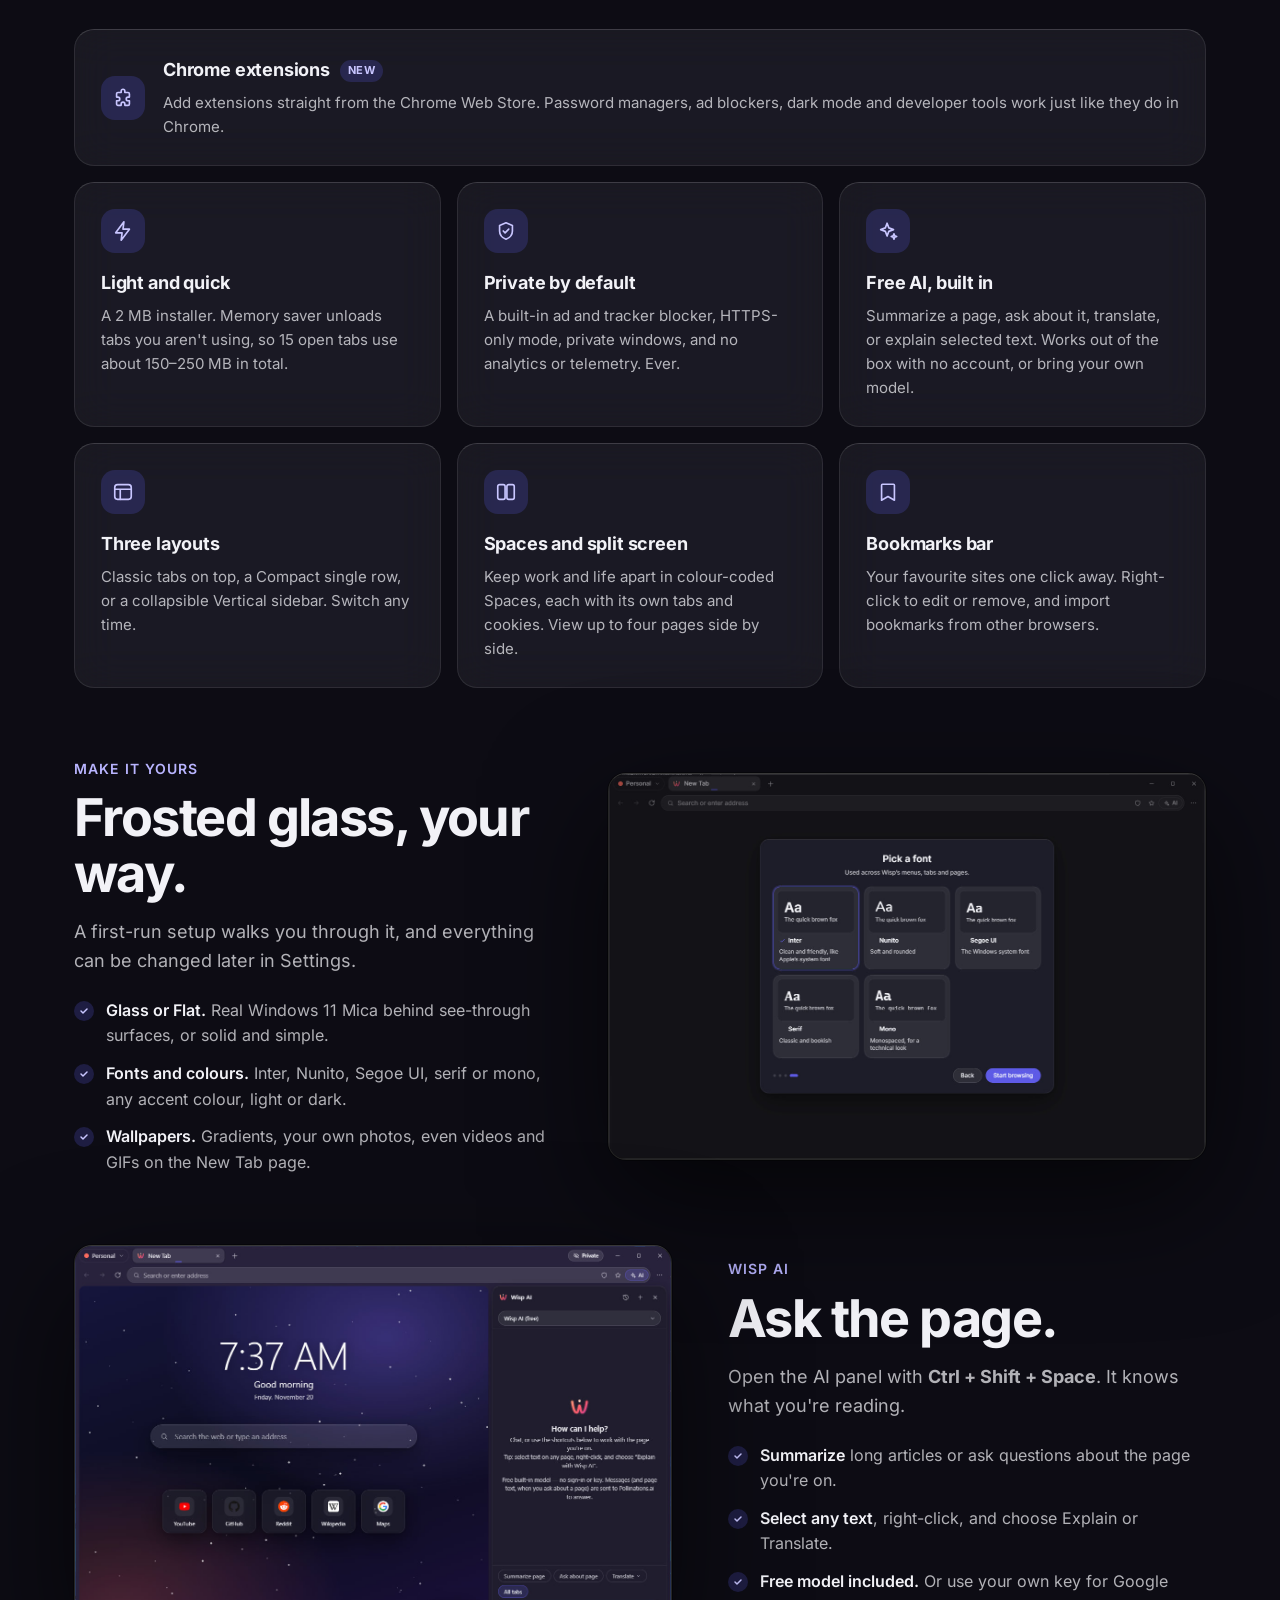
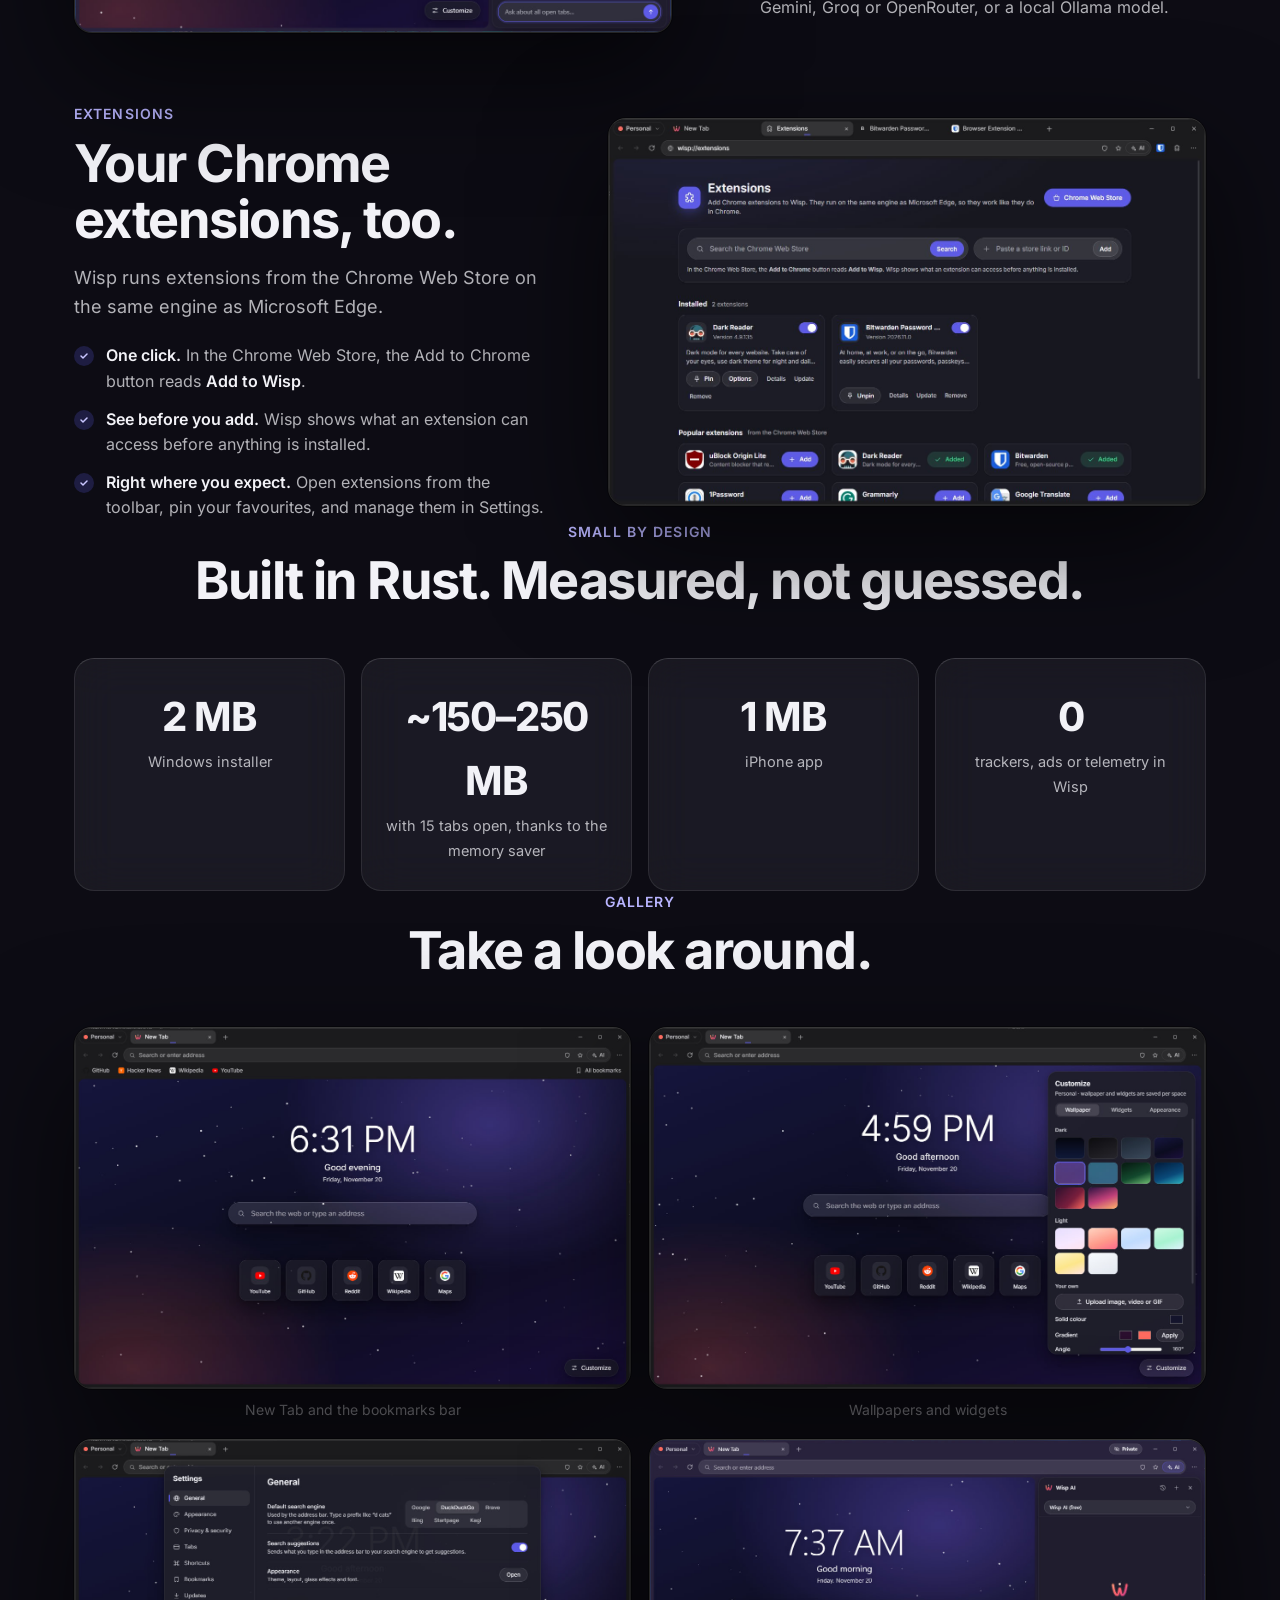
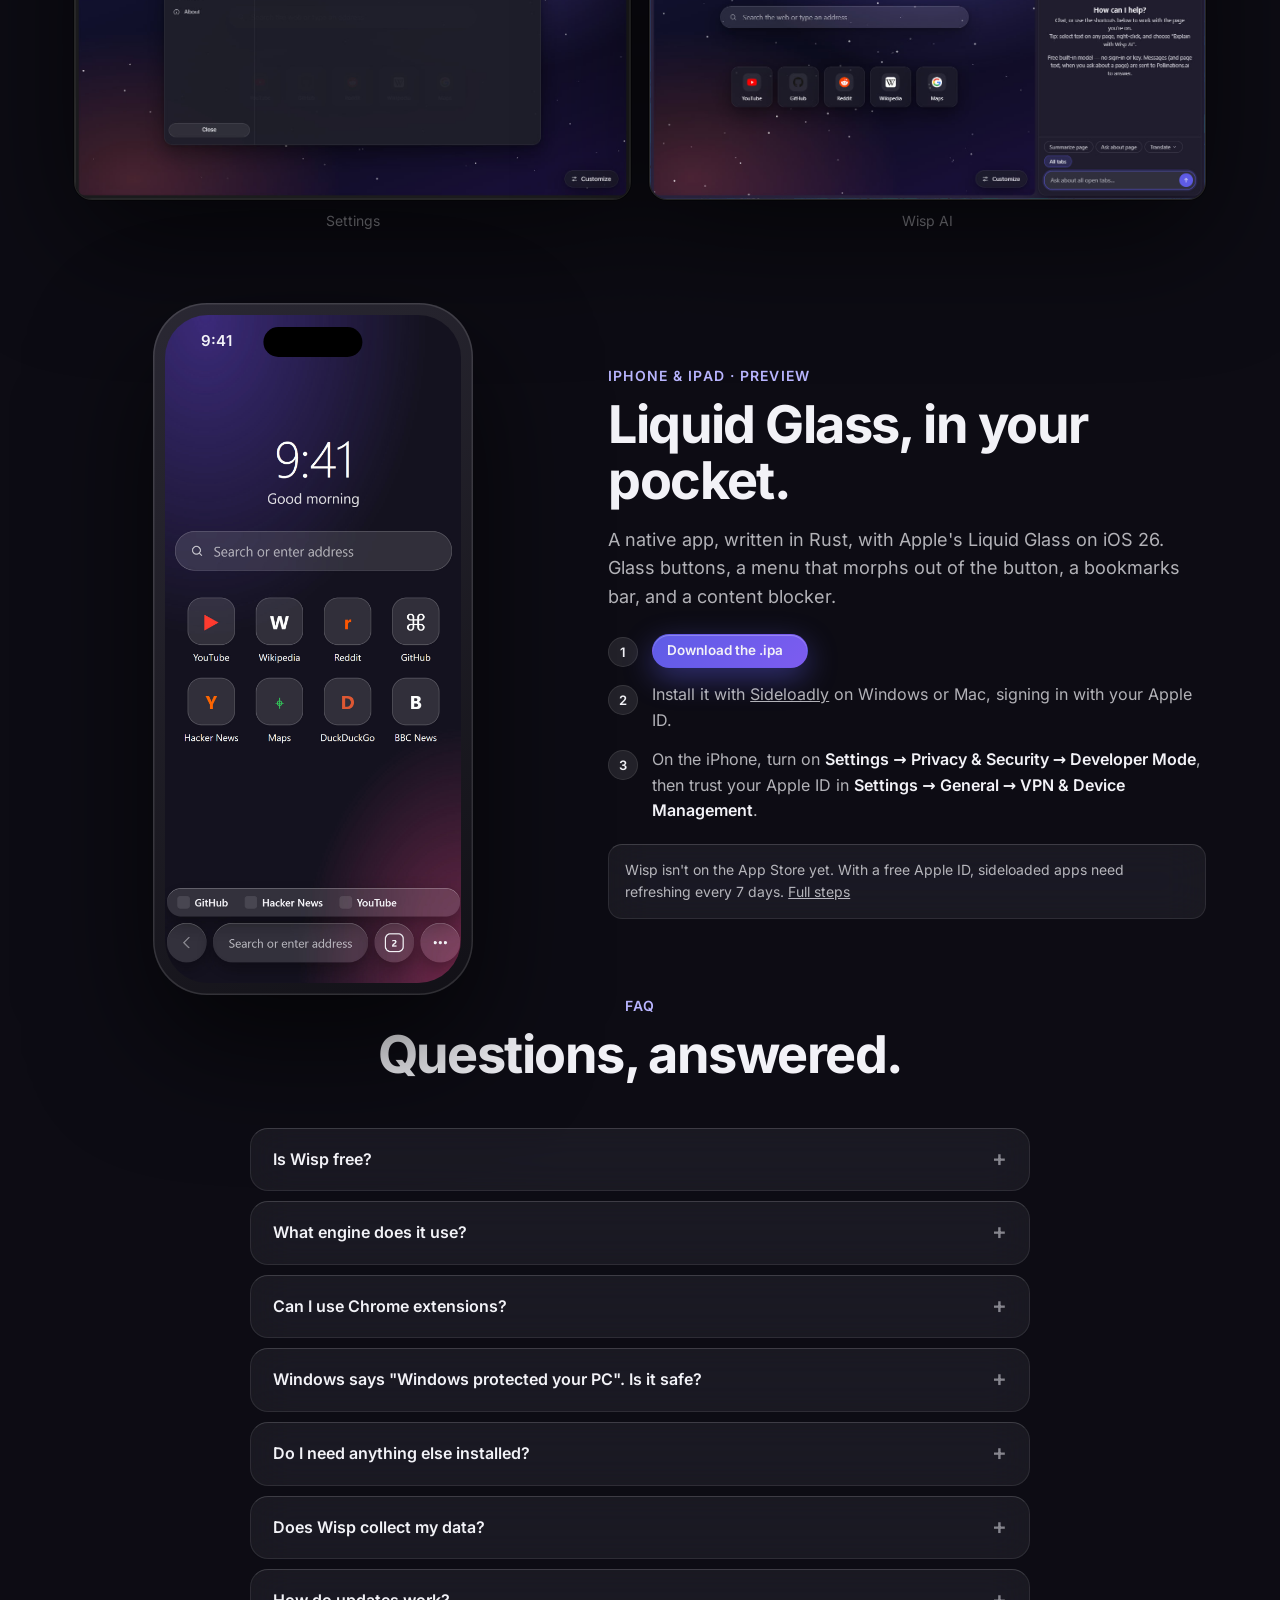
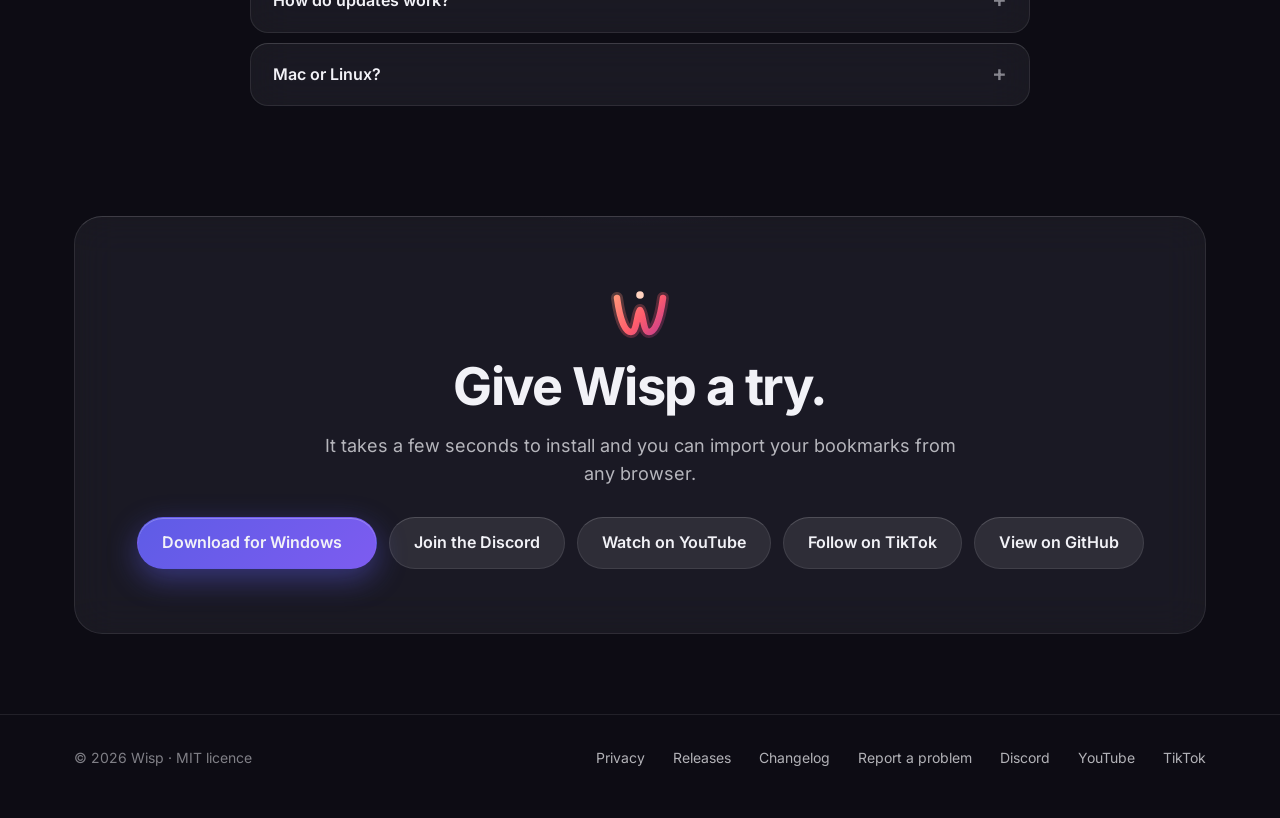
==== commit 4efe4233: "Add the TikTok account to the website TikTok link in the top bar and footer of both pages, and a "Fo" ====
--- a/site/index.html
+++ b/site/index.html
@@ -23,6 +23,7 @@
   <a class="l opt" href="privacy.html">Privacy</a>
   <a class="l opt" href="https://discord.gg/4rn5e7JTTN">Discord</a>
   <a class="l opt" href="https://www.youtube.com/@wisphq">YouTube</a>
+  <a class="l opt" href="https://www.tiktok.com/@wisp.hq">TikTok</a>
   <a class="l" href="https://github.com/Wisp-Browser/Wisp">GitHub</a>
   <a class="btn go sm" href="https://github.com/Wisp-Browser/Wisp/releases/latest" data-dl="setup" data-main><span data-label>Download</span></a>
 </div></nav>
@@ -161,6 +162,7 @@
       <a class="btn go" href="https://github.com/Wisp-Browser/Wisp/releases/latest" data-dl="setup" data-main><span data-label>Download for Windows</span> <small data-size></small></a>
       <a class="btn" href="https://discord.gg/4rn5e7JTTN">Join the Discord</a>
       <a class="btn" href="https://www.youtube.com/@wisphq">Watch on YouTube</a>
+      <a class="btn" href="https://www.tiktok.com/@wisp.hq">Follow on TikTok</a>
       <a class="btn" href="https://github.com/Wisp-Browser/Wisp">View on GitHub</a>
     </div>
   </div>
@@ -175,6 +177,7 @@
   <a href="https://github.com/Wisp-Browser/Wisp/issues">Report a problem</a>
   <a href="https://discord.gg/4rn5e7JTTN">Discord</a>
   <a href="https://www.youtube.com/@wisphq">YouTube</a>
+  <a href="https://www.tiktok.com/@wisp.hq">TikTok</a>
 </div></footer>
 <script src="app.js" defer></script>
 </body>
